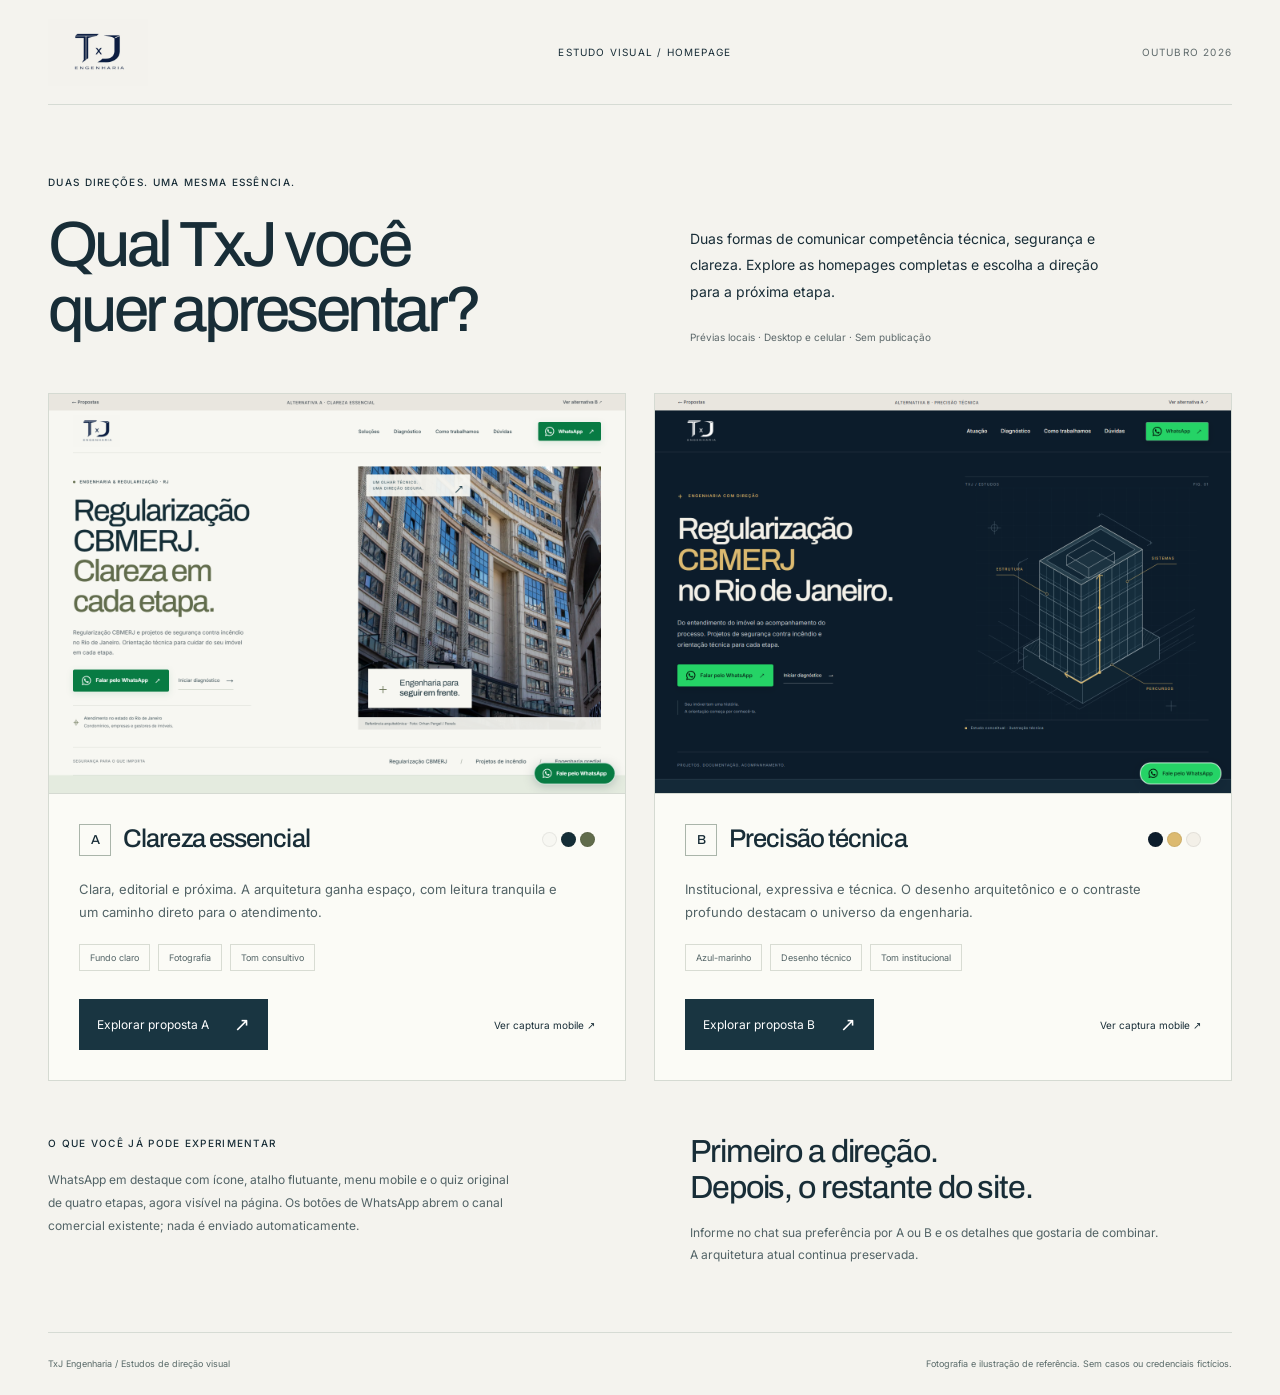
==== index.html @ 8c7fb5eb "teste novo site" ====
<!doctype html>
<html lang="pt-BR">
<head><meta charset="utf-8"><meta name="viewport" content="width=device-width,initial-scale=1"><meta name="robots" content="noindex,nofollow"><title>TxJ Engenharia · Duas direções para a homepage</title><meta name="description" content="Compare duas propostas visuais navegáveis para a nova homepage da TxJ Engenharia."><link rel="stylesheet" href="base.css"><link rel="stylesheet" href="propostas.css"></head>
<body class="proposals">
  <header class="proposal-header"><a href="index.html" aria-label="TxJ Engenharia — propostas"><img src="assets/logo-escura.webp" width="600" height="400" alt="TxJ Engenharia"></a><span>ESTUDO VISUAL / HOMEPAGE</span><span>OUTUBRO 2026</span></header>
  <main class="proposal-main">
    <div class="proposal-intro"><div><p class="proposal-eyebrow">DUAS DIREÇÕES. UMA MESMA ESSÊNCIA.</p><h1>Qual TxJ você<br>quer apresentar?</h1></div><div><p>Duas formas de comunicar competência técnica, segurança e clareza. Explore as homepages completas e escolha a direção para a próxima etapa.</p><span>Prévias locais · Desktop e celular · Sem publicação</span></div></div>
    <div class="proposal-grid">
      <article class="proposal-card"><a href="alternativa-a.html" class="proposal-image" aria-label="Explorar alternativa A: Clareza essencial"><img src="screenshots/a-desktop.png" width="1440" height="1000" alt="Prévia da alternativa A com fundo claro, tipografia escura e fotografia de arquitetura"></a><div class="proposal-card-content"><div class="proposal-card-title"><span class="proposal-letter">A</span><h2>Clareza essencial</h2><div class="swatches swatches-a" role="img" aria-label="Paleta: marfim, azul profundo e verde oliva"><i></i><i></i><i></i></div></div><p>Clara, editorial e próxima. A arquitetura ganha espaço, com leitura tranquila e um caminho direto para o atendimento.</p><div class="proposal-tags"><span>Fundo claro</span><span>Fotografia</span><span>Tom consultivo</span></div><div class="proposal-links"><a class="proposal-explore" href="alternativa-a.html">Explorar proposta A <span aria-hidden="true">↗</span></a><a href="screenshots/a-mobile.png">Ver captura mobile ↗</a></div></div></article>
      <article class="proposal-card"><a href="alternativa-b.html" class="proposal-image" aria-label="Explorar alternativa B: Precisão técnica"><img src="screenshots/b-desktop.png" width="1440" height="1000" alt="Prévia da alternativa B com azul-marinho, dourado e desenho técnico de edifício"></a><div class="proposal-card-content"><div class="proposal-card-title"><span class="proposal-letter">B</span><h2>Precisão técnica</h2><div class="swatches swatches-b" role="img" aria-label="Paleta: azul-marinho, dourado e marfim"><i></i><i></i><i></i></div></div><p>Institucional, expressiva e técnica. O desenho arquitetônico e o contraste profundo destacam o universo da engenharia.</p><div class="proposal-tags"><span>Azul-marinho</span><span>Desenho técnico</span><span>Tom institucional</span></div><div class="proposal-links"><a class="proposal-explore" href="alternativa-b.html">Explorar proposta B <span aria-hidden="true">↗</span></a><a href="screenshots/b-mobile.png">Ver captura mobile ↗</a></div></div></article>
    </div>
    <section class="proposal-bottom" aria-labelledby="next-title"><div><p class="proposal-eyebrow">O QUE VOCÊ JÁ PODE EXPERIMENTAR</p><p>WhatsApp em destaque com ícone, atalho flutuante, menu mobile e o quiz original de quatro etapas, agora visível na página. Os botões de WhatsApp abrem o canal comercial existente; nada é enviado automaticamente.</p></div><div><h2 id="next-title">Primeiro a direção.<br>Depois, o restante do site.</h2><p>Informe no chat sua preferência por A ou B e os detalhes que gostaria de combinar. A arquitetura atual continua preservada.</p></div></section>
  </main>
  <footer class="proposal-footer"><span>TxJ Engenharia / Estudos de direção visual</span><span>Fotografia e ilustração de referência. Sem casos ou credenciais fictícios.</span></footer>
</body></html>
---- base.css ----
@font-face{font-family:Inter;src:url('assets/inter-latin.woff2') format('woff2');font-weight:100 900;font-display:swap}
@font-face{font-family:Archivo;src:url('assets/archivo-latin.woff2') format('woff2');font-weight:100 900;font-display:swap}
*,*::before,*::after{box-sizing:border-box}html{scroll-behavior:smooth;scroll-padding-top:40px}body{margin:0;font-family:Inter,Arial,sans-serif;-webkit-font-smoothing:antialiased}button,input,select,textarea{font:inherit}button,a{-webkit-tap-highlight-color:transparent}button{cursor:pointer}a{color:inherit}img,svg{max-width:100%}button:disabled{cursor:default}h1,h2,h3,p,figure{margin:0}a,button,summary{touch-action:manipulation}button,a,summary{outline-offset:6px}:focus-visible{outline:3px solid #a56616}button[hidden],[hidden]{display:none!important}
.skip-link{position:fixed;left:16px;top:-100px;z-index:100;padding:16px;background:#fff;color:#112838}.skip-link:focus{top:8px}
.preview-bar{min-height:37px;display:flex;align-items:center;justify-content:space-between;gap:16px;padding:8px 4%;background:#e9e6df;color:#36414a;font:500 10px/1.4 Inter,Arial,sans-serif;letter-spacing:.09em}.preview-bar a{min-height:25px;display:inline-flex;align-items:center;text-decoration:none;letter-spacing:0;font-size:11px}.preview-bar a:hover{text-decoration:underline}
@media(max-width:600px){.preview-bar{gap:8px;padding:6px 18px;min-height:42px}.preview-bar span{max-width:145px;text-align:center;font-size:8px}.preview-bar a{font-size:10px}}
@media(prefers-reduced-motion:reduce){html{scroll-behavior:auto}*,*::before,*::after{animation:none!important;transition:none!important}}
---- propostas.css ----
.proposals{background:#f4f3ee;color:#182d37}.proposal-header,.proposal-main,.proposal-footer{width:calc(100% - 96px);max-width:1400px;margin:auto}.proposal-header{display:flex;justify-content:space-between;align-items:center;border-bottom:1px solid #d6dbd4;height:105px}.proposal-header>a{width:100px;height:67px;display:block}.proposal-header img{width:100%;height:100%;mix-blend-mode:multiply}.proposal-header>span{font-size:10px;letter-spacing:.12em}.proposal-header>span:last-child{color:#606b6c}.proposal-intro{display:grid;grid-template-columns:1fr 1fr;align-items:end;gap:100px;padding-block:68px 50px}.proposal-eyebrow{font-size:10px;font-weight:500;letter-spacing:.13em;line-height:1.8}.proposal-intro h1{font:450 clamp(40px,5vw,68px)/1.02 Archivo,Arial,sans-serif;letter-spacing:-.055em;margin-top:21px}.proposal-intro>div+div>p{font-size:14px;line-height:1.9;max-width:420px}.proposal-intro>div+div>span{display:block;font-size:10px;color:#5c686a;margin-top:25px}.proposal-grid{display:grid;grid-template-columns:1fr 1fr;gap:28px}.proposal-card{border:1px solid #d5dad2;background:#fbfbf6;min-width:0}.proposal-image{display:block;aspect-ratio:1.44;overflow:hidden;border-bottom:1px solid #d5dad2;background:#d7ddd7}.proposal-image img{display:block;width:100%;height:100%;object-fit:cover;object-position:top;transition:transform .4s}.proposal-image:hover img{transform:scale(1.025)}.proposal-card-content{padding:30px}.proposal-card-title{display:flex;align-items:center;gap:12px}.proposal-letter{font:500 13px Archivo,Arial,sans-serif;display:grid;place-items:center;width:32px;height:32px;border:1px solid #aab5aa}.proposal-card h2{font:500 clamp(22px,2vw,30px)/1.1 Archivo,Arial,sans-serif;letter-spacing:-.035em}.swatches{display:flex;gap:4px;margin-left:auto}.swatches i{width:15px;height:15px;border-radius:50%;border:1px solid #0001}.swatches-a i:nth-child(1){background:#f7f7f2}.swatches-a i:nth-child(2){background:#142d36}.swatches-a i:nth-child(3){background:#616c4c}.swatches-b i:nth-child(1){background:#0c1c2b}.swatches-b i:nth-child(2){background:#dcba70}.swatches-b i:nth-child(3){background:#f3f0e8}.proposal-card-content>p{color:#526366;font-size:13px;line-height:1.8;margin-top:22px;max-width:500px}.proposal-tags{display:flex;flex-wrap:wrap;gap:8px;margin-top:20px}.proposal-tags span{font-size:9px;border:1px solid #d8dcd3;padding:7px 10px;color:#536466}.proposal-links{display:flex;gap:20px;justify-content:space-between;align-items:center;margin-top:28px}.proposal-links a{text-decoration:none;font-size:10px}.proposal-links a:hover{text-decoration:underline}.proposal-links .proposal-explore{display:flex;align-items:center;justify-content:space-between;gap:25px;padding:14px 18px;background:#193541;color:#fff;font-size:12px}.proposal-explore span{font-size:19px}.proposal-bottom{display:grid;grid-template-columns:1fr 1fr;gap:100px;padding-block:53px 65px}.proposal-bottom>div>p:last-child{font-size:12px;line-height:1.9;margin-top:17px;color:#526366;max-width:470px}.proposal-bottom h2{font:450 32px/1.1 Archivo,Arial,sans-serif;letter-spacing:-.035em}.proposal-footer{display:flex;justify-content:space-between;gap:30px;border-top:1px solid #d6dbd4;padding-block:23px;font-size:9px;line-height:1.7;color:#586968}
@media(max-width:900px){.proposal-header,.proposal-main,.proposal-footer{width:calc(100% - 48px)}.proposal-intro{gap:40px}.proposal-card-content{padding:22px}.proposal-links{align-items:stretch;flex-direction:column;gap:16px}.swatches{gap:3px}.swatches i{width:11px;height:11px}.proposal-card-title{gap:8px}.proposal-letter{width:26px;height:26px}.proposal-bottom{gap:40px}}
@media(max-width:640px){.proposal-header,.proposal-main,.proposal-footer{width:calc(100% - 36px)}.proposal-header{height:85px}.proposal-header>span{font-size:8px}.proposal-header>span:last-child{display:none}.proposal-intro{grid-template-columns:1fr;gap:25px;padding-block:42px 30px}.proposal-intro h1{font-size:49px}.proposal-intro>div+div>p{font-size:13px}.proposal-intro>div+div>span{margin-top:15px}.proposal-grid{grid-template-columns:1fr;gap:26px}.proposal-card h2{font-size:27px}.proposal-links{flex-direction:row;align-items:center;gap:13px}.proposal-links .proposal-explore{font-size:11px;padding-inline:12px;gap:20px}.proposal-links a{font-size:9px}.proposal-bottom{grid-template-columns:1fr;gap:32px;padding-block:40px}.proposal-footer{flex-direction:column;gap:8px}.proposal-bottom h2{font-size:30px}}
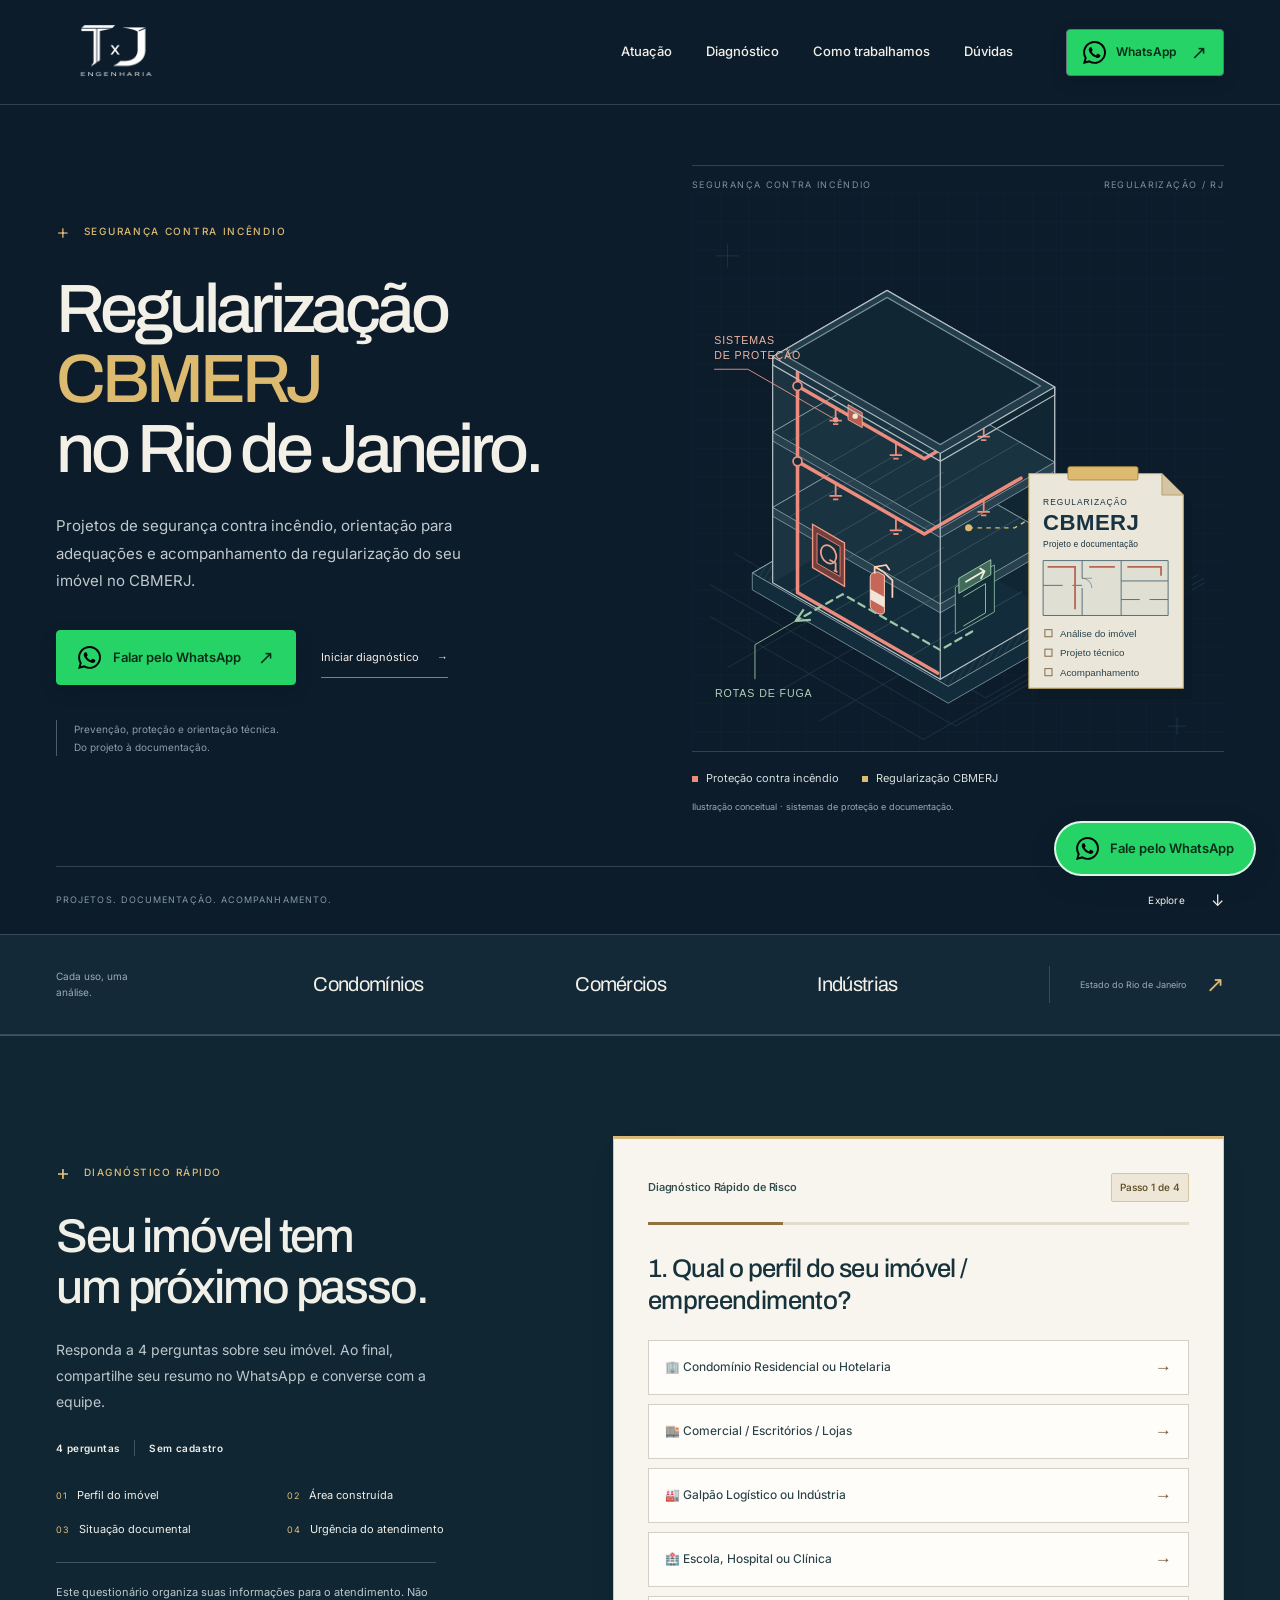
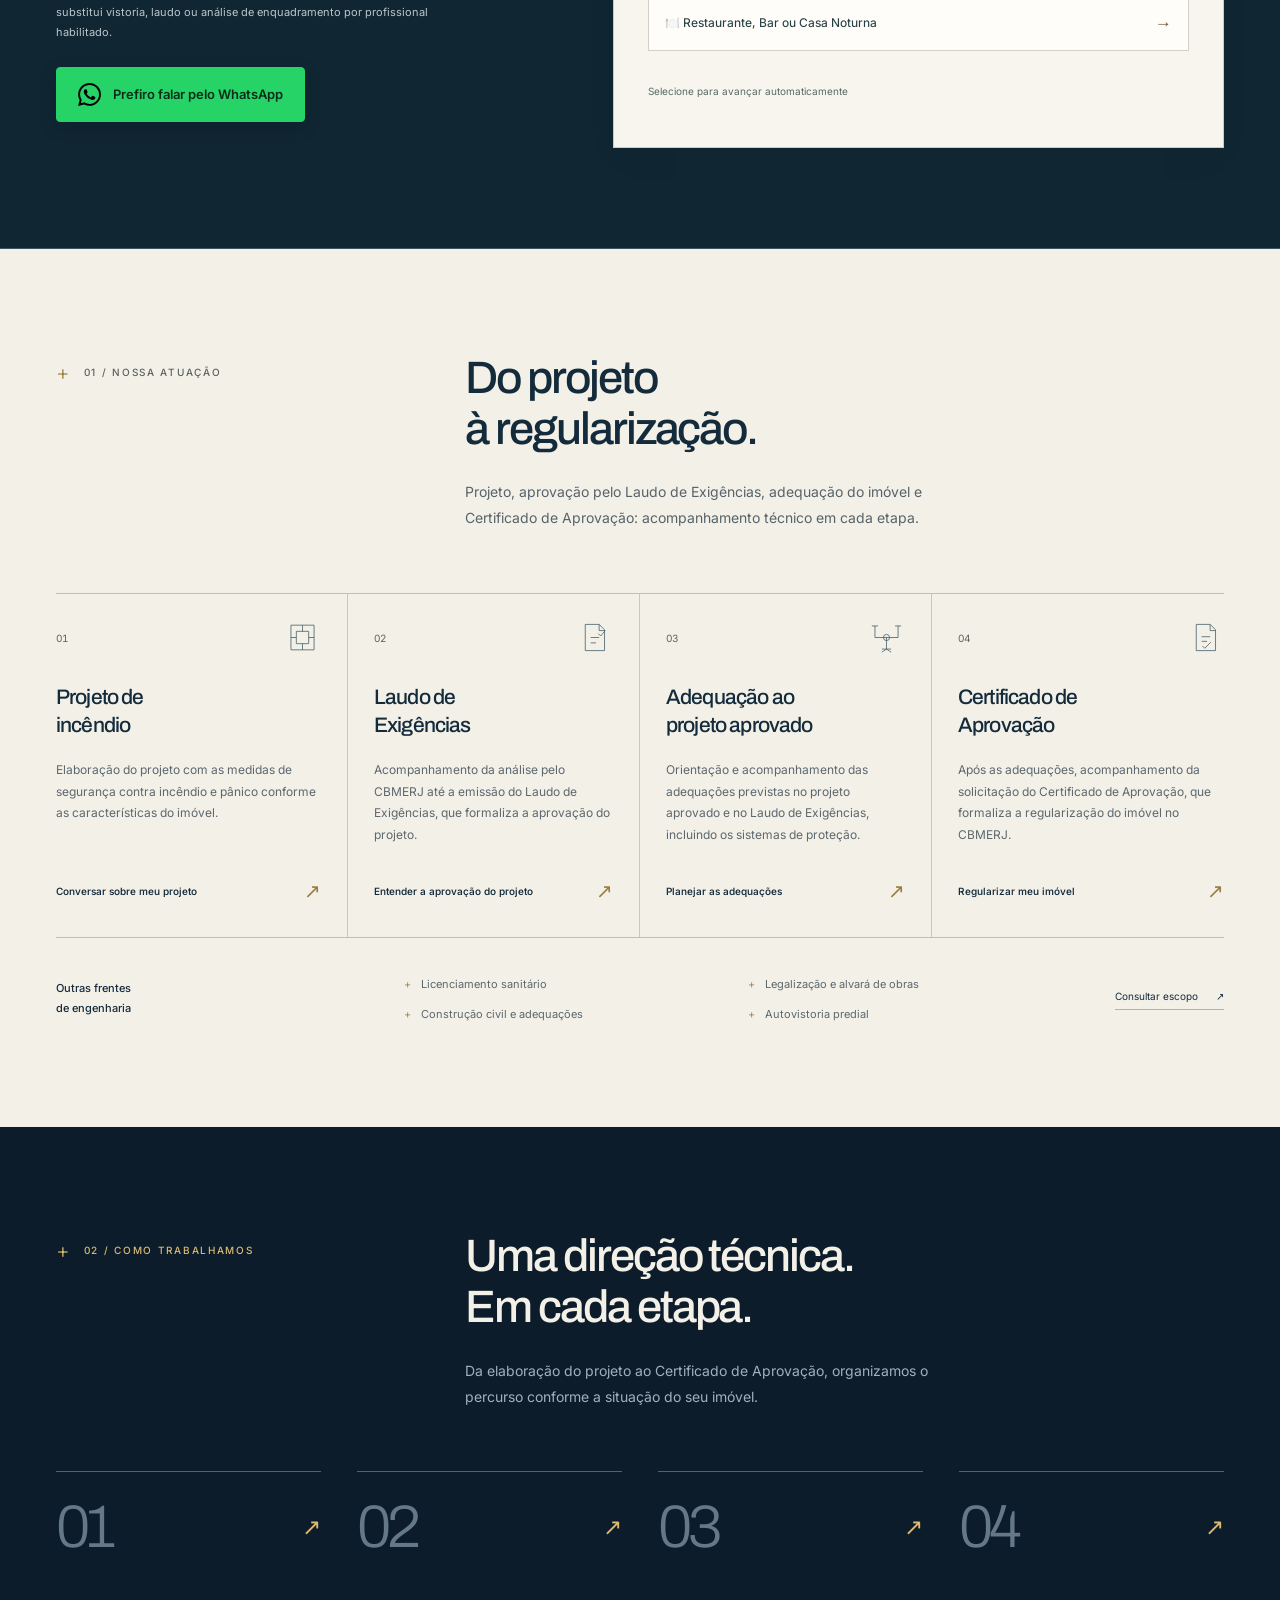
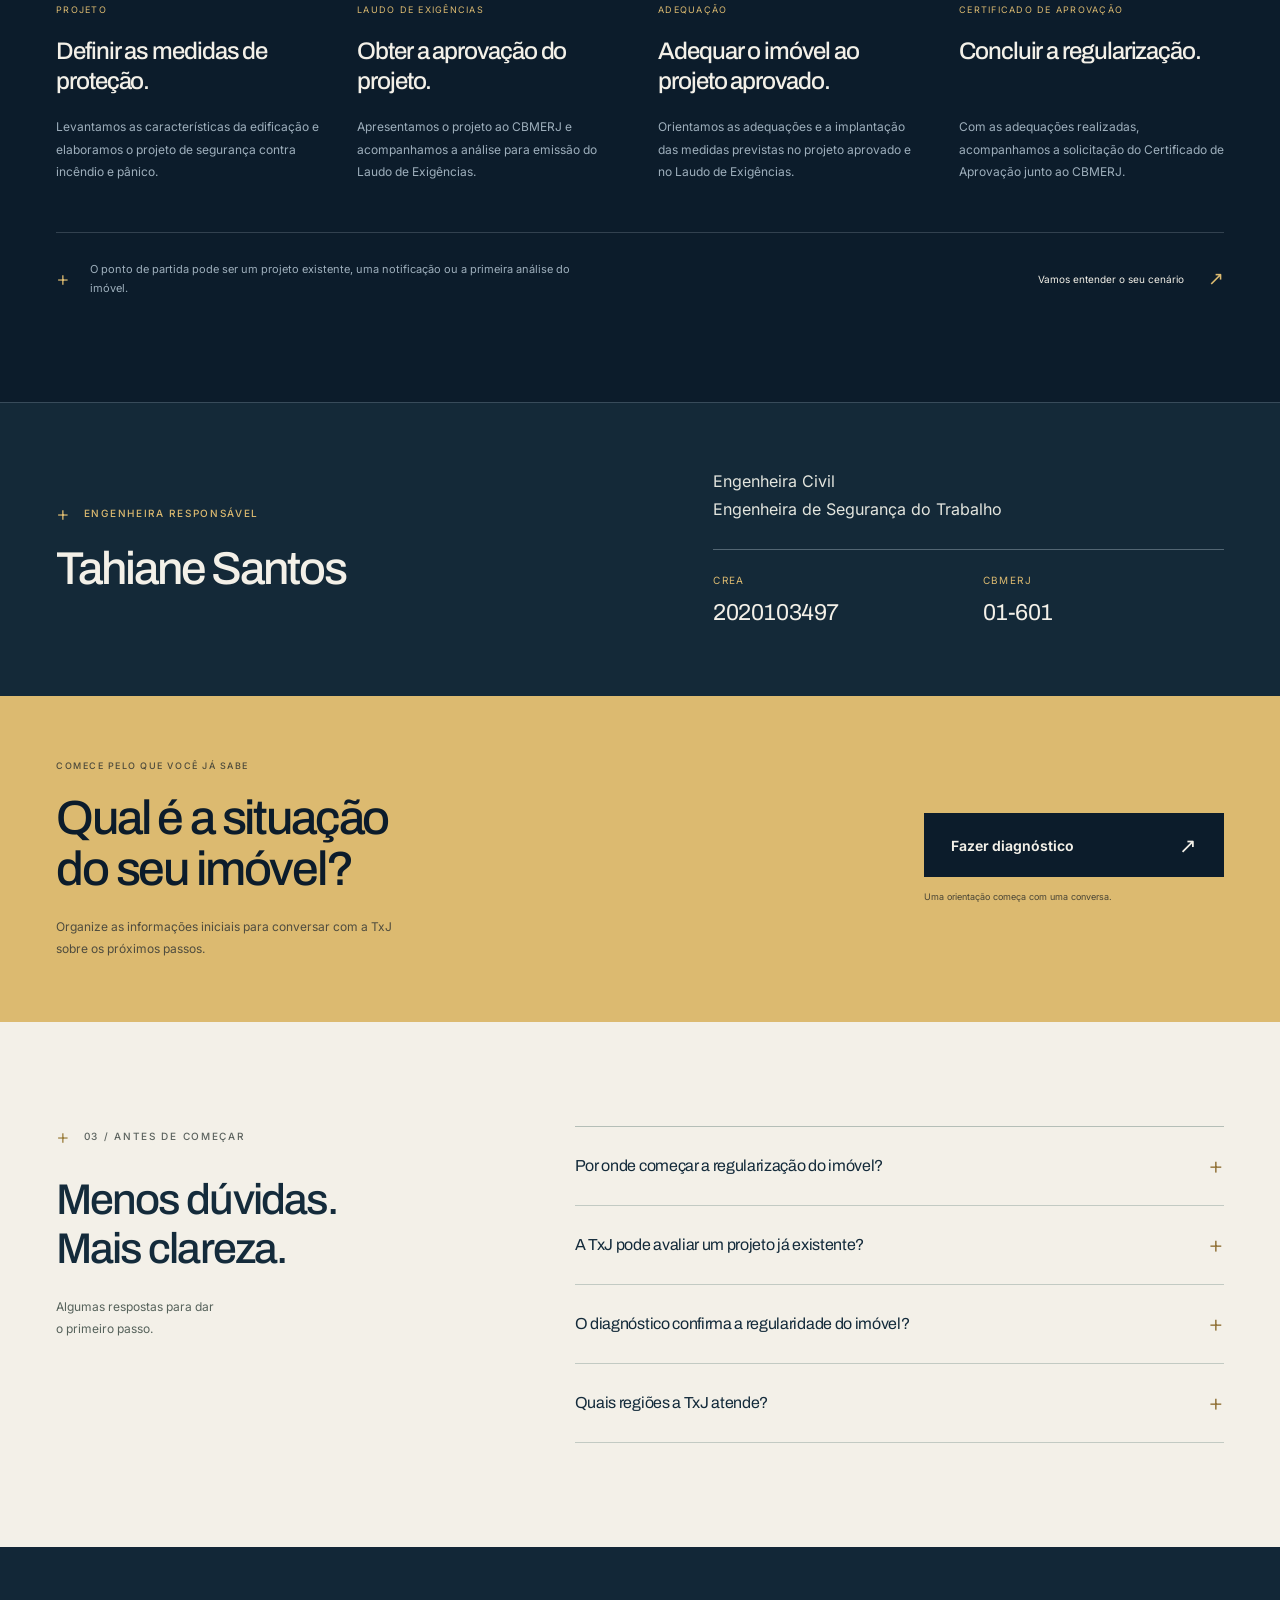
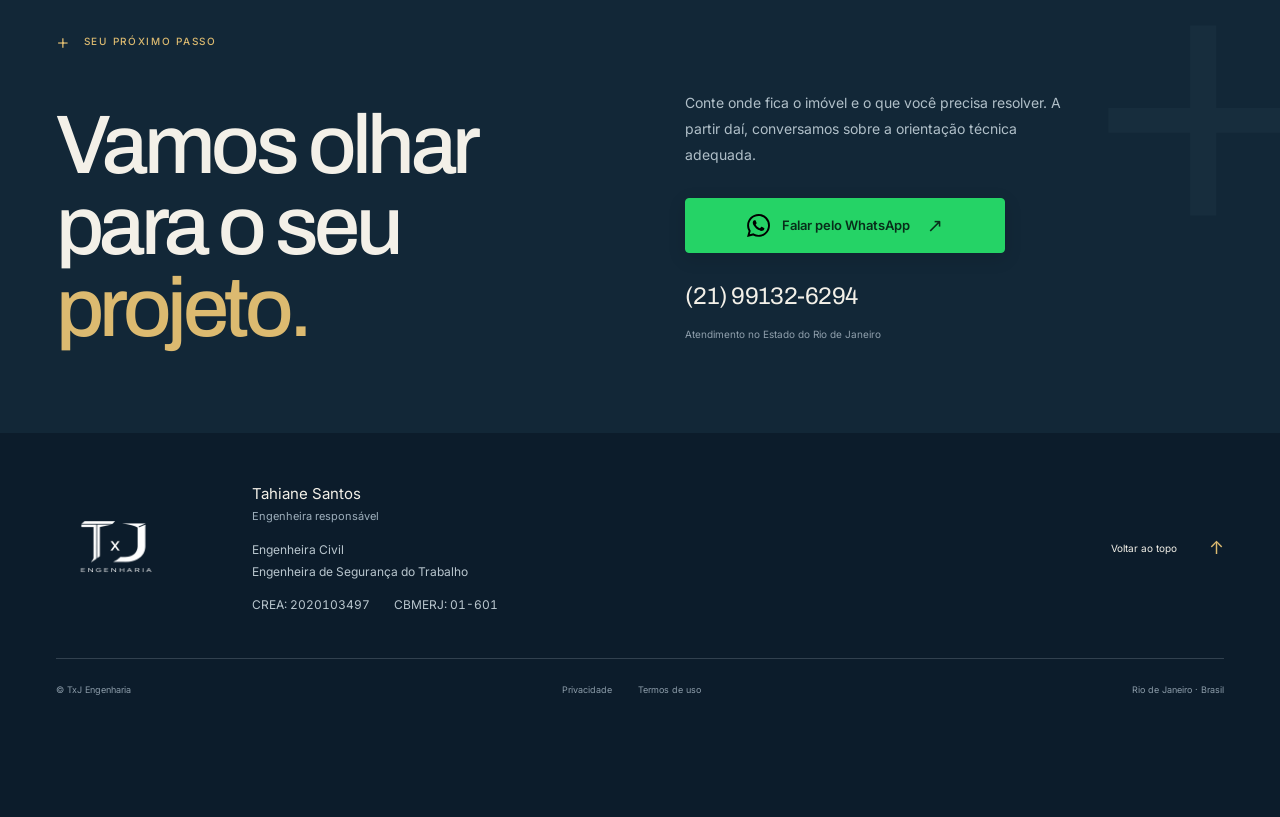
==== commit 0cc6abb8: "Publish approved TxJ Engenharia homepage" ====
--- a/index.html
+++ b/index.html
@@ -1,16 +1,386 @@
 <!doctype html>
 <html lang="pt-BR">
-<head><meta charset="utf-8"><meta name="viewport" content="width=device-width,initial-scale=1"><meta name="robots" content="noindex,nofollow"><title>TxJ Engenharia · Duas direções para a homepage</title><meta name="description" content="Compare duas propostas visuais navegáveis para a nova homepage da TxJ Engenharia."><link rel="stylesheet" href="base.css"><link rel="stylesheet" href="propostas.css"></head>
-<body class="proposals">
-  <header class="proposal-header"><a href="index.html" aria-label="TxJ Engenharia — propostas"><img src="assets/logo-escura.webp" width="600" height="400" alt="TxJ Engenharia"></a><span>ESTUDO VISUAL / HOMEPAGE</span><span>OUTUBRO 2026</span></header>
-  <main class="proposal-main">
-    <div class="proposal-intro"><div><p class="proposal-eyebrow">DUAS DIREÇÕES. UMA MESMA ESSÊNCIA.</p><h1>Qual TxJ você<br>quer apresentar?</h1></div><div><p>Duas formas de comunicar competência técnica, segurança e clareza. Explore as homepages completas e escolha a direção para a próxima etapa.</p><span>Prévias locais · Desktop e celular · Sem publicação</span></div></div>
-    <div class="proposal-grid">
-      <article class="proposal-card"><a href="alternativa-a.html" class="proposal-image" aria-label="Explorar alternativa A: Clareza essencial"><img src="screenshots/a-desktop.png" width="1440" height="1000" alt="Prévia da alternativa A com fundo claro, tipografia escura e fotografia de arquitetura"></a><div class="proposal-card-content"><div class="proposal-card-title"><span class="proposal-letter">A</span><h2>Clareza essencial</h2><div class="swatches swatches-a" role="img" aria-label="Paleta: marfim, azul profundo e verde oliva"><i></i><i></i><i></i></div></div><p>Clara, editorial e próxima. A arquitetura ganha espaço, com leitura tranquila e um caminho direto para o atendimento.</p><div class="proposal-tags"><span>Fundo claro</span><span>Fotografia</span><span>Tom consultivo</span></div><div class="proposal-links"><a class="proposal-explore" href="alternativa-a.html">Explorar proposta A <span aria-hidden="true">↗</span></a><a href="screenshots/a-mobile.png">Ver captura mobile ↗</a></div></div></article>
-      <article class="proposal-card"><a href="alternativa-b.html" class="proposal-image" aria-label="Explorar alternativa B: Precisão técnica"><img src="screenshots/b-desktop.png" width="1440" height="1000" alt="Prévia da alternativa B com azul-marinho, dourado e desenho técnico de edifício"></a><div class="proposal-card-content"><div class="proposal-card-title"><span class="proposal-letter">B</span><h2>Precisão técnica</h2><div class="swatches swatches-b" role="img" aria-label="Paleta: azul-marinho, dourado e marfim"><i></i><i></i><i></i></div></div><p>Institucional, expressiva e técnica. O desenho arquitetônico e o contraste profundo destacam o universo da engenharia.</p><div class="proposal-tags"><span>Azul-marinho</span><span>Desenho técnico</span><span>Tom institucional</span></div><div class="proposal-links"><a class="proposal-explore" href="alternativa-b.html">Explorar proposta B <span aria-hidden="true">↗</span></a><a href="screenshots/b-mobile.png">Ver captura mobile ↗</a></div></div></article>
+<head>
+  <meta charset="utf-8">
+  <meta name="viewport" content="width=device-width, initial-scale=1">
+  <meta name="robots" content="index,follow,max-image-preview:large">
+  <title>TxJ Engenharia | Segurança contra incêndio e regularização CBMERJ</title>
+  <meta name="description" content="TxJ Engenharia: regularização CBMERJ, projetos de incêndio e acompanhamento técnico no Rio de Janeiro.">
+  <meta name="theme-color" content="#0c1c2b">
+  <link rel="preload" href="assets/archivo-latin.woff2" as="font" type="font/woff2" crossorigin>
+  <link rel="preload" href="assets/inter-latin.woff2" as="font" type="font/woff2" crossorigin>
+  <link rel="stylesheet" href="base.css">
+  <link rel="stylesheet" href="alternativa-b.css">
+  <link rel="stylesheet" href="quiz.css">
+  <link rel="stylesheet" href="conversion.css">
+  <script src="interactions.js" defer></script>
+  <meta http-equiv="Content-Security-Policy" content="default-src 'self'; script-src 'self' 'sha256-Fi/RhvUF1dTmfF0SG0KO4uFcPfLOG9lQZgmAGXgcAiw='; script-src-attr 'none'; style-src 'self'; style-src-attr 'none'; img-src 'self'; font-src 'self'; connect-src 'self'; frame-src 'none'; object-src 'none'; base-uri 'self'; form-action 'none'">
+  <link rel="canonical" href="https://loockx3.github.io/Tay-Engenharia/">
+  <link rel="icon" href="/Tay-Engenharia/assets/icon-192.png" type="image/png">
+  <meta property="og:type" content="website">
+  <meta property="og:locale" content="pt_BR">
+  <meta property="og:site_name" content="TxJ Engenharia">
+  <meta property="og:title" content="Regularização CBMERJ no RJ | TxJ Engenharia">
+  <meta property="og:description" content="Projetos de segurança contra incêndio e acompanhamento da regularização no CBMERJ. Atendimento em todo o estado do Rio de Janeiro.">
+  <meta property="og:url" content="https://loockx3.github.io/Tay-Engenharia/">
+  <meta property="og:image" content="https://loockx3.github.io/Tay-Engenharia/assets/og-txj.jpg">
+  <meta property="og:image:width" content="1200">
+  <meta property="og:image:height" content="630">
+  <meta property="og:image:alt" content="TxJ Engenharia — segurança contra incêndio no Rio de Janeiro">
+  <meta name="twitter:card" content="summary_large_image">
+  <meta name="twitter:image" content="https://loockx3.github.io/Tay-Engenharia/assets/og-txj.jpg">
+  <script type="application/ld+json">{
+  "@context": "https://schema.org",
+  "@graph": [
+    {
+      "@type": "Organization",
+      "@id": "https://loockx3.github.io/Tay-Engenharia/#organization",
+      "name": "TxJ Engenharia",
+      "url": "https://loockx3.github.io/Tay-Engenharia/",
+      "logo": "https://loockx3.github.io/Tay-Engenharia/assets/logo-clara.webp",
+      "telephone": "+5521991326294",
+      "areaServed": {
+        "@type": "AdministrativeArea",
+        "name": "Estado do Rio de Janeiro"
+      }
+    },
+    {
+      "@type": "Person",
+      "@id": "https://loockx3.github.io/Tay-Engenharia/#responsavel",
+      "name": "Tahiane Santos",
+      "jobTitle": [
+        "Engenheira Civil",
+        "Engenheira de Segurança do Trabalho"
+      ],
+      "affiliation": {
+        "@id": "https://loockx3.github.io/Tay-Engenharia/#organization"
+      },
+      "identifier": [
+        {
+          "@type": "PropertyValue",
+          "name": "CREA",
+          "value": "2020103497"
+        },
+        {
+          "@type": "PropertyValue",
+          "name": "CBMERJ",
+          "value": "01-601"
+        }
+      ]
+    },
+    {
+      "@type": "WebSite",
+      "@id": "https://loockx3.github.io/Tay-Engenharia/#website",
+      "url": "https://loockx3.github.io/Tay-Engenharia/",
+      "name": "TxJ Engenharia",
+      "inLanguage": "pt-BR",
+      "publisher": {
+        "@id": "https://loockx3.github.io/Tay-Engenharia/#organization"
+      }
+    },
+    {
+      "@type": "WebPage",
+      "@id": "https://loockx3.github.io/Tay-Engenharia/",
+      "url": "https://loockx3.github.io/Tay-Engenharia/",
+      "name": "TxJ Engenharia | Segurança contra incêndio e regularização CBMERJ",
+      "inLanguage": "pt-BR",
+      "isPartOf": {
+        "@id": "https://loockx3.github.io/Tay-Engenharia/#website"
+      },
+      "about": {
+        "@id": "https://loockx3.github.io/Tay-Engenharia/#organization"
+      }
+    },
+    {
+      "@type": "Service",
+      "@id": "https://loockx3.github.io/Tay-Engenharia/#projeto-incendio",
+      "name": "Projeto de incêndio",
+      "provider": {
+        "@id": "https://loockx3.github.io/Tay-Engenharia/#organization"
+      },
+      "areaServed": {
+        "@type": "AdministrativeArea",
+        "name": "Estado do Rio de Janeiro"
+      }
+    },
+    {
+      "@type": "Service",
+      "@id": "https://loockx3.github.io/Tay-Engenharia/#laudo-exigencias",
+      "name": "Laudo de Exigências",
+      "provider": {
+        "@id": "https://loockx3.github.io/Tay-Engenharia/#organization"
+      },
+      "areaServed": {
+        "@type": "AdministrativeArea",
+        "name": "Estado do Rio de Janeiro"
+      }
+    },
+    {
+      "@type": "Service",
+      "@id": "https://loockx3.github.io/Tay-Engenharia/#adequacao-projeto",
+      "name": "Adequação ao projeto aprovado",
+      "provider": {
+        "@id": "https://loockx3.github.io/Tay-Engenharia/#organization"
+      },
+      "areaServed": {
+        "@type": "AdministrativeArea",
+        "name": "Estado do Rio de Janeiro"
+      }
+    },
+    {
+      "@type": "Service",
+      "@id": "https://loockx3.github.io/Tay-Engenharia/#certificado-aprovacao",
+      "name": "Certificado de Aprovação",
+      "provider": {
+        "@id": "https://loockx3.github.io/Tay-Engenharia/#organization"
+      },
+      "areaServed": {
+        "@type": "AdministrativeArea",
+        "name": "Estado do Rio de Janeiro"
+      }
+    }
+  ]
+}</script>
+</head>
+<body class="concept-b">
+  <a class="b-skip" href="#conteudo">Ir para o conteúdo</a>
+  <header class="b-header">
+    <div class="b-wrap b-header-inner">
+      <a class="b-logo" href="#inicio" aria-label="TxJ Engenharia — início"><img src="assets/logo-clara.webp" width="201" height="64" alt="TxJ Engenharia"></a>
+      <button class="b-menu-toggle" type="button" data-menu-toggle aria-expanded="false" aria-controls="site-nav"><span>Menu</span><span class="b-menu-lines" aria-hidden="true"></span></button>
+      <nav id="site-nav" class="b-nav" aria-label="Navegação principal">
+        <a href="#servicos">Atuação</a>
+        <a href="#diagnostico" data-diagnostic>Diagnóstico</a><a href="#processo">Como trabalhamos</a>
+        <a href="#duvidas">Dúvidas</a>
+        <a class="b-nav-contact wa-cta" href="https://wa.me/5521991326294" target="_blank" rel="noopener noreferrer"><img class="wa-icon" src="assets/whatsapp.svg" width="23" height="23" alt="" aria-hidden="true"><span class="wa-label">WhatsApp</span><span class="wa-arrow" aria-hidden="true">↗</span></a>
+      </nav>
     </div>
-    <section class="proposal-bottom" aria-labelledby="next-title"><div><p class="proposal-eyebrow">O QUE VOCÊ JÁ PODE EXPERIMENTAR</p><p>WhatsApp em destaque com ícone, atalho flutuante, menu mobile e o quiz original de quatro etapas, agora visível na página. Os botões de WhatsApp abrem o canal comercial existente; nada é enviado automaticamente.</p></div><div><h2 id="next-title">Primeiro a direção.<br>Depois, o restante do site.</h2><p>Informe no chat sua preferência por A ou B e os detalhes que gostaria de combinar. A arquitetura atual continua preservada.</p></div></section>
+  </header>
+
+  <main id="conteudo">
+    <section class="b-hero" id="inicio" aria-labelledby="hero-title">
+      <div class="b-wrap b-hero-layout">
+        <div class="b-hero-copy">
+          <p class="b-eyebrow"><span class="b-cross" aria-hidden="true">+</span> Segurança contra incêndio</p>
+          <h1 id="hero-title">Regularização <span>CBMERJ</span> no Rio de Janeiro.</h1>
+          <p class="b-hero-description">Projetos de segurança contra incêndio, orientação para adequações e acompanhamento da regularização do seu imóvel no CBMERJ.</p>
+          <div class="b-hero-actions">
+            <a class="b-button b-button-gold wa-cta" href="https://wa.me/5521991326294" target="_blank" rel="noopener noreferrer"><img class="wa-icon" src="assets/whatsapp.svg" width="23" height="23" alt="" aria-hidden="true"><span class="wa-label">Falar pelo WhatsApp</span><span class="wa-arrow" aria-hidden="true">↗</span></a>
+            <a class="b-text-link b-diagnostic-link" data-diagnostic href="#diagnostico">Iniciar diagnóstico <span aria-hidden="true">→</span></a>
+          </div>
+          <p class="b-hero-footnote">Prevenção, proteção e orientação técnica.<br>Do projeto à documentação.</p>
+        </div>
+        <figure class="b-drawing">
+          <div class="b-drawing-heading"><span>SEGURANÇA CONTRA INCÊNDIO</span><span>REGULARIZAÇÃO / RJ</span></div>
+          <img class="b-building b-safety-illustration" src="assets/seguranca-incendio-cbmerj.svg" width="600" height="630" alt="Edifício em corte com sprinklers, hidrante, extintor e saída sinalizada, conectado a uma prancha de projeto e documentação para regularização no CBMERJ." fetchpriority="high">
+          <figcaption class="b-safety-caption"><span class="b-safety-legend"><span><i class="b-key-protection" aria-hidden="true"></i>Proteção contra incêndio</span><span><i class="b-key-documents" aria-hidden="true"></i>Regularização CBMERJ</span></span><span class="b-safety-note">Ilustração conceitual · sistemas de proteção e documentação.</span></figcaption>
+        </figure>
+      </div>
+      <div class="b-wrap b-hero-bottom"><span>PROJETOS. DOCUMENTAÇÃO. ACOMPANHAMENTO.</span><a href="#servicos">Explore <span aria-hidden="true">↓</span></a></div>
+    </section>
+
+    <section class="b-audiences" aria-label="Perfis de imóveis atendidos">
+      <div class="b-wrap b-audiences-inner"><p>Cada uso, uma análise.</p><span>Condomínios</span><span>Comércios</span><span>Indústrias</span><span class="b-audience-location">Estado do Rio de Janeiro <span aria-hidden="true">↗</span></span></div>
+    </section>
+
+    <!-- shared-quiz:start -->
+<section class="homepage-quiz" id="diagnostico" aria-labelledby="quiz-section-title">
+      <div class="homepage-quiz-inner">
+        <div class="homepage-quiz-intro">
+          <p class="quiz-eyebrow"><span aria-hidden="true">+</span> Diagnóstico rápido</p>
+          <h2 id="quiz-section-title">Seu imóvel tem<br>um próximo passo.</h2>
+          <p class="quiz-intro-description">Responda a 4 perguntas sobre seu imóvel. Ao final, compartilhe seu resumo no WhatsApp e converse com a equipe.</p>
+          <div class="quiz-intro-meta"><span>4 perguntas</span><span>Sem cadastro</span></div>
+          <ol class="quiz-topics" aria-label="O que vamos entender">
+            <li><span aria-hidden="true">01</span> Perfil do imóvel</li>
+            <li><span aria-hidden="true">02</span> Área construída</li>
+            <li><span aria-hidden="true">03</span> Situação documental</li>
+            <li><span aria-hidden="true">04</span> Urgência do atendimento</li>
+          </ol>
+          <p class="quiz-disclaimer">Este questionário organiza suas informações para o atendimento. Não substitui vistoria, laudo ou análise de enquadramento por profissional habilitado.</p>
+          <a class="quiz-direct-contact wa-cta" href="https://wa.me/5521991326294" target="_blank" rel="noopener noreferrer"><img src="assets/whatsapp.svg" class="wa-icon" alt="" width="23" height="23"><span class="wa-label">Prefiro falar pelo WhatsApp</span></a>
+          <noscript><p class="quiz-no-script">Ative o JavaScript para usar o questionário. Você também pode falar diretamente pelo WhatsApp.</p><a class="wa-cta" href="https://wa.me/5521991326294" target="_blank" rel="noopener noreferrer"><img src="assets/whatsapp.svg" class="wa-icon" alt="" width="22" height="22"><span>Falar no WhatsApp</span></a></noscript>
+        </div>
+        <div class="quiz-card" id="quiz-box" tabindex="-1">
+                        <div class="quiz-header">
+                            <span class="quiz-header-title">Diagnóstico Rápido de Risco</span>
+                            <span class="quiz-step-indicator" id="quiz-step-indicator" role="status" aria-live="polite">Passo 1 de 4</span>
+                        </div>
+                        <div class="quiz-progress-bar" aria-hidden="true">
+                            <div class="quiz-progress-fill" id="quiz-progress-fill" data-step="1"></div>
+                        </div>
+                        <div class="quiz-step-pane active" data-step="1">
+                            <h3 class="quiz-question-title" tabindex="-1">1. Qual o perfil do seu imóvel / empreendimento?</h3>
+                            <div class="quiz-options-grid">
+                                <button type="button" disabled class="quiz-opt-btn" data-question="Perfil do Imóvel" data-value="Condomínio Residencial ou Hotelaria">
+                                    <span>🏢 Condomínio Residencial ou Hotelaria</span>
+                                    <span class="opt-arrow" aria-hidden="true">→</span>
+                                </button>
+                                <button type="button" disabled class="quiz-opt-btn" data-question="Perfil do Imóvel" data-value="Comercial / Escritórios / Lojas">
+                                    <span>🏬 Comercial / Escritórios / Lojas</span>
+                                    <span class="opt-arrow" aria-hidden="true">→</span>
+                                </button>
+                                <button type="button" disabled class="quiz-opt-btn" data-question="Perfil do Imóvel" data-value="Galpão Logístico ou Indústria">
+                                    <span>🏭 Galpão Logístico ou Indústria</span>
+                                    <span class="opt-arrow" aria-hidden="true">→</span>
+                                </button>
+                                <button type="button" disabled class="quiz-opt-btn" data-question="Perfil do Imóvel" data-value="Escola, Hospital ou Clínica">
+                                    <span>🏥 Escola, Hospital ou Clínica</span>
+                                    <span class="opt-arrow" aria-hidden="true">→</span>
+                                </button>
+                                <button type="button" disabled class="quiz-opt-btn" data-question="Perfil do Imóvel" data-value="Restaurante, Bar ou Casa Noturna">
+                                    <span>🍽️ Restaurante, Bar ou Casa Noturna</span>
+                                    <span class="opt-arrow" aria-hidden="true">→</span>
+                                </button>
+                            </div>
+                            <div class="quiz-nav-row">
+                                <span class="quiz-auto-advance">Selecione para avançar automaticamente</span>
+                            </div>
+                        </div>
+                        <div class="quiz-step-pane" hidden data-step="2">
+                            <h3 class="quiz-question-title" tabindex="-1">2. Qual a metragem quadrada aproximada da área construída?</h3>
+                            <div class="quiz-options-grid">
+                                <button type="button" disabled class="quiz-opt-btn" data-question="Área Construída" data-value="Até 900 m²">
+                                    <span>📐 Até 900 m²</span>
+                                    <span class="opt-arrow" aria-hidden="true">→</span>
+                                </button>
+                                <button type="button" disabled class="quiz-opt-btn" data-question="Área Construída" data-value="Acima de 900 m² até 1.500 m²">
+                                    <span>📐 Acima de 900 m² até 1.500 m²</span>
+                                    <span class="opt-arrow" aria-hidden="true">→</span>
+                                </button>
+                                <button type="button" disabled class="quiz-opt-btn" data-question="Área Construída" data-value="Acima de 1.500 m²">
+                                    <span>🏭 Acima de 1.500 m²</span>
+                                    <span class="opt-arrow" aria-hidden="true">→</span>
+                                </button>
+                                <button type="button" disabled class="quiz-opt-btn" data-question="Área Construída" data-value="Não sei exatamente a área">
+                                    <span>❓ Não sei informar a metragem exata</span>
+                                    <span class="opt-arrow" aria-hidden="true">→</span>
+                                </button>
+                            </div>
+                            <div class="quiz-nav-row">
+                                <button type="button" disabled class="btn-quiz-back js-quiz-back">← Voltar</button>
+                                <button type="button" disabled class="btn-quiz-restart js-quiz-restart">Recomeçar</button>
+                            </div>
+                        </div>
+                        <div class="quiz-step-pane" hidden data-step="3">
+                            <h3 class="quiz-question-title" tabindex="-1">3. Qual a situação documental atual perante os Bombeiros?</h3>
+                            <div class="quiz-options-grid">
+                                <button type="button" disabled class="quiz-opt-btn" data-question="Situação CBMERJ" data-value="Recebeu Notificação / Auto de Infração do CBMERJ">
+                                    <span>🚨 Recebeu Notificação ou Auto de Infração</span>
+                                    <span class="opt-arrow" aria-hidden="true">→</span>
+                                </button>
+                                <button type="button" disabled class="quiz-opt-btn" data-question="Situação CBMERJ" data-value="Nunca teve Projeto ou Laudo de Exigências">
+                                    <span>📄 Nunca teve Projeto Técnico ou Laudo de Exigências</span>
+                                    <span class="opt-arrow" aria-hidden="true">→</span>
+                                </button>
+                                <button type="button" disabled class="quiz-opt-btn" data-question="Situação CBMERJ" data-value="Certificado de Aprovação (CA) Vencido">
+                                    <span>❌ Certificado de Aprovação (CA) Vencido</span>
+                                    <span class="opt-arrow" aria-hidden="true">→</span>
+                                </button>
+                                <button type="button" disabled class="quiz-opt-btn" data-question="Situação CBMERJ" data-value="Regularização Preventiva / Obtenção de Alvará">
+                                    <span>🔄 Regularização Preventiva / Alvará Inicial</span>
+                                    <span class="opt-arrow" aria-hidden="true">→</span>
+                                </button>
+                            </div>
+                            <div class="quiz-nav-row">
+                                <button type="button" disabled class="btn-quiz-back js-quiz-back">← Voltar</button>
+                                <button type="button" disabled class="btn-quiz-restart js-quiz-restart">Recomeçar</button>
+                            </div>
+                        </div>
+                        <div class="quiz-step-pane" hidden data-step="4">
+                            <h3 class="quiz-question-title" tabindex="-1">4. Qual a urgência para a emissão da documentação?</h3>
+                            <div class="quiz-options-grid">
+                                <button type="button" disabled class="quiz-opt-btn" data-question="Urgência do Atendimento" data-value="Urgência Máxima (Risco Iminente de Multa ou Interdição)">
+                                    <span>⚡ Urgência Máxima (Risco de Multa / Interdição)</span>
+                                    <span class="opt-arrow" aria-hidden="true">→</span>
+                                </button>
+                                <button type="button" disabled class="quiz-opt-btn" data-question="Urgência do Atendimento" data-value="Curto Prazo (Próximos 15 a 30 dias)">
+                                    <span>📅 Curto Prazo (Próximos 15 a 30 dias)</span>
+                                    <span class="opt-arrow" aria-hidden="true">→</span>
+                                </button>
+                                <button type="button" disabled class="quiz-opt-btn" data-question="Urgência do Atendimento" data-value="Planejamento e Cotação Orçamentária">
+                                    <span>🔍 Planejamento Anual e Orçamento</span>
+                                    <span class="opt-arrow" aria-hidden="true">→</span>
+                                </button>
+                            </div>
+                            <div class="quiz-nav-row">
+                                <button type="button" disabled class="btn-quiz-back js-quiz-back">← Voltar</button>
+                                <button type="button" disabled class="btn-quiz-restart js-quiz-restart">Recomeçar</button>
+                            </div>
+                        </div>
+                        <div class="quiz-result-pane" id="quiz-result-pane" hidden>
+                            <div class="result-status-card">
+                                <span class="result-badge-label" id="result-status-badge">RESUMO PARA ATENDIMENTO</span>
+                                <h3 class="quiz-question-title" tabindex="-1">Próximo passo: avaliação técnica</h3>
+                                <p class="">
+                                    Este questionário organiza suas informações para o atendimento. Não substitui vistoria, laudo ou análise de enquadramento por profissional habilitado.
+                                </p>
+                            </div>
+                            <div class="result-summary-box">
+                                <div class="summary-title">Resumo das respostas:</div>
+                                <ul class="summary-list" id="quiz-summary-list">
+                                </ul>
+                            </div>
+                            <a href="https://wa.me/5521991326294" class="wa-cta" id="btn-quiz-wa-submit" target="_blank" rel="noopener noreferrer"><img src="assets/whatsapp.svg" class="wa-icon" alt="" width="22" height="22"><span>Compartilhar no WhatsApp</span></a>
+                            <p class="privacy-note">Ao abrir o WhatsApp, você compartilha as quatro respostas acima com esse serviço. O questionário não envia informações automaticamente.</p><div class="quiz-nav-row">
+                                <button type="button" disabled class="btn-quiz-back js-quiz-back">← Ajustar Respostas</button>
+                                <button type="button" disabled class="btn-quiz-restart js-quiz-restart">🔄 Reiniciar Diagnóstico</button>
+                            </div>
+                        </div>
+                    </div>
+      </div>
+    </section>
+    <!-- shared-quiz:end -->
+    <section class="b-services b-section" id="servicos" aria-labelledby="services-title">
+      <div class="b-wrap">
+        <div class="b-section-intro">
+          <p class="b-eyebrow b-eyebrow-dark"><span class="b-cross" aria-hidden="true">+</span> 01 / Nossa atuação</p>
+          <div><h2 id="services-title">Do projeto<br>à regularização.</h2><p>Projeto, aprovação pelo Laudo de Exigências, adequação do imóvel e Certificado de Aprovação: acompanhamento técnico em cada etapa.</p></div>
+        </div>
+        <div class="b-service-grid">
+          <article class="b-service" id="projeto-incendio"><div class="b-service-top"><span>01</span><svg viewBox="0 0 48 48" fill="none" aria-hidden="true"><path d="M9 8h30v32H9V8Zm7 8h16v16H16V16Zm8-8v8m15 8h-7m-8 16v-8M9 24h7"/></svg></div><h3>Projeto de<br>incêndio</h3><p>Elaboração do projeto com as medidas de segurança contra incêndio e pânico conforme as características do imóvel.</p><a href="#contato">Conversar sobre meu projeto <span aria-hidden="true">↗</span></a></article>
+          <article class="b-service" id="laudo-exigencias"><div class="b-service-top"><span>02</span><svg viewBox="0 0 48 48" fill="none" aria-hidden="true"><path d="M12 7h18l7 7v27H12V7Zm18 0v8h7M19 24h11m-11 7h7m3-12 3 3 6-7"/></svg></div><h3>Laudo de<br>Exigências</h3><p>Acompanhamento da análise pelo CBMERJ até a emissão do Laudo de Exigências, que formaliza a aprovação do projeto.</p><a href="#contato">Entender a aprovação do projeto <span aria-hidden="true">↗</span></a></article>
+          <article class="b-service" id="adequacao-projeto"><div class="b-service-top"><span>03</span><svg viewBox="0 0 48 48" fill="none" aria-hidden="true"><path d="M9 9v15h30V9M24 24v15m-6 0h12M5 9h8m22 0h8M18 43l6-4 6 4"/><circle cx="24" cy="24" r="4"/></svg></div><h3>Adequação ao<br>projeto aprovado</h3><p>Orientação e acompanhamento das adequações previstas no projeto aprovado e no Laudo de Exigências, incluindo os sistemas de proteção.</p><a href="#contato">Planejar as adequações <span aria-hidden="true">↗</span></a></article>
+          <article class="b-service" id="certificado-aprovacao"><div class="b-service-top"><span>04</span><svg viewBox="0 0 48 48" fill="none" aria-hidden="true"><path d="M12 7h18l7 7v27H12V7Zm18 0v8h7M19 23h11m-11 6h7m-6 6 3 3 8-8"/></svg></div><h3>Certificado de<br>Aprovação</h3><p>Após as adequações, acompanhamento da solicitação do Certificado de Aprovação, que formaliza a regularização do imóvel no CBMERJ.</p><a href="#contato">Regularizar meu imóvel <span aria-hidden="true">↗</span></a></article>
+        </div>
+        <div class="b-other-services"><h3>Outras frentes<br>de engenharia</h3><ul><li>Licenciamento sanitário</li><li>Legalização e alvará de obras</li><li>Construção civil e adequações</li><li>Autovistoria predial</li></ul><a class="b-text-link b-dark-link" href="#contato">Consultar escopo <span aria-hidden="true">↗</span></a></div>
+      </div>
+    </section>
+
+    <section class="b-process b-section" id="processo" aria-labelledby="process-title">
+      <div class="b-wrap">
+        <div class="b-section-intro"><p class="b-eyebrow"><span class="b-cross" aria-hidden="true">+</span> 02 / Como trabalhamos</p><div><h2 id="process-title">Uma direção técnica.<br>Em cada etapa.</h2><p>Da elaboração do projeto ao Certificado de Aprovação, organizamos o percurso conforme a situação do seu imóvel.</p></div></div>
+        <ol class="b-process-list">
+          <li><span class="b-step-number">01<span aria-hidden="true">↗</span></span><div><span class="b-step-caption">PROJETO</span><h3>Definir as medidas de proteção.</h3><p>Levantamos as características da edificação e elaboramos o projeto de segurança contra incêndio e pânico.</p></div></li>
+          <li><span class="b-step-number">02<span aria-hidden="true">↗</span></span><div><span class="b-step-caption">LAUDO DE EXIGÊNCIAS</span><h3>Obter a aprovação do projeto.</h3><p>Apresentamos o projeto ao CBMERJ e acompanhamos a análise para emissão do Laudo de Exigências.</p></div></li>
+          <li><span class="b-step-number">03<span aria-hidden="true">↗</span></span><div><span class="b-step-caption">ADEQUAÇÃO</span><h3>Adequar o imóvel ao projeto aprovado.</h3><p>Orientamos as adequações e a implantação das medidas previstas no projeto aprovado e no Laudo de Exigências.</p></div></li>
+          <li><span class="b-step-number">04<span aria-hidden="true">↗</span></span><div><span class="b-step-caption">CERTIFICADO DE APROVAÇÃO</span><h3>Concluir a regularização.</h3><p>Com as adequações realizadas, acompanhamos a solicitação do Certificado de Aprovação junto ao CBMERJ.</p></div></li>
+        </ol>
+        <div class="b-process-note"><span class="b-cross" aria-hidden="true">+</span><p>O ponto de partida pode ser um projeto existente, uma notificação ou a primeira análise do imóvel.</p><a href="#contato">Vamos entender o seu cenário <span aria-hidden="true">↗</span></a></div>
+      </div>
+    </section>
+
+    <section class="b-responsible" id="responsavel" aria-labelledby="responsible-title">
+      <div class="b-wrap b-responsible-layout">
+        <div><p class="b-eyebrow"><span class="b-cross" aria-hidden="true">+</span> Engenheira responsável</p><h2 id="responsible-title">Tahiane Santos</h2></div>
+        <div class="b-responsible-details"><p class="b-responsible-role">Engenheira Civil<br>Engenheira de Segurança do Trabalho</p><dl class="b-responsible-records"><div><dt>CREA</dt><dd>2020103497</dd></div><div><dt>CBMERJ</dt><dd>01-601</dd></div></dl></div>
+      </div>
+    </section>
+
+    <section class="b-diagnostic" aria-labelledby="diagnostic-title"><div class="b-wrap b-diagnostic-inner"><div><p class="b-eyebrow b-eyebrow-dark">COMECE PELO QUE VOCÊ JÁ SABE</p><h2 id="diagnostic-title">Qual é a situação<br>do seu imóvel?</h2><p>Organize as informações iniciais para conversar com a TxJ sobre os próximos passos.</p></div><div class="b-diagnostic-action"><a class="b-button b-button-navy" data-diagnostic href="#diagnostico">Fazer diagnóstico <span aria-hidden="true">↗</span></a><span>Uma orientação começa com uma conversa.</span></div></div></section>
+
+    <section class="b-faq b-section" id="duvidas" aria-labelledby="faq-title"><div class="b-wrap b-faq-layout"><div><p class="b-eyebrow b-eyebrow-dark"><span class="b-cross" aria-hidden="true">+</span> 03 / Antes de começar</p><h2 id="faq-title">Menos dúvidas.<br>Mais clareza.</h2><p>Algumas respostas para dar<br>o primeiro passo.</p></div><div class="b-faq-list">
+      <details><summary>Por onde começar a regularização do imóvel?<span aria-hidden="true">+</span></summary><p>Comece reunindo as informações sobre o uso, a localização e a documentação existente. A análise técnica identifica a situação da edificação e orienta os próximos passos conforme suas características.</p></details>
+      <details><summary>A TxJ pode avaliar um projeto já existente?<span aria-hidden="true">+</span></summary><p>Você pode enviar o projeto e os documentos disponíveis para a análise inicial da demanda. O escopo de atuação será definido a partir da situação do imóvel.</p></details>
+      <details><summary>O diagnóstico confirma a regularidade do imóvel?<span aria-hidden="true">+</span></summary><p>Não. O questionário organiza as informações para o atendimento. Ele não substitui vistoria, laudo ou avaliação por profissional habilitado, nem confirma a regularidade do imóvel.</p></details>
+      <details><summary>Quais regiões a TxJ atende?<span aria-hidden="true">+</span></summary><p>O atendimento abrange o Estado do Rio de Janeiro, conforme a disponibilidade e o escopo do serviço. Informe a localização do imóvel na conversa inicial.</p></details>
+    </div></div></section>
+
+    <section class="b-contact b-section" id="contato" aria-labelledby="contact-title"><div class="b-wrap"><p class="b-eyebrow"><span class="b-cross" aria-hidden="true">+</span> Seu próximo passo</p><div class="b-contact-grid"><h2 id="contact-title">Vamos olhar<br>para o seu<br><em>projeto.</em></h2><div class="b-contact-copy"><p>Conte onde fica o imóvel e o que você precisa resolver. A partir daí, conversamos sobre a orientação técnica adequada.</p><a class="b-button b-button-gold wa-cta" href="https://wa.me/5521991326294" target="_blank" rel="noopener noreferrer"><img class="wa-icon" src="assets/whatsapp.svg" width="23" height="23" alt="" aria-hidden="true"><span class="wa-label">Falar pelo WhatsApp</span><span class="wa-arrow" aria-hidden="true">↗</span></a><a class="b-phone" href="tel:+5521991326294">(21) 99132-6294</a><span class="b-contact-region">Atendimento no Estado do Rio de Janeiro</span></div></div></div></section>
   </main>
-  <footer class="proposal-footer"><span>TxJ Engenharia / Estudos de direção visual</span><span>Fotografia e ilustração de referência. Sem casos ou credenciais fictícios.</span></footer>
-</body></html>
-
+  <aside aria-label="Contato rápido"><a class="wa-cta wa-floating" href="https://wa.me/5521991326294" target="_blank" rel="noopener noreferrer" aria-label="Fale pelo WhatsApp — TxJ Engenharia"><img class="wa-icon" src="assets/whatsapp.svg" width="23" height="23" alt="" aria-hidden="true"><span class="wa-label">Fale pelo WhatsApp</span></a></aside>
+
+  <footer class="b-footer" id="rodape"><div class="b-wrap"><div class="b-footer-top"><a class="b-logo" href="#inicio" aria-label="TxJ Engenharia — voltar ao início"><img src="assets/logo-clara.webp" width="201" height="64" alt="TxJ Engenharia" loading="lazy"></a><div class="b-footer-profile"><p class="b-footer-name"><a href="#responsavel">Tahiane Santos</a><span>Engenheira responsável</span></p><p>Engenheira Civil<br>Engenheira de Segurança do Trabalho</p><p class="b-footer-records"><span>CREA: 2020103497</span><span>CBMERJ: 01-601</span></p></div><a href="#inicio">Voltar ao topo <span aria-hidden="true">↑</span></a></div><div class="b-footer-bottom"><span>© TxJ Engenharia</span><div><a href="privacidade.html" target="_blank" rel="noopener noreferrer">Privacidade</a><a href="termos.html" target="_blank" rel="noopener noreferrer">Termos de uso</a></div><span>Rio de Janeiro · Brasil</span></div></div></footer>
+  <noscript><p class="b-wrap">O diagnóstico precisa de JavaScript. Para atendimento, use os links do WhatsApp disponíveis nesta página.</p></noscript>
+</body>
+</html>
--- a/base.css
+++ b/base.css
@@ -2,7 +2,5 @@
 @font-face{font-family:Archivo;src:url('assets/archivo-latin.woff2') format('woff2');font-weight:100 900;font-display:swap}
 *,*::before,*::after{box-sizing:border-box}html{scroll-behavior:smooth;scroll-padding-top:40px}body{margin:0;font-family:Inter,Arial,sans-serif;-webkit-font-smoothing:antialiased}button,input,select,textarea{font:inherit}button,a{-webkit-tap-highlight-color:transparent}button{cursor:pointer}a{color:inherit}img,svg{max-width:100%}button:disabled{cursor:default}h1,h2,h3,p,figure{margin:0}a,button,summary{touch-action:manipulation}button,a,summary{outline-offset:6px}:focus-visible{outline:3px solid #a56616}button[hidden],[hidden]{display:none!important}
 .skip-link{position:fixed;left:16px;top:-100px;z-index:100;padding:16px;background:#fff;color:#112838}.skip-link:focus{top:8px}
-.preview-bar{min-height:37px;display:flex;align-items:center;justify-content:space-between;gap:16px;padding:8px 4%;background:#e9e6df;color:#36414a;font:500 10px/1.4 Inter,Arial,sans-serif;letter-spacing:.09em}.preview-bar a{min-height:25px;display:inline-flex;align-items:center;text-decoration:none;letter-spacing:0;font-size:11px}.preview-bar a:hover{text-decoration:underline}
-@media(max-width:600px){.preview-bar{gap:8px;padding:6px 18px;min-height:42px}.preview-bar span{max-width:145px;text-align:center;font-size:8px}.preview-bar a{font-size:10px}}
 @media(prefers-reduced-motion:reduce){html{scroll-behavior:auto}*,*::before,*::after{animation:none!important;transition:none!important}}
 
--- a/alternativa-b.css
+++ b/alternativa-b.css
@@ -0,0 +1,169 @@
+.concept-b{--b-navy:#0c1c2b;--b-paper:#f3f0e8;--b-gold:#dcba70;--b-muted:#a7b2bb;--b-ink:#142b3b;--b-line:rgba(213,224,230,.19);margin:0;color:var(--b-paper);background:var(--b-navy);font-family:Inter,Arial,sans-serif;font-size:16px;line-height:1.65;-webkit-font-smoothing:antialiased}
+.concept-b *{box-sizing:border-box}
+.concept-b a{color:inherit;text-decoration:none}
+.concept-b button,.concept-b input{font:inherit}
+.concept-b button,.concept-b summary,.concept-b a{ -webkit-tap-highlight-color:transparent}
+.concept-b h1,.concept-b h2,.concept-b h3,.concept-b p,.concept-b figure{margin:0}
+.concept-b h1,.concept-b h2,.concept-b h3{font-family:Archivo,Inter,Arial,sans-serif;font-weight:500;letter-spacing:-.045em}
+.concept-b button{cursor:pointer}
+.concept-b button:focus-visible,.concept-b a:focus-visible,.concept-b summary:focus-visible{outline:3px solid #b88b2d;outline-offset:5px}
+.concept-b ::selection{color:var(--b-navy);background:var(--b-gold)}
+.concept-b .b-wrap{width:calc(100% - 112px);max-width:1328px;margin-inline:auto}
+.concept-b .b-skip{position:absolute;top:-100px;left:16px;background:var(--b-gold);color:var(--b-navy);padding:12px 18px;z-index:100}
+.concept-b .b-skip:focus{top:8px}
+.concept-b .b-header{border-bottom:1px solid var(--b-line)}
+.concept-b .b-header-inner{display:flex;align-items:center;justify-content:space-between;gap:48px;min-height:104px}
+.concept-b .b-logo{display:inline-flex;align-items:center;flex-shrink:0}
+.concept-b .b-logo img{display:block;width:161px;height:auto;max-height:62px;object-fit:contain}
+.concept-b .b-nav{display:flex;align-items:center;gap:34px;font-size:13px;font-weight:500}
+.concept-b .b-nav>a{transition:color .18s}
+.concept-b .b-nav>a:hover{color:var(--b-gold)}
+.concept-b .b-nav .b-nav-contact{padding:12px 17px;border:1px solid #65717a;margin-left:19px;display:flex;align-items:center;gap:24px}
+.concept-b .b-menu-toggle{display:none}
+.concept-b .b-hero{overflow:hidden}
+.concept-b .b-hero-layout{display:grid;grid-template-columns:1.08fr 1fr;gap:20px;align-items:center;padding-top:58px;padding-bottom:52px}
+.concept-b .b-eyebrow{display:flex;align-items:center;gap:12px;font-size:10px;font-weight:500;line-height:1.5;letter-spacing:.17em;text-transform:uppercase;color:var(--b-gold)}
+.concept-b .b-cross{font-size:21px;line-height:1;font-weight:300}
+.concept-b .b-hero h1{font-size:clamp(54px,5.35vw,76px);line-height:1.02;letter-spacing:-.058em;max-width:730px;margin:33px 0 27px}
+.concept-b .b-hero h1 span{color:var(--b-gold);display:block}
+.concept-b .b-hero-description{max-width:430px;font-size:15px;line-height:1.85;color:#c0c9ce}
+.concept-b .b-hero-actions{display:flex;flex-wrap:wrap;align-items:center;gap:25px;margin-top:35px}
+.concept-b .b-button{min-height:54px;display:inline-flex;align-items:center;justify-content:space-between;gap:30px;padding:15px 22px;font-size:12px;font-weight:650;line-height:1.5;border:1px solid transparent;transition:background .2s,transform .2s;color:var(--b-navy)}
+.concept-b .b-button span{font-size:21px;line-height:1;font-weight:400}
+.concept-b .b-button:hover{transform:translateY(-2px)}
+.concept-b .b-button-gold{background:var(--b-gold);color:var(--b-navy)}
+.concept-b .b-button-gold:hover{background:#ebcd8b}
+.concept-b .b-text-link{display:inline-flex;align-items:center;gap:18px;font-size:11px;border-bottom:1px solid #78818a;padding-bottom:5px}
+.concept-b .b-text-link:hover{color:var(--b-gold)}
+.concept-b .b-hero-footnote{border-left:1px solid #4b5c68;padding-left:17px;margin-top:35px;color:#8f9da8;font-size:10px;line-height:1.8}
+.concept-b .b-drawing{position:relative;align-self:stretch;min-width:0;display:flex;flex-direction:column;justify-content:center;padding-left:20px}
+.concept-b .b-drawing-heading{display:flex;justify-content:space-between;color:#81909d;font-size:9px;letter-spacing:.15em;border-top:1px solid var(--b-line);padding-top:12px;margin-top:2px}
+.concept-b .b-building{display:block;width:100%;height:auto;min-height:420px;max-height:580px;overflow:visible}
+.concept-b .b-drawing figcaption{display:flex;align-items:center;gap:9px;color:#9aa9b5;font-size:9px;letter-spacing:.07em;border-top:1px solid var(--b-line);padding-top:13px}
+.concept-b .b-tiny-square{display:inline-block;width:5px;height:5px;background:var(--b-gold)}
+.concept-b .b-hero-bottom{display:flex;align-items:center;justify-content:space-between;gap:20px;border-top:1px solid var(--b-line);padding-block:20px;color:#8798a5;font-size:9px;letter-spacing:.12em}
+.concept-b .b-hero-bottom a{display:flex;align-items:center;gap:26px;color:var(--b-paper);font-size:10px;letter-spacing:.02em}
+.concept-b .b-hero-bottom a span{font-size:16px}
+.concept-b .b-audiences{background:#142938;border-block:1px solid var(--b-line)}
+.concept-b .b-audiences-inner{display:flex;align-items:center;justify-content:space-between;gap:26px;min-height:99px}
+.concept-b .b-audiences-inner p{font-size:10px;color:#9babb8;max-width:106px;line-height:1.6}
+.concept-b .b-audiences-inner>span{font-family:Archivo,Inter,sans-serif;font-size:20px;letter-spacing:-.035em}
+.concept-b .b-audiences-inner .b-audience-location{font-family:Inter,sans-serif;font-size:9px;letter-spacing:0;line-height:1.7;display:flex;align-items:center;gap:20px;border-left:1px solid var(--b-line);padding-left:30px;color:#9babb8}
+.concept-b .b-audience-location>span{font-size:22px;color:var(--b-gold)}
+.concept-b .b-section{padding-block:104px}
+.concept-b .b-services,.concept-b .b-faq{background:var(--b-paper);color:var(--b-ink)}
+.concept-b .b-eyebrow-dark{color:#5b625e}
+.concept-b .b-eyebrow-dark .b-cross{color:#9b7e3d}
+.concept-b .b-section-intro{display:grid;grid-template-columns:1fr 2.15fr;gap:56px;margin-bottom:62px}
+.concept-b .b-section-intro>.b-eyebrow{align-self:start;padding-top:9px}
+.concept-b h2{font-size:clamp(35px,3.55vw,51px);line-height:1.12}
+.concept-b .b-section-intro>div>p{font-size:14px;max-width:480px;line-height:1.85;color:#647078;margin-top:25px}
+.concept-b .b-service-grid{display:grid;grid-template-columns:repeat(4,minmax(0,1fr));border-top:1px solid #bac0bd;border-bottom:1px solid #bac0bd}
+.concept-b .b-service{display:flex;flex-direction:column;padding:25px 26px 29px;border-right:1px solid #c6cac5}
+.concept-b .b-service:first-child{padding-left:0}
+.concept-b .b-service:last-child{padding-right:0;border-right:0}
+.concept-b .b-service-top{display:flex;justify-content:space-between;align-items:center;gap:20px;margin-bottom:28px}
+.concept-b .b-service-top>span{font-size:10px;color:#6c756f;font-variant-numeric:tabular-nums}
+.concept-b .b-service-top svg{width:37px;height:37px;stroke:#415b67;stroke-width:1}
+.concept-b .b-service h3{font-size:21px;line-height:1.3;min-height:56px;letter-spacing:-.04em;margin-bottom:19px}
+.concept-b .b-service>p{font-size:12px;line-height:1.8;color:#5c686e;flex-grow:1}
+.concept-b .b-service>a{display:flex;justify-content:space-between;align-items:center;gap:12px;font-size:10px;font-weight:550;margin-top:29px}
+.concept-b .b-service>a:hover{color:#8b6a29}
+.concept-b .b-service>a span{font-size:20px;font-weight:400;color:#9b7e3d}
+.concept-b .b-other-services{display:grid;grid-template-columns:1fr 2.2fr auto;gap:45px;align-items:center;padding-top:37px}
+.concept-b .b-other-services h3{font-family:Inter,sans-serif;font-size:11px;font-weight:500;letter-spacing:0;line-height:1.8}
+.concept-b .b-other-services ul{list-style:none;padding:0;margin:0;display:grid;grid-template-columns:1fr 1fr;column-gap:22px;row-gap:12px;font-size:11px;color:#5c686e}
+.concept-b .b-other-services li:before{content:"+";margin-right:10px;color:#a38b57}
+.concept-b .b-dark-link{white-space:nowrap;border-color:#b0b5ae;font-size:10px}
+.concept-b .b-dark-link:hover{color:#876724}
+.concept-b .b-process{background:var(--b-navy)}
+.concept-b .b-process .b-section-intro>div>p{color:#a3b0bb}
+.concept-b .b-process-list{list-style:none;margin:0;padding:0;display:grid;grid-template-columns:repeat(4,minmax(0,1fr));gap:36px}
+.concept-b .b-process-list li{border-top:1px solid #52636e;padding-top:22px}
+.concept-b .b-step-number{display:flex;justify-content:space-between;align-items:center;font-family:Archivo,sans-serif;font-size:60px;font-weight:300;letter-spacing:-.06em;line-height:1.1;color:#657888;margin-bottom:34px}
+.concept-b .b-step-number>span{color:var(--b-gold);font-family:Inter,sans-serif;font-size:23px;line-height:1;letter-spacing:0}
+.concept-b .b-step-caption{font-size:9px;letter-spacing:.14em;color:var(--b-gold)}
+.concept-b .b-process-list h3{font-size:24px;line-height:1.25;max-width:260px;margin:15px 0 20px;min-height:60px}
+.concept-b .b-process-list p{font-size:12px;line-height:1.9;color:#9eafbc;max-width:330px}
+.concept-b .b-process-note{display:flex;gap:20px;align-items:center;border-top:1px solid var(--b-line);padding-top:27px;margin-top:48px}
+.concept-b .b-process-note>.b-cross{color:var(--b-gold)}
+.concept-b .b-process-note p{color:#9eafbc;font-size:11px;max-width:500px;line-height:1.7}
+.concept-b .b-process-note a{margin-left:auto;font-size:10px;display:flex;align-items:center;gap:24px}
+.concept-b .b-process-note a>span{font-size:19px;color:var(--b-gold)}
+.concept-b .b-diagnostic{background:var(--b-gold);color:var(--b-navy);padding-block:63px}
+.concept-b .b-diagnostic-inner{display:grid;grid-template-columns:1.6fr 1fr;gap:55px;align-items:center}
+.concept-b .b-diagnostic .b-eyebrow{color:#4d4a3b;margin-bottom:20px;font-size:9px}
+.concept-b .b-diagnostic h2{font-size:48px;line-height:1.08}
+.concept-b .b-diagnostic p:not(.b-eyebrow){font-size:12px;max-width:345px;margin-top:20px;color:#4f4c3e;line-height:1.8}
+.concept-b .b-diagnostic-action{justify-self:end;display:flex;flex-direction:column;align-items:flex-start}
+
+.concept-b .b-button-navy{background:var(--b-navy);color:var(--b-paper);min-width:251px}
+.concept-b .b-button-navy:hover{background:#1c3547}
+.concept-b .b-diagnostic-action>span:last-child{font-size:9px;margin-top:13px;color:#545040}
+.concept-b .b-faq-layout{display:grid;grid-template-columns:1fr 1.48fr;gap:80px}
+.concept-b .b-faq h2{font-size:43px;margin-top:29px}
+.concept-b .b-faq-layout>div>p:not(.b-eyebrow){font-size:12px;line-height:1.9;color:#68736e;margin-top:23px}
+.concept-b .b-faq-list{border-top:1px solid #b4beb7}
+.concept-b .b-faq-list details{border-bottom:1px solid #c2cac3}
+.concept-b .b-faq-list summary{cursor:pointer;list-style:none;display:flex;align-items:center;justify-content:space-between;gap:25px;padding:27px 0;font-family:Archivo,Inter,sans-serif;font-size:16px;line-height:1.5;letter-spacing:-.02em}
+.concept-b .b-faq-list summary::-webkit-details-marker{display:none}
+.concept-b .b-faq-list summary>span{display:inline-block;color:#927339;font-family:Inter,sans-serif;font-size:24px;font-weight:300;line-height:1;transition:transform .2s}
+.concept-b .b-faq-list details[open] summary>span{transform:rotate(45deg)}
+.concept-b .b-faq-list details>p{font-size:12px;line-height:1.9;color:#5e6a6e;max-width:540px;margin-bottom:25px;padding-right:35px}
+.concept-b .b-contact{position:relative;overflow:hidden;padding-block:84px;background:#122737}
+.concept-b .b-contact:after{content:"+";position:absolute;pointer-events:none;right:-60px;top:-70px;color:#203746;font:300 420px/1 Inter,sans-serif;opacity:.4}
+.concept-b .b-contact-grid{display:grid;grid-template-columns:1fr 1fr;gap:90px;align-items:end;position:relative;z-index:1;margin-top:38px}
+.concept-b .b-contact h2{font-size:clamp(55px,6.5vw,91px);line-height:.98;letter-spacing:-.055em}
+.concept-b .b-contact h2 em{font-style:normal;color:var(--b-gold)}
+.concept-b .b-contact-copy{max-width:380px;padding-bottom:7px}
+.concept-b .b-contact-copy>p{color:#b0bfc8;font-size:14px;line-height:1.85;margin-bottom:30px}
+.concept-b .b-contact-copy .b-button{width:100%;max-width:320px}
+.concept-b .b-phone{display:block;width:max-content;font-family:Archivo,sans-serif;font-size:24px;letter-spacing:-.03em;margin-top:24px}
+.concept-b .b-phone:hover{color:var(--b-gold)}
+.concept-b .b-contact-region{display:block;font-size:10px;color:#90a0ad;margin-top:9px}
+.concept-b .b-footer{padding-top:47px}
+.concept-b .b-footer-top{display:flex;align-items:center;gap:80px;padding-bottom:42px;border-bottom:1px solid var(--b-line)}
+.concept-b .b-footer-top .b-logo img{width:145px}
+.concept-b .b-footer-top p{font-size:11px;color:#8d9daa;line-height:1.8}
+.concept-b .b-footer-top>a:last-child{display:flex;align-items:center;gap:32px;font-size:10px;margin-left:auto}
+.concept-b .b-footer-top>a:last-child span{font-size:18px;color:var(--b-gold)}
+.concept-b .b-footer-bottom{display:flex;align-items:center;justify-content:space-between;gap:25px;padding-block:24px;color:#8d9daa;font-size:9px}
+.concept-b .b-footer-bottom>div{display:flex;align-items:center;gap:26px}
+.concept-b .b-footer-bottom a:hover{color:var(--b-gold)}
+@media(min-width:1550px){.concept-b .b-hero-layout{padding-top:70px;padding-bottom:65px}.concept-b .b-building{max-height:625px}.concept-b .b-hero h1{font-size:76px}}
+@media(max-width:1100px){.concept-b .b-wrap{width:calc(100% - 64px)}.concept-b .b-header-inner{min-height:92px;gap:30px}.concept-b .b-nav{gap:22px;font-size:12px}.concept-b .b-nav .b-nav-contact{margin-left:0;gap:16px}.concept-b .b-hero-layout{gap:15px;padding-top:44px}.concept-b .b-hero h1{font-size:58px}.concept-b .b-hero-actions{gap:21px}.concept-b .b-hero-description{font-size:14px;max-width:370px}.concept-b .b-drawing{padding-left:0}.concept-b .b-building{min-height:390px}.concept-b .b-section{padding-block:80px}.concept-b .b-section-intro{grid-template-columns:1fr 1.7fr;gap:40px}.concept-b .b-service{padding-inline:19px}.concept-b .b-service h3{font-size:18px;min-height:49px}.concept-b .b-service>p{font-size:11px}.concept-b .b-service>a{font-size:9px;gap:5px}.concept-b .b-other-services{gap:25px;grid-template-columns:1fr 2.6fr auto}.concept-b .b-audiences-inner{gap:20px}.concept-b .b-audiences-inner>span{font-size:18px}.concept-b .b-audiences-inner .b-audience-location{max-width:150px;padding-left:22px}.concept-b .b-process-list{gap:30px;grid-template-columns:repeat(2,minmax(0,1fr))}.concept-b .b-process-list h3{font-size:22px}.concept-b .b-faq-layout{gap:50px;grid-template-columns:1fr 1.4fr}.concept-b .b-contact-grid{gap:70px}}
+@media(max-width:800px){.concept-b .b-wrap{width:calc(100% - 40px)}.concept-b .b-header-inner{min-height:84px}.concept-b .b-logo img{width:143px}.concept-b .b-nav{gap:18px;font-size:11px}.concept-b .b-nav .b-nav-contact{padding:10px 12px;gap:14px}.concept-b .b-hero-layout{grid-template-columns:1.1fr 1fr;gap:12px}.concept-b .b-hero h1{font-size:48px;margin-top:28px}.concept-b .b-eyebrow{font-size:9px}.concept-b .b-hero-description{font-size:12px}.concept-b .b-building{min-height:350px}.concept-b .b-drawing-heading{font-size:8px}.concept-b .b-drawing figcaption{font-size:8px;line-height:1.7}.concept-b .b-hero-actions{gap:20px}.concept-b .b-hero .b-button{font-size:11px;padding-inline:18px}.concept-b .b-hero .b-text-link{font-size:10px}.concept-b .b-hero-footnote{font-size:9px;margin-top:25px}.concept-b .b-audiences-inner{min-height:90px;gap:15px}.concept-b .b-audiences-inner p{max-width:70px;font-size:9px}.concept-b .b-audiences-inner>span{font-size:17px}.concept-b .b-audiences-inner .b-audience-location{display:none}.concept-b .b-section-intro{grid-template-columns:1fr 1.6fr;gap:30px;margin-bottom:40px}.concept-b h2{font-size:36px}.concept-b .b-section-intro>div>p{font-size:12px}.concept-b .b-service-grid{grid-template-columns:1fr 1fr}.concept-b .b-service{padding:25px 25px 28px}.concept-b .b-service:nth-child(2){border-right:0;padding-right:0}.concept-b .b-service:nth-child(3){padding-left:0}.concept-b .b-service:nth-child(n+3){border-top:1px solid #c6cac5}.concept-b .b-service h3{font-size:23px;min-height:60px}.concept-b .b-service>p{font-size:12px}.concept-b .b-service>a{font-size:10px}.concept-b .b-other-services{grid-template-columns:1fr 2fr;row-gap:27px}.concept-b .b-other-services>a{grid-column:2;width:max-content}.concept-b .b-other-services ul{grid-template-columns:1fr}.concept-b .b-process-list{gap:25px}.concept-b .b-process-list h3{font-size:20px;min-height:75px}.concept-b .b-process-list p{font-size:11px}.concept-b .b-process-note{flex-wrap:wrap;gap:14px}.concept-b .b-process-note p{max-width:calc(100% - 40px)}.concept-b .b-process-note a{margin-left:29px}.concept-b .b-diagnostic-inner{gap:35px;grid-template-columns:1.3fr 1fr}.concept-b .b-diagnostic h2{font-size:38px}.concept-b .b-button-navy{min-width:220px}.concept-b .b-faq-layout{grid-template-columns:1fr 1.3fr;gap:35px}.concept-b .b-faq h2{font-size:34px}.concept-b .b-faq-list summary{font-size:14px;gap:18px;padding-block:23px}.concept-b .b-contact-grid{gap:35px}.concept-b .b-contact h2{font-size:65px}.concept-b .b-contact-copy>p{font-size:12px}.concept-b .b-contact-copy .b-button{gap:15px;font-size:11px;padding-inline:16px}.concept-b .b-footer-top{gap:45px}}
+@media(max-width:650px){.concept-b .b-wrap{width:calc(100% - 40px)}.concept-b .b-header{position:relative;z-index:20}.concept-b .b-header-inner{min-height:80px}.concept-b .b-menu-toggle{display:flex;align-items:center;gap:12px;background:transparent;border:1px solid #506270;color:var(--b-paper);padding:9px 11px;font-size:10px}.concept-b .b-menu-lines{display:block;width:16px;height:9px;border-top:1px solid currentColor;border-bottom:1px solid currentColor}.concept-b .b-nav{display:none;position:absolute;top:100%;left:0;right:0;flex-direction:column;align-items:stretch;background:var(--b-navy);padding:15px 20px 25px;border-bottom:1px solid #63727c;box-shadow:0 14px 25px #0003;gap:0;font-size:14px}.concept-b.menu-open .b-nav{display:flex}.concept-b .b-nav>a{padding:13px 0;border-bottom:1px solid var(--b-line)}.concept-b .b-nav .b-nav-contact{justify-content:space-between;margin-top:18px;padding:12px 16px}.concept-b .b-hero-layout{display:flex;flex-direction:column;align-items:stretch;gap:38px;padding-top:37px;padding-bottom:28px}.concept-b .b-hero h1{font-size:clamp(43px,11.2vw,64px);line-height:1.04;letter-spacing:-.055em;margin-top:25px;margin-bottom:24px;max-width:470px}.concept-b .b-hero h1 span{display:block}.concept-b .b-hero-description{font-size:13px;max-width:430px;line-height:1.85}.concept-b .b-hero-actions{margin-top:27px;gap:24px}.concept-b .b-hero .b-button{min-height:52px;font-size:11px;padding-inline:19px;gap:24px}.concept-b .b-hero .b-text-link{font-size:10px;gap:13px}.concept-b .b-hero-footnote{font-size:9px;margin-top:24px}.concept-b .b-drawing{align-self:stretch;max-width:440px;width:100%;margin-inline:auto}.concept-b .b-drawing-heading{padding-top:11px;font-size:8px}.concept-b .b-building{min-height:0;max-height:415px}.concept-b .b-drawing figcaption{font-size:8px;padding-top:11px}.concept-b .b-hero-bottom{padding-block:16px;gap:15px}.concept-b .b-hero-bottom>span{font-size:7px;letter-spacing:.07em}.concept-b .b-hero-bottom a{font-size:9px;gap:15px}.concept-b .b-audiences-inner{flex-wrap:wrap;justify-content:space-between;gap:15px 10px;padding-block:23px;min-height:0}.concept-b .b-audiences-inner p{max-width:none;flex-basis:100%;font-size:9px}.concept-b .b-audiences-inner>span{font-size:18px}.concept-b .b-section{padding-block:61px}.concept-b .b-section-intro{display:block;margin-bottom:37px}.concept-b .b-section-intro>.b-eyebrow{padding:0;margin-bottom:25px}.concept-b h2{font-size:36px;line-height:1.13}.concept-b .b-section-intro>div>p{font-size:12px;line-height:1.9;margin-top:22px}.concept-b .b-service{padding:21px 17px 24px}.concept-b .b-service-top{margin-bottom:20px}.concept-b .b-service-top svg{width:32px;height:32px}.concept-b .b-service-top>span{font-size:9px}.concept-b .b-service h3{font-size:19px;line-height:1.3;min-height:74px;margin-bottom:13px;letter-spacing:-.035em}.concept-b .b-service>p{font-size:11px;line-height:1.8}.concept-b .b-service>a{font-size:9px;line-height:1.6;gap:10px;margin-top:22px;align-items:flex-end}.concept-b .b-service>a span{font-size:18px}.concept-b .b-other-services{display:block;padding-top:29px}.concept-b .b-other-services h3{font-size:11px;margin-bottom:19px}.concept-b .b-other-services h3 br{display:none}.concept-b .b-other-services ul{font-size:11px;gap:12px}.concept-b .b-other-services>a{margin-top:25px;display:inline-flex}.concept-b .b-process-list{display:block}.concept-b .b-process-list li{display:grid;grid-template-columns:62px 1fr;gap:23px;padding-top:24px;padding-bottom:28px}.concept-b .b-step-number{display:block;font-size:43px;line-height:1.2;letter-spacing:-.04em;margin-bottom:0}.concept-b .b-step-number>span{display:block;font-size:18px;margin-top:17px}.concept-b .b-step-caption{font-size:8px}.concept-b .b-process-list h3{min-height:0;font-size:24px;max-width:none;margin-top:10px;margin-bottom:15px}.concept-b .b-process-list p{font-size:12px;max-width:none}.concept-b .b-process-note{margin-top:4px;padding-top:23px;align-items:flex-start}.concept-b .b-process-note>.b-cross{margin-top:2px}.concept-b .b-process-note p{font-size:10px}.concept-b .b-process-note a{font-size:10px;gap:18px}.concept-b .b-diagnostic{padding-block:48px}.concept-b .b-diagnostic-inner{display:block}.concept-b .b-diagnostic h2{font-size:41px}.concept-b .b-diagnostic .b-eyebrow{font-size:8px}.concept-b .b-diagnostic p:not(.b-eyebrow){font-size:12px;max-width:340px}.concept-b .b-diagnostic-action{margin-top:29px;position:relative;align-items:flex-start;padding-top:0}.concept-b .b-button-navy{width:100%;max-width:340px;font-size:11px}.concept-b .b-diagnostic-action>span:last-child{font-size:9px}.concept-b .b-faq-layout{display:block}.concept-b .b-faq h2{font-size:36px;margin-top:24px}.concept-b .b-faq-layout>div>p:not(.b-eyebrow){font-size:12px;margin-top:18px}.concept-b .b-faq-layout>div>p:not(.b-eyebrow) br{display:none}.concept-b .b-faq-list{margin-top:29px}.concept-b .b-faq-list summary{font-size:16px;padding-block:23px;gap:25px}.concept-b .b-faq-list details>p{padding-right:15px;font-size:12px}.concept-b .b-contact-grid{display:block;margin-top:30px}.concept-b .b-contact h2{font-size:66px;line-height:1}.concept-b .b-contact-copy{margin-top:35px;max-width:380px}.concept-b .b-contact-copy>p{font-size:13px;margin-bottom:24px}.concept-b .b-contact-copy .b-button{font-size:12px;width:100%;max-width:none;padding-inline:20px}.concept-b .b-phone{font-size:25px;margin-top:22px}.concept-b .b-contact-region{font-size:9px}.concept-b .b-contact:after{font-size:320px;right:-80px;top:-55px}.concept-b .b-footer{padding-top:35px}.concept-b .b-footer-top{flex-wrap:wrap;gap:23px 28px;padding-bottom:28px;align-items:flex-start}.concept-b .b-footer-top .b-logo img{width:130px}.concept-b .b-footer-top p{font-size:10px;margin-left:auto}.concept-b .b-footer-top>a:last-child{flex-basis:100%;margin-left:0;gap:19px;font-size:10px;align-items:center}.concept-b .b-footer-bottom{flex-wrap:wrap;justify-content:space-between;gap:18px 25px;font-size:8px;padding-block:23px}.concept-b .b-footer-bottom>div{gap:18px}.concept-b .b-footer-bottom>span:last-child{flex-basis:100%}}
+@media(max-width:370px){.concept-b .b-wrap{width:calc(100% - 32px)}.concept-b .b-hero h1{font-size:40px}.concept-b .b-hero-actions{gap:21px}.concept-b .b-audiences-inner>span{font-size:16px}.concept-b .b-service{padding-inline:13px}.concept-b .b-service h3{font-size:17px}.concept-b .b-process-list li{grid-template-columns:50px 1fr;gap:18px}.concept-b .b-contact h2{font-size:59px}.concept-b .b-footer-top p{font-size:9px}}
+@media(prefers-reduced-motion:reduce){.concept-b *{scroll-behavior:auto!important;transition:none!important}}
+.concept-b .b-logo{width:116px;height:77px;overflow:hidden}.concept-b .b-logo img{width:145px;height:96px;max-width:none;max-height:none;transform:translate(-14px,0)}.concept-b .b-diagnostic-link{background:none;color:var(--b-paper);border:0;border-bottom:1px solid #78818a;padding:12px 0;line-height:1.5}.concept-b .b-diagnostic-link:hover{color:var(--b-gold)}
+.concept-b .b-services .b-section-intro>div>p{color:#56636a}.concept-b .b-service-top>span{color:#58635d}.concept-b .b-diagnostic-action>span:last-child{color:#494535}.concept-b .b-faq-layout>div:first-child>p:last-child{color:#56625b}
+.concept-b .b-safety-illustration{object-fit:contain}
+.concept-b .b-footer-profile{min-width:0}
+.concept-b .b-footer-profile p{font-size:12px;line-height:1.8;color:#b9c6ce;margin:0}
+.concept-b .b-footer-profile p+p{margin-top:12px}
+.concept-b .b-footer-profile .b-footer-name a{font-size:15px;color:var(--b-paper)}
+.concept-b .b-footer-name>span{display:block;font-size:11px;color:#9eafbc}
+.concept-b .b-footer-records{display:flex;flex-wrap:wrap;gap:5px 24px;font-variant-numeric:tabular-nums}
+@media(max-width:650px){.concept-b .b-footer-profile{flex-basis:100%}.concept-b .b-footer-profile p{margin-left:0}}
+.concept-b .b-responsible{background:#142938;border-top:1px solid var(--b-line);padding-block:64px}
+.concept-b .b-responsible-layout{display:grid;grid-template-columns:1.15fr 1fr;gap:70px;align-items:center}
+.concept-b .b-responsible h2{font-size:clamp(34px,3.6vw,50px);margin-top:20px;line-height:1.12}
+.concept-b .b-responsible-role{font-size:16px;line-height:1.75;color:#e3e5de}
+.concept-b .b-responsible-records{display:grid;grid-template-columns:1fr 1fr;gap:28px;margin:26px 0 0;padding-top:22px;border-top:1px solid #536673}
+.concept-b .b-responsible-records dt{font-size:10px;letter-spacing:.14em;color:var(--b-gold)}
+.concept-b .b-responsible-records dd{font-family:Archivo,Inter,sans-serif;font-size:23px;letter-spacing:-.02em;font-variant-numeric:tabular-nums;margin:6px 0 0}
+@media(max-width:800px){.concept-b .b-responsible-layout{gap:35px}.concept-b .b-responsible-role{font-size:14px}.concept-b .b-responsible-records{gap:20px}.concept-b .b-responsible-records dd{font-size:20px}}
+@media(max-width:650px){.concept-b .b-responsible{padding-block:46px}.concept-b .b-responsible-layout{grid-template-columns:1fr;gap:25px}.concept-b .b-responsible h2{margin-top:18px}.concept-b .b-responsible-role{font-size:14px}.concept-b .b-responsible-records{margin-top:22px;padding-top:20px}.concept-b .b-responsible-records dd{font-size:22px}}
+.concept-b .b-drawing .b-safety-caption{display:block;letter-spacing:0;padding-top:17px}
+.concept-b .b-safety-legend{display:flex;gap:12px 23px;flex-wrap:wrap;font-size:11px;color:#d8dfdd;line-height:1.7}
+.concept-b .b-safety-legend>span{display:inline-flex;align-items:center;gap:8px}
+.concept-b .b-safety-legend i{width:6px;height:6px;display:block;flex-shrink:0}
+.concept-b .b-key-protection{background:#ed8c7c}.concept-b .b-key-documents{background:#dcba70}
+.concept-b .b-safety-note{display:block;margin-top:11px;font-size:9px;color:#9aa9b5;line-height:1.7}
+@media(max-width:650px){.concept-b .b-safety-legend{font-size:10px;gap:7px 16px}.concept-b .b-safety-note{font-size:8px}.concept-b .b-drawing .b-safety-caption{padding-top:14px}}
+
+
+.concept-b .b-diagnostic-action{width:100%;max-width:300px;min-width:0}
+.concept-b .b-diagnostic .b-button-navy{width:100%;min-width:0;max-width:none;min-height:64px;padding:20px 26px;font-size:14px}
+@media(max-width:650px){.concept-b .b-diagnostic-action{max-width:340px}.concept-b .b-diagnostic .b-button-navy{min-height:60px;font-size:13px;padding:18px 22px}}
--- a/quiz.css
+++ b/quiz.css
@@ -0,0 +1,68 @@
+/* The existing TxJ questionnaire, styled for the approved homepage. */
+.homepage-quiz{--quiz-ink:#17353b;--quiz-muted:#526462;--quiz-accent:#456555;--quiz-border:#b9c9bd;--quiz-soft:#eff3eb;background:#e4ebdf;color:var(--quiz-ink);padding-block:100px;scroll-margin-top:24px}
+.homepage-quiz-inner{width:calc(100% - 112px);max-width:1320px;margin-inline:auto;display:grid;grid-template-columns:minmax(0,.88fr) minmax(0,1.12fr);gap:clamp(40px,6vw,96px);align-items:center}
+.homepage-quiz-intro{max-width:440px}
+.homepage-quiz .quiz-eyebrow{display:flex;align-items:center;gap:12px;font:500 10px/1.6 Inter,Arial,sans-serif;letter-spacing:.15em;text-transform:uppercase;color:var(--quiz-accent);margin-bottom:28px}
+.homepage-quiz .quiz-eyebrow>span{font-size:21px;font-weight:400;line-height:1}
+.homepage-quiz #quiz-section-title{font:500 clamp(36px,3.7vw,54px)/1.08 Archivo,Arial,sans-serif;letter-spacing:-.045em;color:inherit;margin:0}
+.homepage-quiz .quiz-intro-description{font-size:14px;line-height:1.85;color:var(--quiz-muted);margin-top:24px;max-width:380px}
+.homepage-quiz .quiz-intro-meta{display:flex;flex-wrap:wrap;gap:14px;font-size:10px;font-weight:600;letter-spacing:.04em;margin-top:25px;color:var(--quiz-ink)}
+.homepage-quiz .quiz-intro-meta span+span{border-left:1px solid var(--quiz-border);padding-left:14px}
+.homepage-quiz .quiz-topics{list-style:none;margin:30px 0 24px;padding:0;display:grid;grid-template-columns:1fr 1fr;gap:15px 22px;font-size:11px;line-height:1.7;color:var(--quiz-ink)}
+.homepage-quiz .quiz-topics li{display:flex;gap:10px;align-items:baseline}
+.homepage-quiz .quiz-topics span{font-size:9px;letter-spacing:.06em;color:var(--quiz-accent)}
+.homepage-quiz .quiz-disclaimer{max-width:380px;border-top:1px solid var(--quiz-border);padding-top:20px;font-size:11px;line-height:1.8;color:var(--quiz-muted)}
+.homepage-quiz .quiz-no-script{margin-top:20px;line-height:1.8;font-size:13px}
+.homepage-quiz .quiz-direct-contact{margin-top:24px}
+.homepage-quiz noscript .wa-cta{margin-top:16px}
+.homepage-quiz .quiz-card{background:#fafbf6;border:1px solid var(--quiz-border);padding:34px;color:#17323b;min-width:0;box-shadow:0 12px 40px #213e2d06}
+.homepage-quiz .quiz-header{display:flex;justify-content:space-between;align-items:center;gap:16px;margin-bottom:20px}
+.homepage-quiz .quiz-header-title{font:550 11px/1.5 Inter,Arial,sans-serif;letter-spacing:-.01em;color:#314b4c}
+.homepage-quiz .quiz-step-indicator{font-size:10px;font-weight:550;line-height:1.5;color:#48624f;background:#e9efdf;border:1px solid #cad6c1;border-radius:2px;padding:6px 8px;white-space:nowrap}
+.homepage-quiz .quiz-progress-bar{height:3px;background:#dbe2d9;margin-bottom:28px;overflow:hidden}
+.homepage-quiz .quiz-progress-fill{height:100%;width:25%;background:#587658;transition:width .2s ease}
+.homepage-quiz .quiz-progress-fill[data-step="2"]{width:50%}
+.homepage-quiz .quiz-progress-fill[data-step="3"]{width:75%}
+.homepage-quiz .quiz-progress-fill[data-step="4"],.homepage-quiz .quiz-progress-fill[data-step="5"]{width:100%}
+.homepage-quiz .quiz-question-title{font:500 clamp(22px,2vw,28px)/1.25 Archivo,Arial,sans-serif;letter-spacing:-.025em;max-width:500px;margin:0 0 23px;color:#17323b}
+.homepage-quiz .quiz-question-title:focus{outline:none}
+.homepage-quiz .quiz-question-title:focus-visible{outline:2px solid #566d51;outline-offset:5px}
+.homepage-quiz .quiz-options-grid{display:grid;gap:9px}
+.homepage-quiz .quiz-opt-btn{display:flex;align-items:center;justify-content:space-between;gap:14px;min-width:0;width:100%;min-height:55px;padding:14px 16px;border:1px solid #cbd5c9;background:#fff;color:#263f43;text-align:left;font:450 12px/1.55 Inter,Arial,sans-serif;border-radius:0;transition:border-color .15s,background .15s}
+.homepage-quiz .quiz-opt-btn>span:first-child{min-width:0;overflow-wrap:anywhere}
+.homepage-quiz .quiz-opt-btn .opt-arrow{flex-shrink:0;font-size:17px;line-height:1;color:#48604d}
+.homepage-quiz .quiz-opt-btn:not(:disabled):hover,.homepage-quiz .quiz-opt-btn.selected{border-color:#667e5f;background:#edf2e6}
+.homepage-quiz .quiz-opt-btn:disabled{color:#5e6c66;background:#eff1eb}
+.homepage-quiz .quiz-nav-row{min-height:44px;margin-top:18px;display:flex;align-items:center;justify-content:space-between;gap:10px;flex-wrap:wrap}
+.homepage-quiz .quiz-auto-advance{font-size:10px;line-height:1.6;color:#586a62}
+.homepage-quiz .quiz-nav-row button{border:0;border-bottom:1px solid transparent;background:none;color:#36564b;font:500 11px/1.5 Inter,Arial,sans-serif;min-height:44px;padding:10px 0;text-align:left}
+.homepage-quiz .quiz-nav-row button:hover{border-bottom-color:currentColor}
+.homepage-quiz .quiz-nav-row .btn-quiz-restart{color:#54645e}
+.homepage-quiz .result-badge-label{display:block;font-size:9px;line-height:1.6;letter-spacing:.13em;color:#426249;margin-bottom:14px}
+.homepage-quiz .result-status-card .quiz-question-title{margin-bottom:14px}
+.homepage-quiz .result-status-card>p,.homepage-quiz .privacy-note{font-size:11px;line-height:1.75;color:#52645d}
+.homepage-quiz .result-summary-box{margin-block:25px}
+.homepage-quiz .summary-title{font-size:11px;font-weight:600;margin-bottom:6px}
+.homepage-quiz .summary-list{list-style:none;padding:0;margin:0}
+.homepage-quiz .summary-list li{padding:12px 0;border-bottom:1px solid #d4ddd0;display:grid;grid-template-columns:.8fr 1.2fr;gap:15px;font-size:11px;line-height:1.65}
+.homepage-quiz .summary-list .k{color:#425951;font-weight:550}
+.homepage-quiz .summary-list .v{color:#263f37;overflow-wrap:anywhere}
+.homepage-quiz #btn-quiz-wa-submit{display:flex;justify-content:center;align-items:center;gap:10px;min-height:54px;width:100%;padding:15px 16px;border:1px solid #137d42;background:#167c45;color:#fff;text-decoration:none;font:600 12px/1.5 Inter,Arial,sans-serif}
+.homepage-quiz #btn-quiz-wa-submit:hover{background:#106536}
+.homepage-quiz #btn-quiz-wa-submit .wa-icon{display:block;width:22px;height:22px;flex-shrink:0}
+.homepage-quiz .privacy-note{margin-top:15px}
+.concept-b .homepage-quiz{--quiz-ink:#f0efe8;--quiz-muted:#bcc7cc;--quiz-accent:#dfbc78;--quiz-border:#405361;--quiz-soft:#172e3c;background:#102633;color:var(--quiz-ink);border-block:1px solid #405361}
+.concept-b .homepage-quiz-inner{max-width:1328px}
+.concept-b .homepage-quiz .quiz-card{background:#f7f5ee;border-color:#dbca9f;border-top:3px solid #d8b978}
+.concept-b .homepage-quiz .quiz-step-indicator{background:#eee7d7;color:#63502d;border-color:#d5c59c}
+.concept-b .homepage-quiz .quiz-progress-fill{background:#91713d}
+.concept-b .homepage-quiz .quiz-progress-bar{background:#e2dccd}
+.concept-b .homepage-quiz .quiz-opt-btn{border-color:#d3d0c5;background:#fffdfa}
+.concept-b .homepage-quiz .quiz-opt-btn:not(:disabled):hover,.concept-b .homepage-quiz .quiz-opt-btn.selected{background:#eee8da;border-color:#9b8354}
+.concept-b .homepage-quiz .quiz-opt-btn .opt-arrow{color:#705b35}
+.concept-b .homepage-quiz .quiz-question-title:focus-visible{outline-color:#856a36}
+.concept-b .homepage-quiz .result-badge-label{color:#6f5830}
+@media(max-width:1000px){.homepage-quiz-inner{width:calc(100% - 64px);gap:36px;grid-template-columns:minmax(0,.85fr) minmax(0,1.15fr)}.homepage-quiz .quiz-card{padding:27px}.homepage-quiz .quiz-topics{grid-template-columns:1fr;gap:9px}.homepage-quiz .quiz-header{align-items:flex-start}.homepage-quiz .quiz-header-title{max-width:145px}}
+@media(max-width:760px){.homepage-quiz{padding-block:65px}.homepage-quiz-inner{grid-template-columns:1fr;gap:32px}.homepage-quiz-intro{max-width:560px}.homepage-quiz .quiz-intro-description,.homepage-quiz .quiz-disclaimer{max-width:480px}.homepage-quiz .quiz-eyebrow{margin-bottom:21px}.homepage-quiz .quiz-topics{grid-template-columns:1fr 1fr}.homepage-quiz .quiz-card{padding:28px}.homepage-quiz .quiz-header-title{max-width:none}}
+@media(max-width:480px){.homepage-quiz{padding-block:52px}.homepage-quiz-inner{width:calc(100% - 36px)}.homepage-quiz #quiz-section-title{font-size:38px}.homepage-quiz .quiz-intro-description{font-size:13px}.homepage-quiz .quiz-topics{column-gap:14px;font-size:10px}.homepage-quiz .quiz-topics li{gap:7px}.homepage-quiz .quiz-card{padding:21px 17px}.homepage-quiz .quiz-header{gap:12px}.homepage-quiz .quiz-header-title{font-size:10px;max-width:140px}.homepage-quiz .quiz-step-indicator{font-size:9px;padding:6px}.homepage-quiz .quiz-question-title{font-size:23px}.homepage-quiz .quiz-opt-btn{padding:13px 12px;font-size:11px;gap:10px}.homepage-quiz .quiz-nav-row button{font-size:10px}.homepage-quiz .summary-list li{grid-template-columns:1fr;gap:4px}.homepage-quiz #btn-quiz-wa-submit{font-size:11px;padding-inline:10px}}
+@media(prefers-reduced-motion:reduce){.homepage-quiz .quiz-progress-fill,.homepage-quiz .quiz-opt-btn{transition:none}}
--- a/conversion.css
+++ b/conversion.css
@@ -0,0 +1,19 @@
+/* WhatsApp is the primary contact channel. */
+body.concept-b a.wa-cta{display:inline-flex;align-items:center;justify-content:center;gap:12px;min-height:54px;padding:15px 21px;border:1px solid #087b43;border-radius:4px;background:#087b43;color:#fff;text-decoration:none;font:600 13px/1.5 Inter,Arial,sans-serif;letter-spacing:0;box-shadow:0 5px 16px #087b431c;transition:background .18s,box-shadow .18s;transform:none}
+body.concept-b a.wa-cta:hover{background:#066437;border-color:#066437;color:#fff;text-decoration:none;box-shadow:0 7px 22px #087b4333}
+body.concept-b a.wa-cta:focus-visible{outline:3px solid #087b43;outline-offset:5px;box-shadow:0 0 0 3px #fff}
+body.concept-b a.wa-cta .wa-icon{display:block;width:23px;height:23px;flex:0 0 23px;object-fit:contain}
+body.concept-b a.wa-cta .wa-label{font:inherit;line-height:1.5;min-width:0}
+body.concept-b a.wa-cta .wa-arrow{font:400 19px/1 Inter,Arial,sans-serif;margin-left:5px}
+body.concept-b .b-header a.wa-cta{min-height:45px;padding:11px 16px;font-size:12px;gap:10px}
+body.concept-b a.wa-cta{background:#25d366;border-color:#25d366;color:#082e1a;box-shadow:0 5px 18px #0002}
+body.concept-b a.wa-cta .wa-icon{filter:brightness(0) saturate(100%)}
+body.concept-b a.wa-cta:hover{background:#43e47f;border-color:#43e47f;color:#082e1a}
+body.concept-b a.wa-cta:focus-visible{outline-color:#25d366}
+body.concept-b a.wa-floating{position:fixed;z-index:35;right:24px;bottom:24px;min-height:54px;padding:14px 20px;border-radius:30px;gap:11px;box-shadow:0 6px 24px #031a2433;border:2px solid #ffffffd9}
+body.concept-b .b-footer{padding-bottom:95px}
+body.concept-b .b-diagnostic-link{text-decoration:none}
+body.concept-b #diagnostico{scroll-margin-top:30px}
+@media(max-width:1100px){body.concept-b .b-nav{gap:24px}}
+@media(max-width:800px){body.concept-b .b-nav{gap:13px}body.concept-b .b-header a.wa-cta{font-size:11px;padding-inline:12px}}
+@media(max-width:650px){body.concept-b a.wa-cta{max-width:100%;font-size:12px;gap:11px;padding:14px 17px;min-height:54px}body.concept-b a.wa-floating{width:56px;height:56px;min-height:56px;padding:13px;right:16px;bottom:max(16px,env(safe-area-inset-bottom));border-radius:50%}body.concept-b a.wa-floating .wa-label{display:none}body.concept-b a.wa-floating .wa-icon{width:26px;height:26px;flex-basis:26px}body.concept-b .b-header a.wa-cta{justify-content:center;min-height:48px}html{scroll-padding-bottom:92px}a,button,summary{scroll-margin-bottom:92px}}
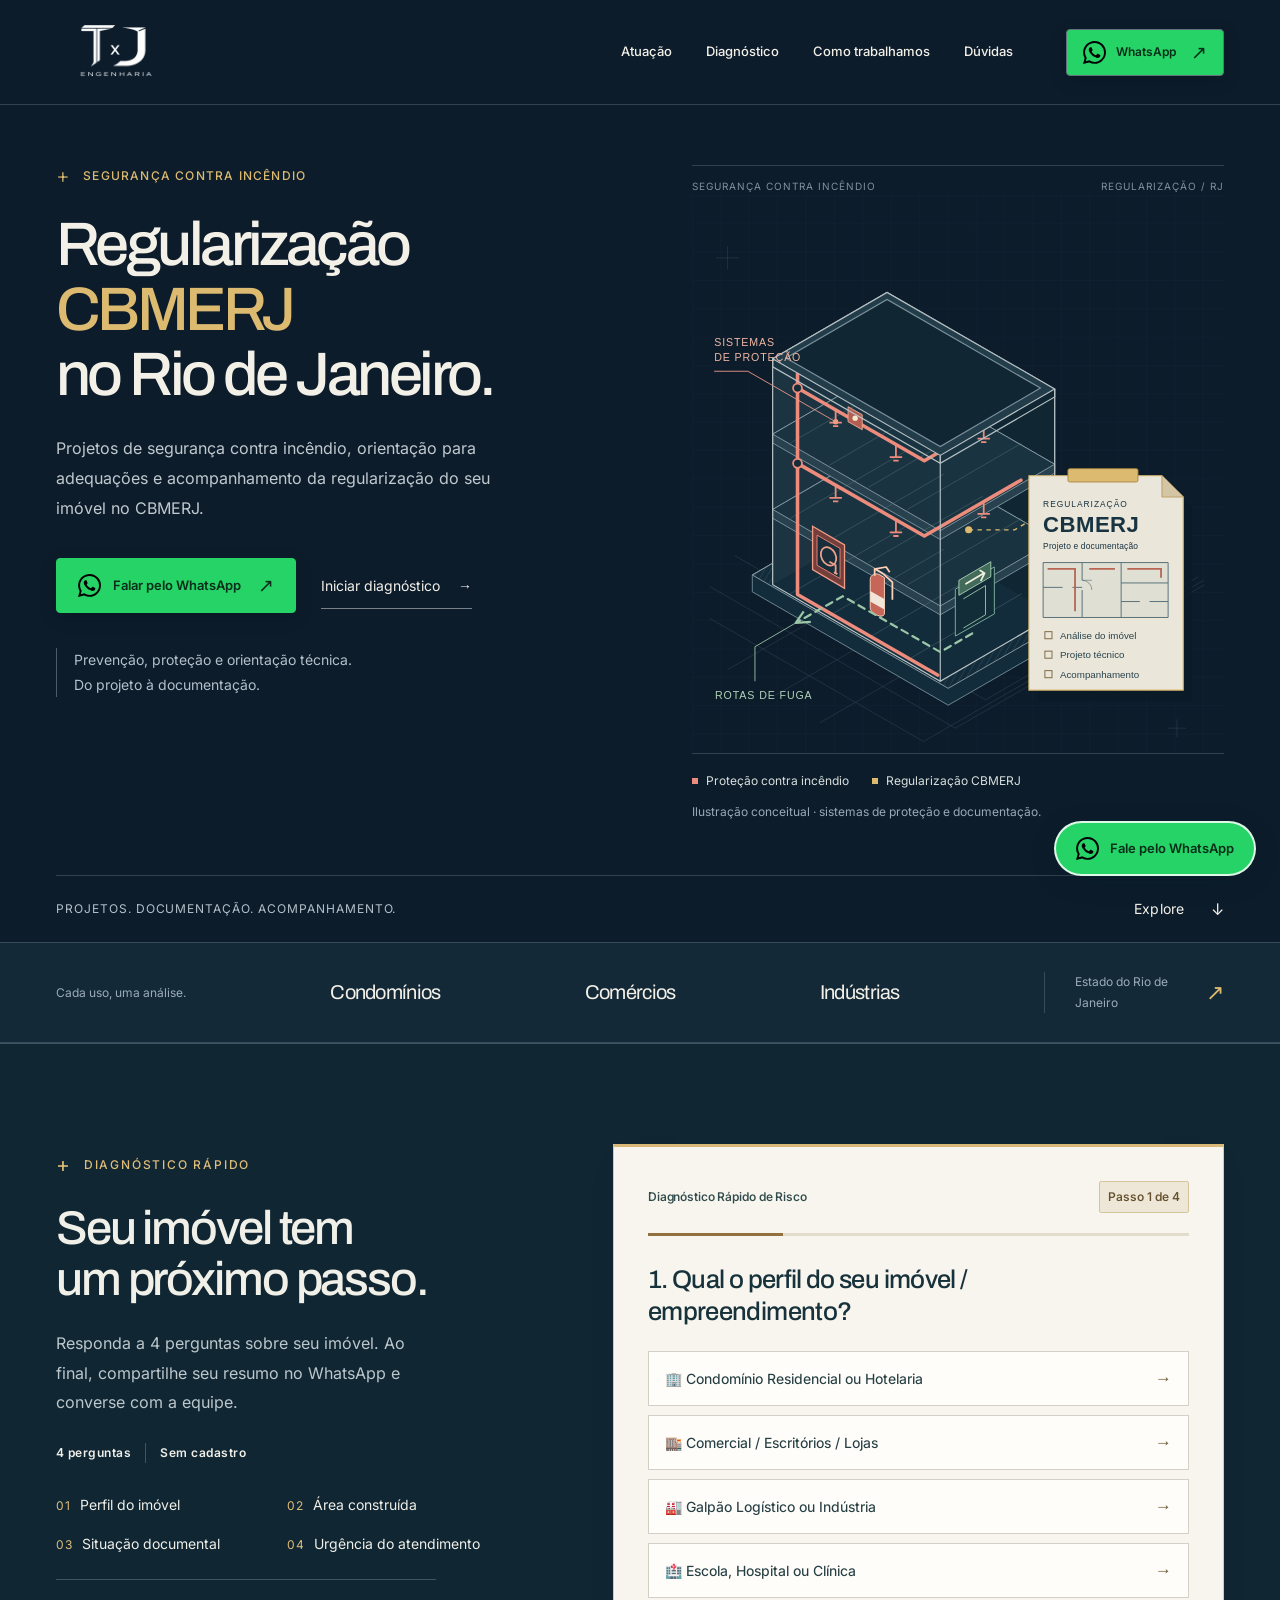
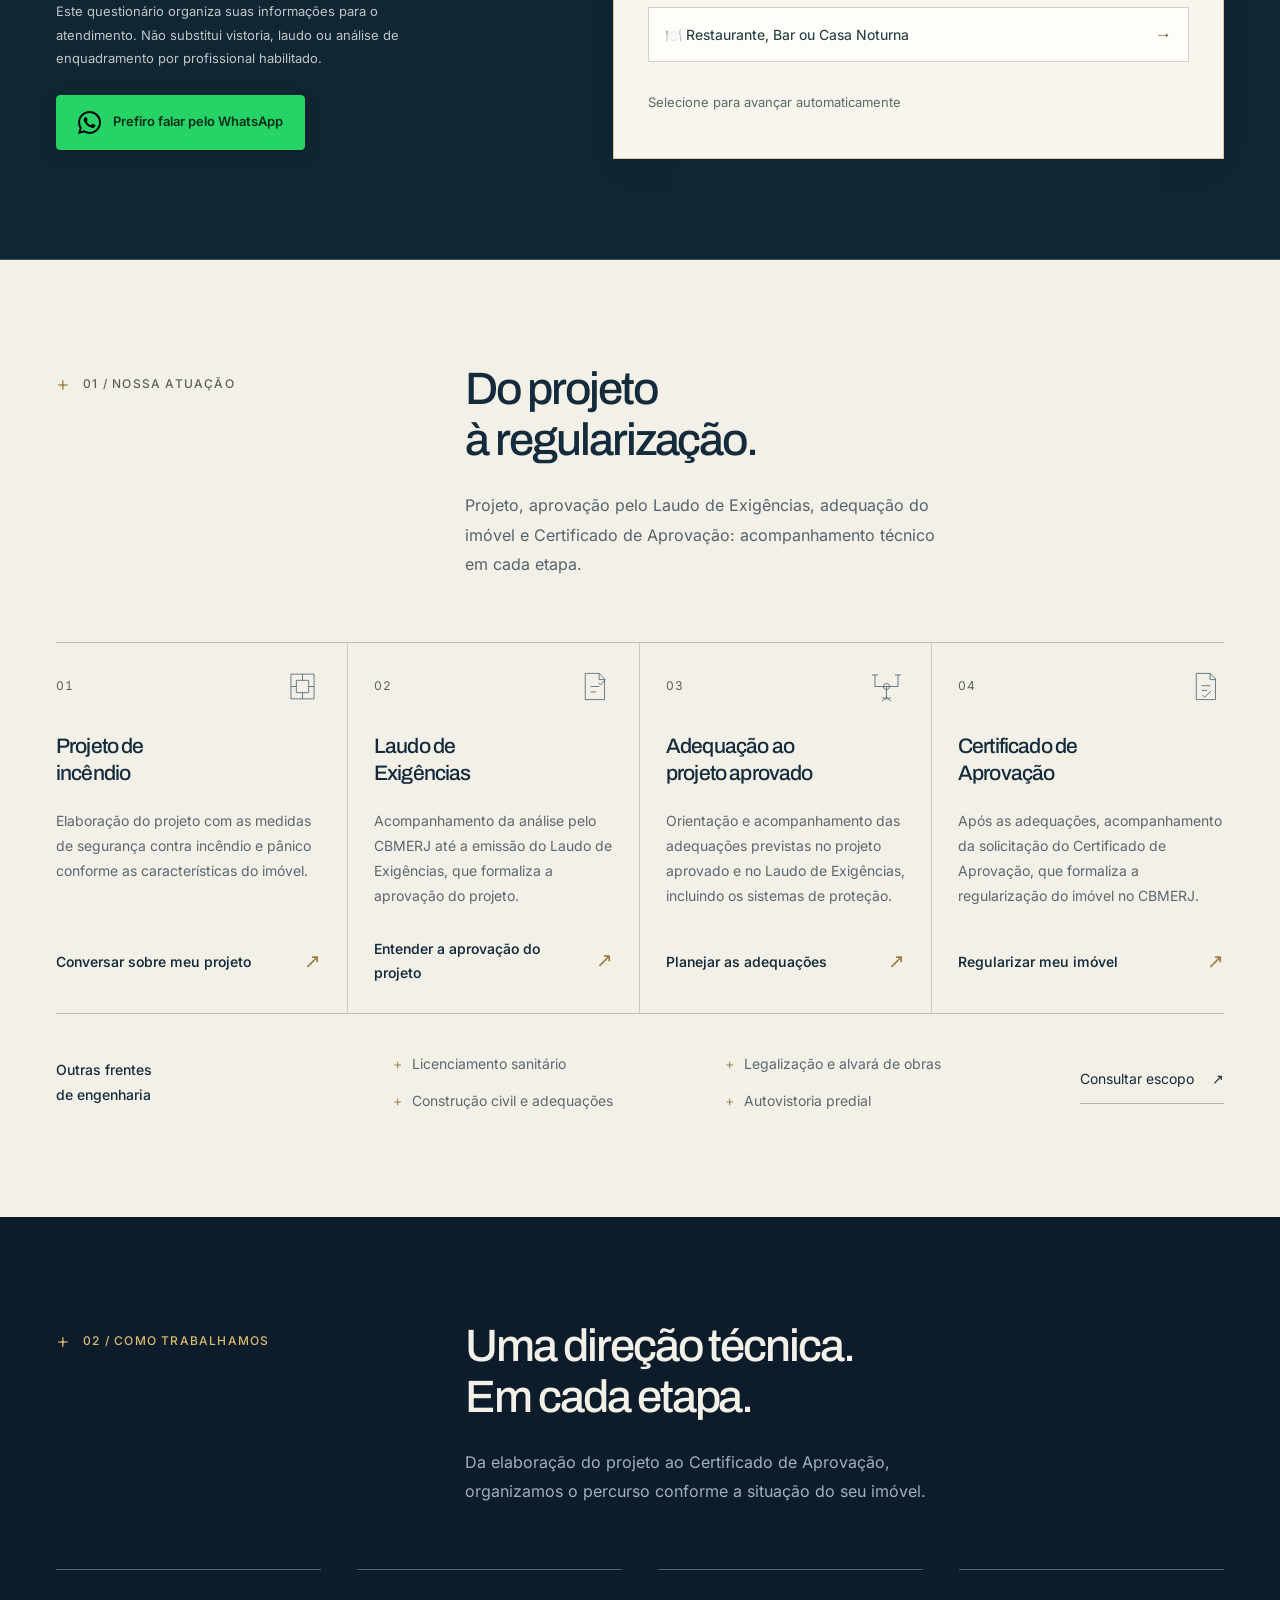
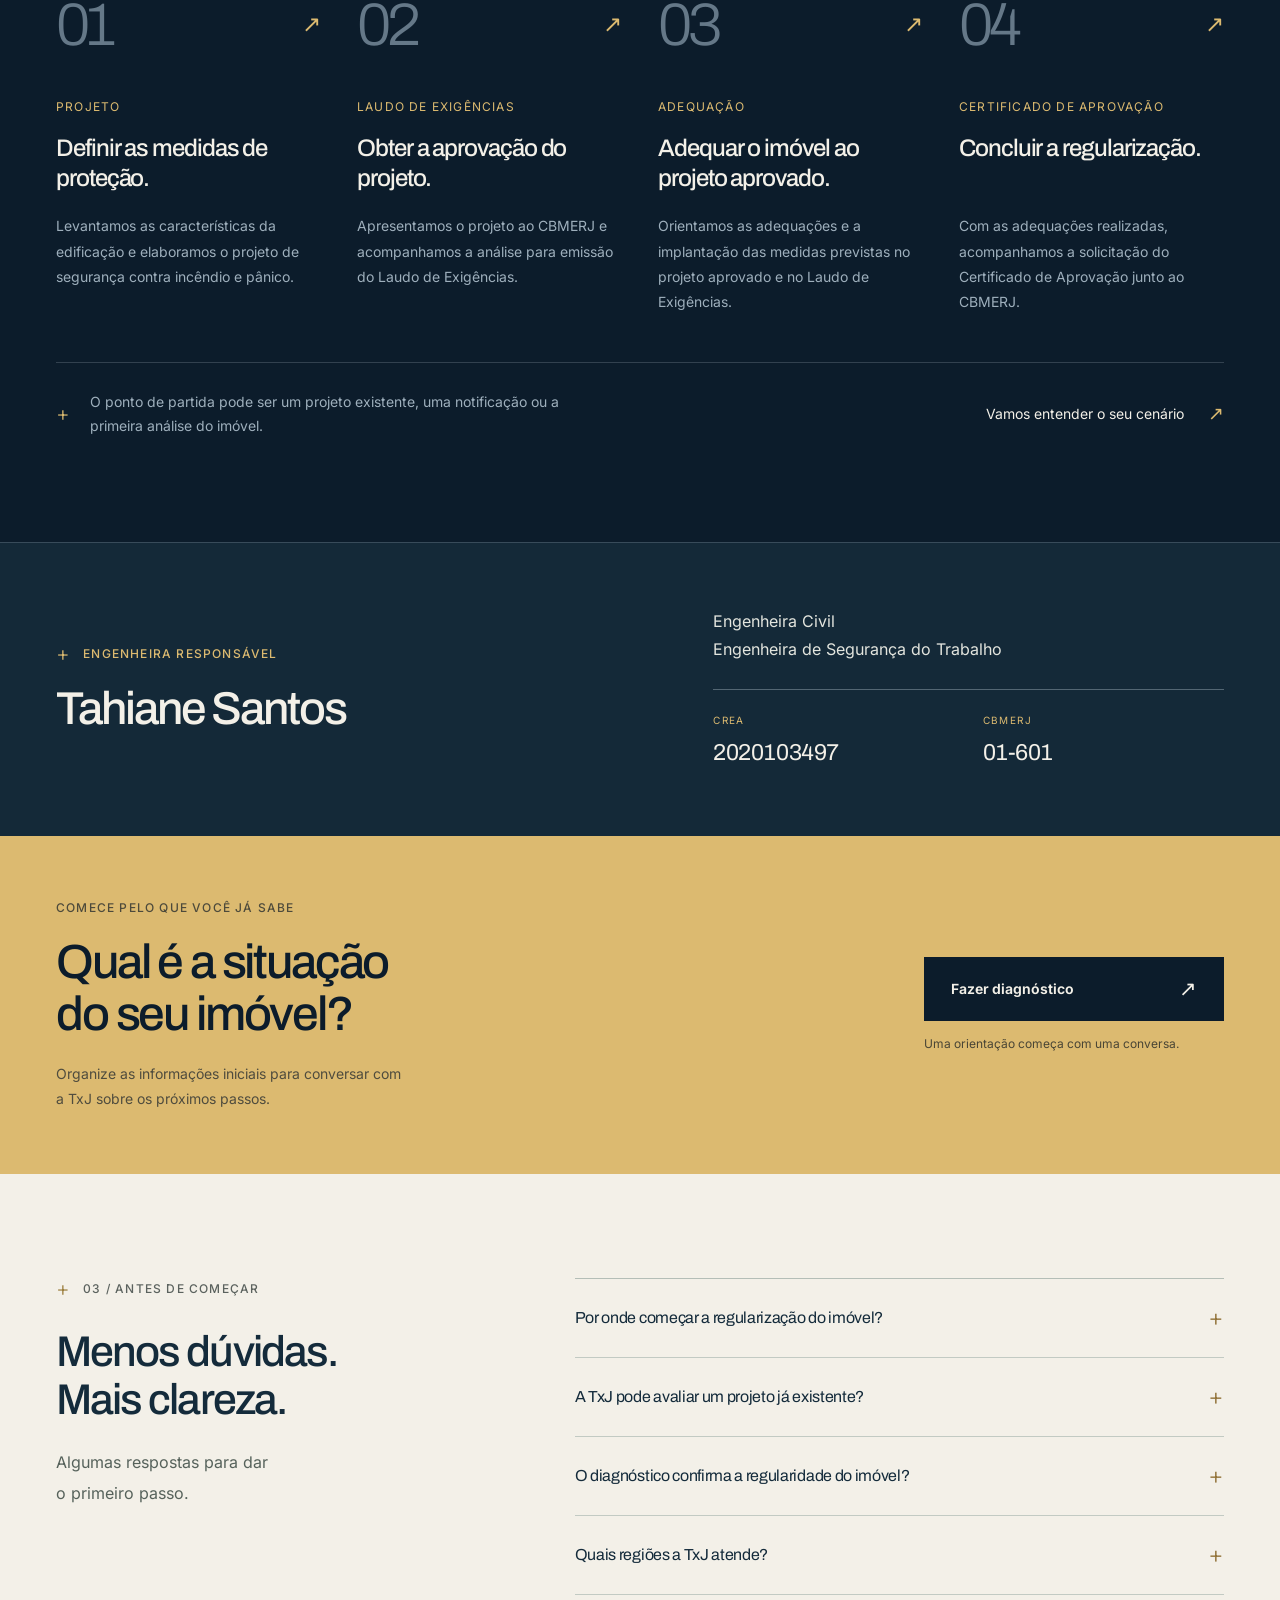
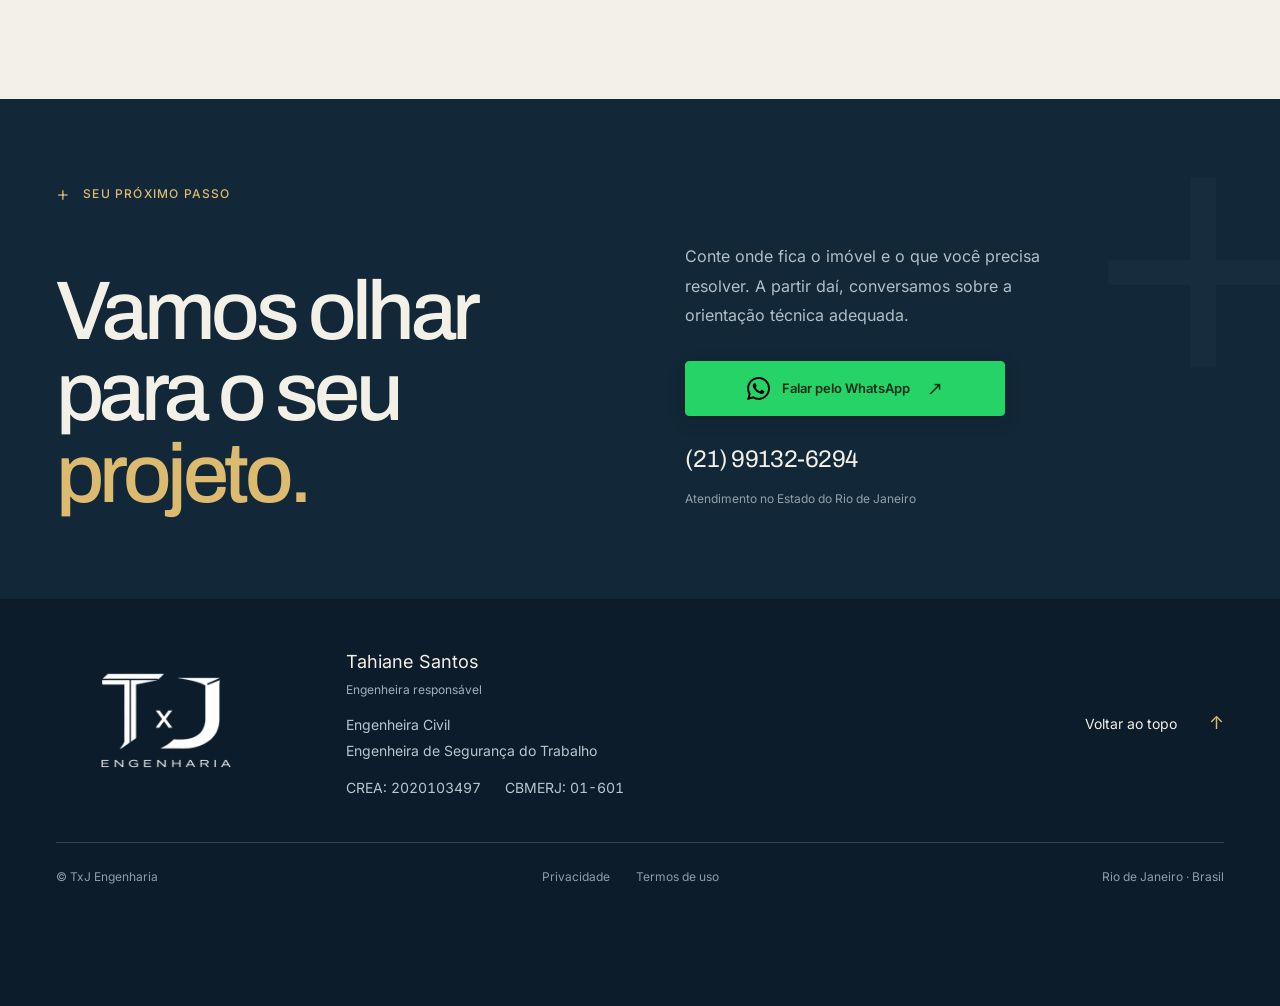
==== commit 8c5821cc: "Improve typography, hero alignment and footer logo" ====
--- a/index.html
+++ b/index.html
@@ -9,11 +9,11 @@
   <meta name="theme-color" content="#0c1c2b">
   <link rel="preload" href="assets/archivo-latin.woff2" as="font" type="font/woff2" crossorigin>
   <link rel="preload" href="assets/inter-latin.woff2" as="font" type="font/woff2" crossorigin>
-  <link rel="stylesheet" href="base.css">
-  <link rel="stylesheet" href="alternativa-b.css">
-  <link rel="stylesheet" href="quiz.css">
-  <link rel="stylesheet" href="conversion.css">
-  <script src="interactions.js" defer></script>
+  <link rel="stylesheet" href="base.css?v=a63dad5f0fbd">
+  <link rel="stylesheet" href="alternativa-b.css?v=a461d691bf44">
+  <link rel="stylesheet" href="quiz.css?v=975b0ae7fd9c">
+  <link rel="stylesheet" href="conversion.css?v=ad327b90e202">
+  <script src="interactions.js?v=82c7a5f987d8" defer></script>
   <meta http-equiv="Content-Security-Policy" content="default-src 'self'; script-src 'self' 'sha256-Fi/RhvUF1dTmfF0SG0KO4uFcPfLOG9lQZgmAGXgcAiw='; script-src-attr 'none'; style-src 'self'; style-src-attr 'none'; img-src 'self'; font-src 'self'; connect-src 'self'; frame-src 'none'; object-src 'none'; base-uri 'self'; form-action 'none'">
   <link rel="canonical" href="https://loockx3.github.io/Tay-Engenharia/">
   <link rel="icon" href="/Tay-Engenharia/assets/icon-192.png" type="image/png">
--- a/alternativa-b.css
+++ b/alternativa-b.css
@@ -167,3 +167,55 @@
 .concept-b .b-diagnostic-action{width:100%;max-width:300px;min-width:0}
 .concept-b .b-diagnostic .b-button-navy{width:100%;min-width:0;max-width:none;min-height:64px;padding:20px 26px;font-size:14px}
 @media(max-width:650px){.concept-b .b-diagnostic-action{max-width:340px}.concept-b .b-diagnostic .b-button-navy{min-height:60px;font-size:13px;padding:18px 22px}}
+
+/* Consistent reading sizes, aligned hero columns and a larger footer signature. */
+.concept-b{--b-text-small:12px;--b-text-secondary:14px;--b-text-body:16px}
+.concept-b .b-hero-layout{align-items:start}
+.concept-b .b-hero-copy{padding-top:2px;min-width:0}
+.concept-b .b-drawing{justify-content:flex-start}
+.concept-b .b-hero h1{font-size:clamp(42px,4.8vw,68px);line-height:1.06;margin-top:26px;overflow-wrap:anywhere}
+.concept-b .b-hero-description{font-size:var(--b-text-body);max-width:480px}
+.concept-b .b-eyebrow,.concept-b .b-step-caption,.concept-b .b-service-top>span{font-size:var(--b-text-small);letter-spacing:.1em}
+.concept-b .b-hero-footnote{font-size:var(--b-text-secondary);line-height:1.75;color:#b3c0c9}
+.concept-b .b-hero-bottom{font-size:var(--b-text-small);letter-spacing:.08em;color:#b3c0c9}
+.concept-b .b-hero-bottom a{font-size:var(--b-text-secondary)}
+.concept-b .b-audiences-inner p{font-size:var(--b-text-small);max-width:130px}
+.concept-b .b-audiences-inner .b-audience-location{font-size:var(--b-text-small);max-width:180px}
+.concept-b .b-service>p,.concept-b .b-process-list p,.concept-b .b-other-services ul{font-size:var(--b-text-secondary);line-height:1.8}
+.concept-b .b-service>a,.concept-b .b-text-link,.concept-b .b-process-note a{font-size:var(--b-text-secondary);min-height:44px;align-items:center}
+.concept-b .b-other-services h3,.concept-b .b-process-note p{font-size:var(--b-text-secondary)}
+.concept-b .b-section-intro>div>p,.concept-b .b-contact-copy>p,.concept-b .b-faq-layout>div>p:not(.b-eyebrow){font-size:var(--b-text-body)}
+.concept-b .b-faq-list details>p,.concept-b .b-diagnostic p:not(.b-eyebrow){font-size:var(--b-text-secondary)}
+.concept-b .b-diagnostic .b-eyebrow,.concept-b .b-diagnostic-action>span:last-child,.concept-b .b-contact-region{font-size:var(--b-text-small)}
+.concept-b .b-drawing-heading{font-size:10px;gap:16px;letter-spacing:.1em}
+.concept-b .b-safety-legend{font-size:var(--b-text-small)}
+.concept-b .b-safety-note{font-size:var(--b-text-small);line-height:1.7}
+.concept-b .b-footer-top .b-logo{width:210px;height:140px}
+.concept-b .b-footer-top .b-logo img{width:264px;height:176px;transform:translate(-26px,0)}
+.concept-b .b-footer-profile p{font-size:var(--b-text-secondary)}
+.concept-b .b-footer-profile .b-footer-name a{font-size:18px}
+.concept-b .b-footer-name>span,.concept-b .b-footer-bottom{font-size:var(--b-text-small)}
+.concept-b .b-footer-top>a:last-child{font-size:var(--b-text-secondary);min-height:44px}
+@media(max-width:900px){.concept-b .b-footer-top{flex-wrap:wrap;gap:28px 40px}.concept-b .b-footer-profile{flex:1;min-width:220px}.concept-b .b-footer-top>a:last-child{flex-basis:100%;margin-left:0}}
+@media(max-width:650px){
+  .concept-b .b-hero h1{font-size:clamp(36px,10.6vw,48px);margin-top:24px;line-height:1.08}
+  .concept-b .b-hero-description{font-size:15px}
+  .concept-b .b-hero .b-text-link{font-size:var(--b-text-secondary)}
+  .concept-b .b-hero-footnote{margin-top:24px}
+  .concept-b .b-hero-bottom{align-items:flex-start;flex-wrap:wrap;gap:8px 20px}
+  .concept-b .b-hero-bottom>span{font-size:var(--b-text-small);letter-spacing:.06em;flex:1 1 210px}
+  .concept-b .b-hero-bottom a{font-size:var(--b-text-small);min-height:32px}
+  .concept-b .b-audiences-inner p{max-width:none}
+  .concept-b .b-drawing-heading{font-size:10px;letter-spacing:.04em;gap:12px}
+  .concept-b .b-footer-profile{flex-basis:100%;min-width:0}
+  .concept-b .b-footer-top .b-logo{width:180px;height:120px}
+  .concept-b .b-footer-top .b-logo img{width:228px;height:152px;transform:translate(-23px,0)}
+}
+@media(max-width:480px){
+  .concept-b .b-service-grid{grid-template-columns:1fr}
+  .concept-b .b-service:nth-child(n){padding:24px 0;border-right:0;border-top:1px solid #c6cac5}
+  .concept-b .b-service:first-child{border-top:0}
+  .concept-b .b-service h3{font-size:24px;min-height:0;margin-bottom:16px}
+  .concept-b .b-service-top{margin-bottom:18px}
+  .concept-b .b-service>a{margin-top:16px}
+}
--- a/quiz.css
+++ b/quiz.css
@@ -66,3 +66,11 @@
 @media(max-width:760px){.homepage-quiz{padding-block:65px}.homepage-quiz-inner{grid-template-columns:1fr;gap:32px}.homepage-quiz-intro{max-width:560px}.homepage-quiz .quiz-intro-description,.homepage-quiz .quiz-disclaimer{max-width:480px}.homepage-quiz .quiz-eyebrow{margin-bottom:21px}.homepage-quiz .quiz-topics{grid-template-columns:1fr 1fr}.homepage-quiz .quiz-card{padding:28px}.homepage-quiz .quiz-header-title{max-width:none}}
 @media(max-width:480px){.homepage-quiz{padding-block:52px}.homepage-quiz-inner{width:calc(100% - 36px)}.homepage-quiz #quiz-section-title{font-size:38px}.homepage-quiz .quiz-intro-description{font-size:13px}.homepage-quiz .quiz-topics{column-gap:14px;font-size:10px}.homepage-quiz .quiz-topics li{gap:7px}.homepage-quiz .quiz-card{padding:21px 17px}.homepage-quiz .quiz-header{gap:12px}.homepage-quiz .quiz-header-title{font-size:10px;max-width:140px}.homepage-quiz .quiz-step-indicator{font-size:9px;padding:6px}.homepage-quiz .quiz-question-title{font-size:23px}.homepage-quiz .quiz-opt-btn{padding:13px 12px;font-size:11px;gap:10px}.homepage-quiz .quiz-nav-row button{font-size:10px}.homepage-quiz .summary-list li{grid-template-columns:1fr;gap:4px}.homepage-quiz #btn-quiz-wa-submit{font-size:11px;padding-inline:10px}}
 @media(prefers-reduced-motion:reduce){.homepage-quiz .quiz-progress-fill,.homepage-quiz .quiz-opt-btn{transition:none}}
+
+/* Match the homepage's minimum reading sizes on desktop and mobile. */
+.homepage-quiz .quiz-eyebrow,.homepage-quiz .quiz-intro-meta,.homepage-quiz .quiz-topics span,.homepage-quiz .quiz-header-title,.homepage-quiz .quiz-step-indicator,.homepage-quiz .result-badge-label{font-size:12px}
+.homepage-quiz .quiz-intro-description{font-size:16px}
+.homepage-quiz .quiz-topics,.homepage-quiz .quiz-opt-btn,.homepage-quiz .quiz-nav-row button,.homepage-quiz .summary-title,.homepage-quiz .summary-list li{font-size:14px}
+.homepage-quiz .quiz-disclaimer,.homepage-quiz .quiz-auto-advance,.homepage-quiz .result-status-card>p,.homepage-quiz .privacy-note{font-size:13px}
+.homepage-quiz #btn-quiz-wa-submit{font-size:14px}
+@media(max-width:480px){.homepage-quiz .quiz-intro-description{font-size:15px}.homepage-quiz .quiz-header-title{max-width:140px}.homepage-quiz .quiz-header{gap:10px}}
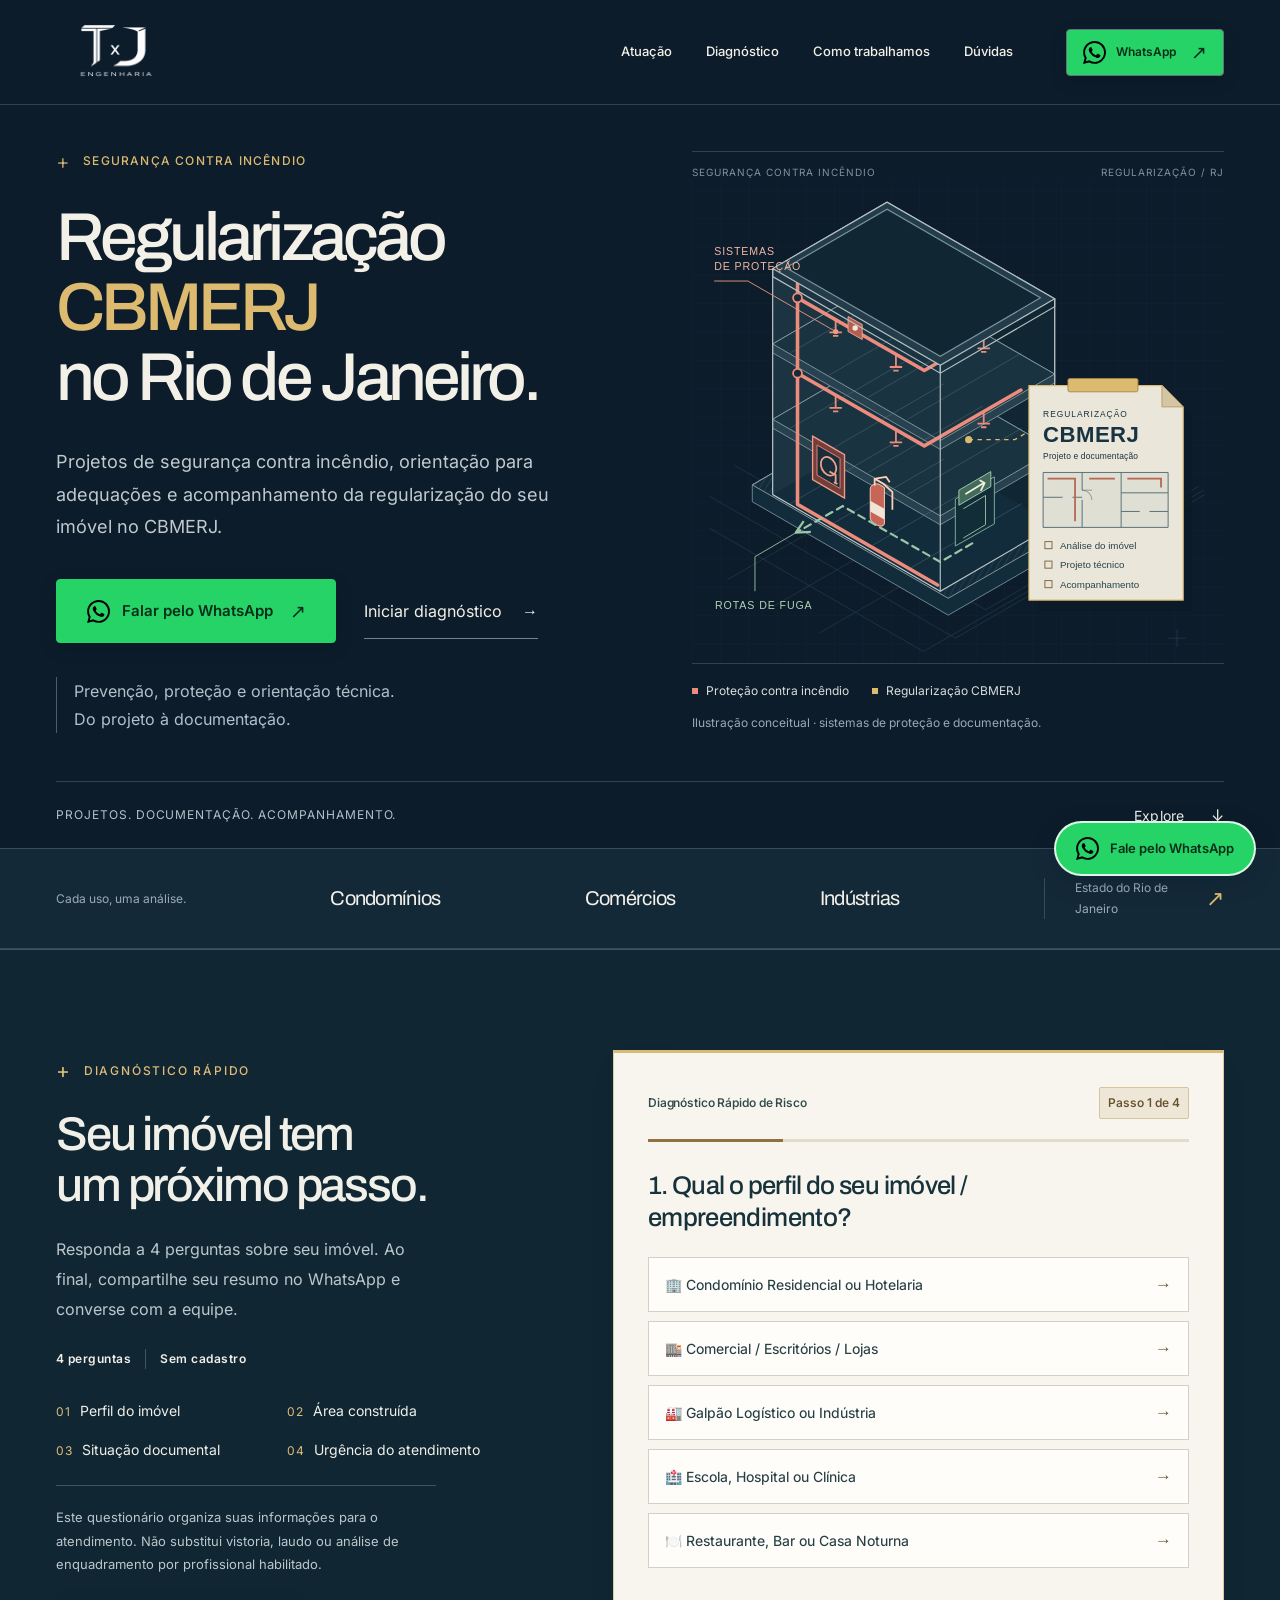
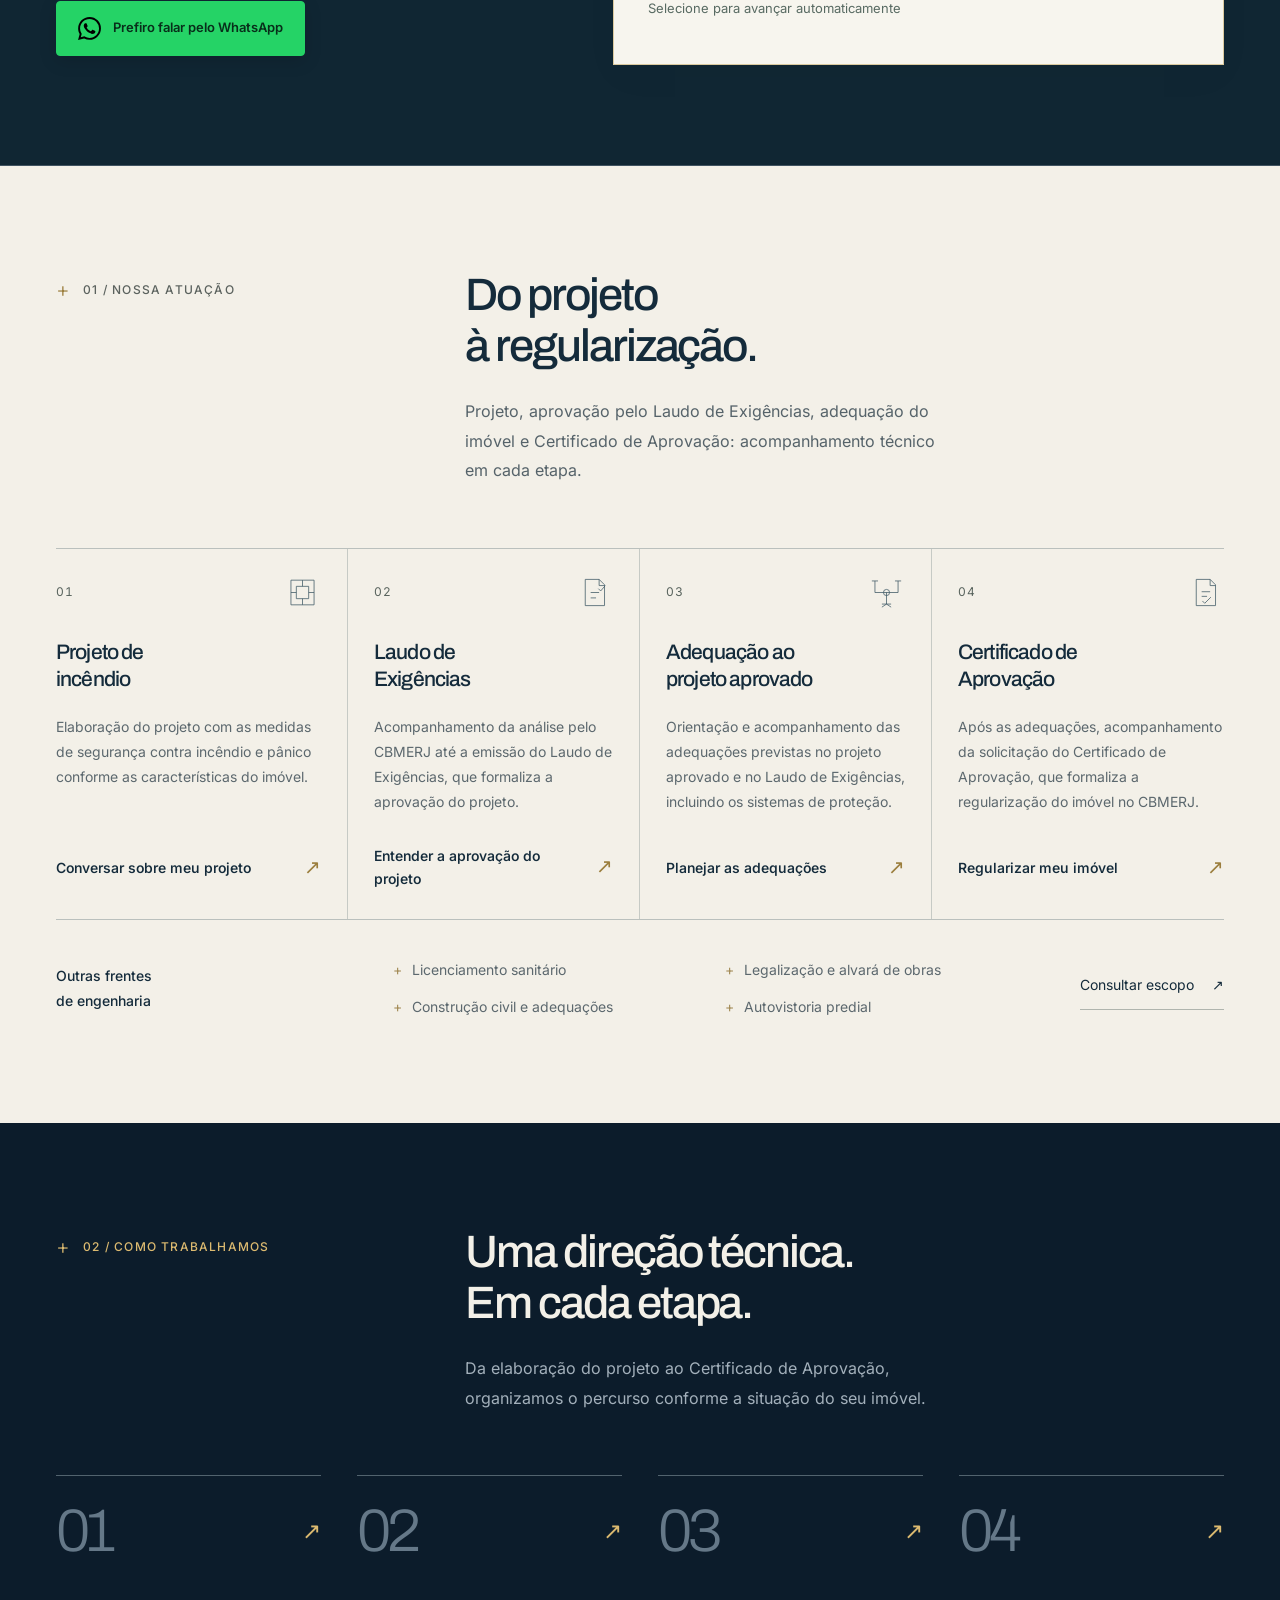
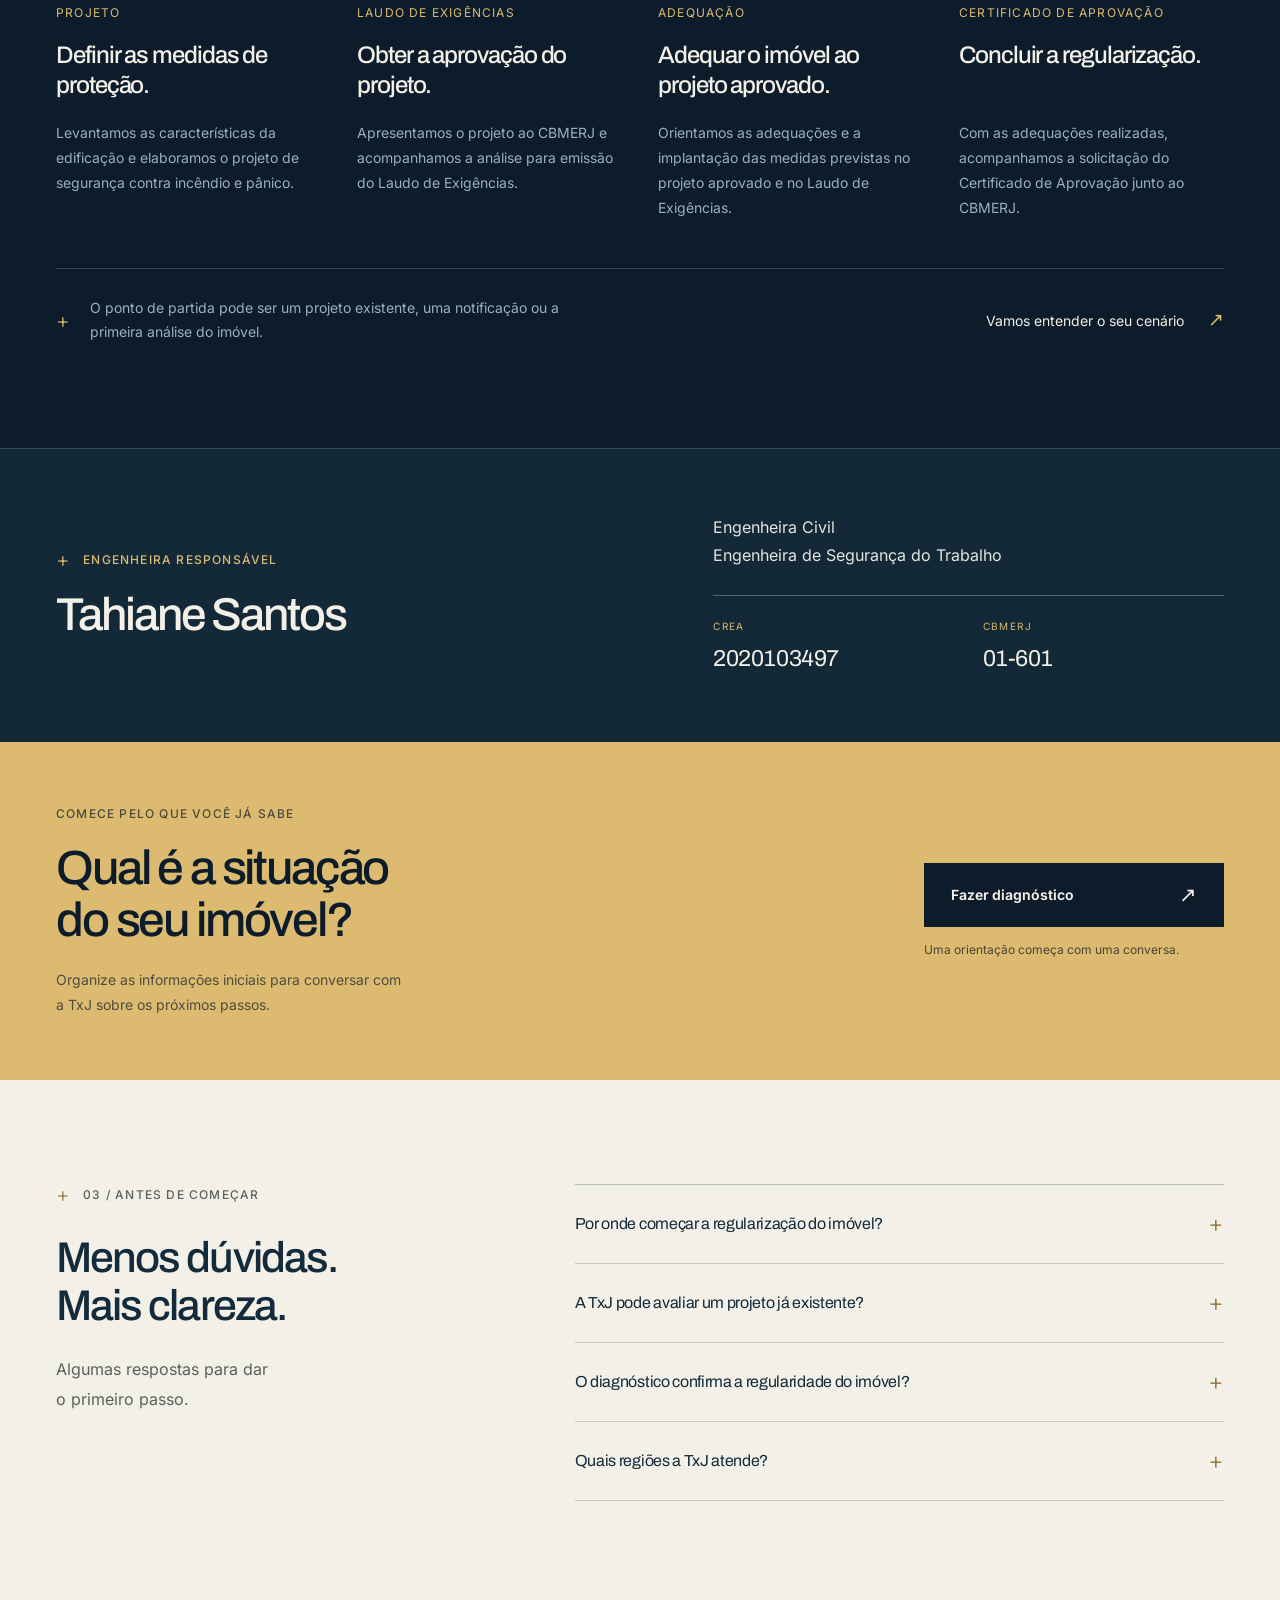
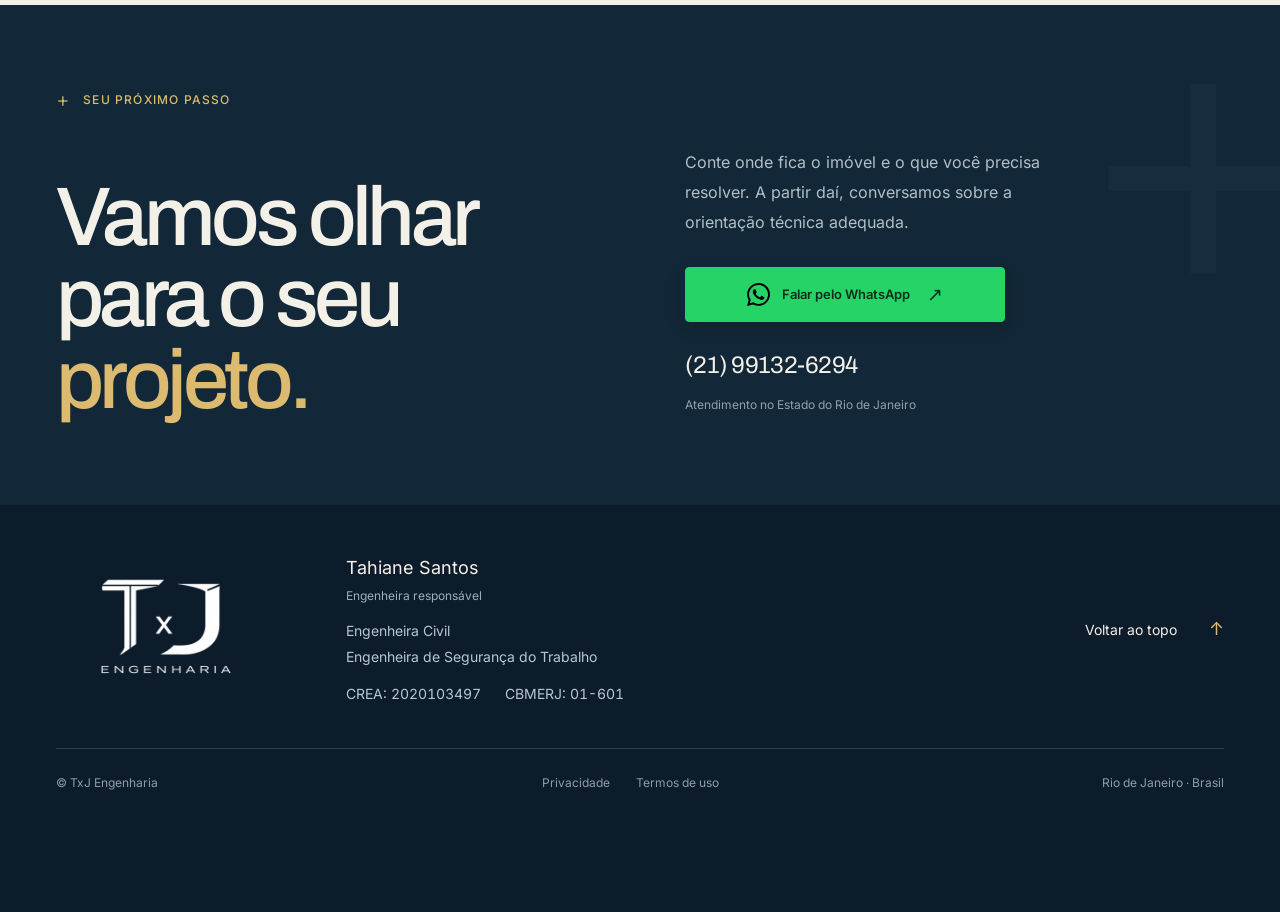
==== commit 1b6848c2: "Refine hero composition to match approved sketch" ====
--- a/index.html
+++ b/index.html
@@ -10,7 +10,7 @@
   <link rel="preload" href="assets/archivo-latin.woff2" as="font" type="font/woff2" crossorigin>
   <link rel="preload" href="assets/inter-latin.woff2" as="font" type="font/woff2" crossorigin>
   <link rel="stylesheet" href="base.css?v=a63dad5f0fbd">
-  <link rel="stylesheet" href="alternativa-b.css?v=a461d691bf44">
+  <link rel="stylesheet" href="alternativa-b.css?v=ec6d140ec637">
   <link rel="stylesheet" href="quiz.css?v=975b0ae7fd9c">
   <link rel="stylesheet" href="conversion.css?v=ad327b90e202">
   <script src="interactions.js?v=82c7a5f987d8" defer></script>
@@ -172,7 +172,7 @@
         </div>
         <figure class="b-drawing">
           <div class="b-drawing-heading"><span>SEGURANÇA CONTRA INCÊNDIO</span><span>REGULARIZAÇÃO / RJ</span></div>
-          <img class="b-building b-safety-illustration" src="assets/seguranca-incendio-cbmerj.svg" width="600" height="630" alt="Edifício em corte com sprinklers, hidrante, extintor e saída sinalizada, conectado a uma prancha de projeto e documentação para regularização no CBMERJ." fetchpriority="high">
+          <img class="b-building b-safety-illustration" src="assets/seguranca-incendio-cbmerj.svg?v=7342cd9c3c86" width="600" height="545" alt="Edifício em corte com sprinklers, hidrante, extintor e saída sinalizada, conectado a uma prancha de projeto e documentação para regularização no CBMERJ." fetchpriority="high">
           <figcaption class="b-safety-caption"><span class="b-safety-legend"><span><i class="b-key-protection" aria-hidden="true"></i>Proteção contra incêndio</span><span><i class="b-key-documents" aria-hidden="true"></i>Regularização CBMERJ</span></span><span class="b-safety-note">Ilustração conceitual · sistemas de proteção e documentação.</span></figcaption>
         </figure>
       </div>
--- a/alternativa-b.css
+++ b/alternativa-b.css
@@ -219,3 +219,16 @@
   .concept-b .b-service-top{margin-bottom:18px}
   .concept-b .b-service>a{margin-top:16px}
 }
+
+/* Hero proportions follow the supplied composition sketch. */
+.concept-b .b-safety-illustration{min-height:0;max-height:none;aspect-ratio:600/545}
+@media(min-width:1101px){
+  .concept-b .b-hero-layout{padding-top:clamp(36px,3.4vw,52px);padding-bottom:48px}
+  .concept-b .b-hero-copy{align-self:stretch;display:flex;flex-direction:column;justify-content:space-between}
+  .concept-b .b-hero h1{font-size:clamp(54px,5.3vw,76px);line-height:1.03;margin-top:24px;margin-bottom:26px}
+  .concept-b .b-hero-description{max-width:540px;font-size:18px;line-height:1.8}
+  .concept-b .b-hero-actions{margin-top:28px;gap:28px}
+  body.concept-b .b-hero a.wa-cta{width:280px;min-height:64px;padding:18px 24px;font-size:15px}
+  .concept-b .b-hero .b-text-link{font-size:16px;min-height:56px;gap:20px}
+  .concept-b .b-hero-footnote{font-size:16px;line-height:1.75;margin-top:26px}
+}
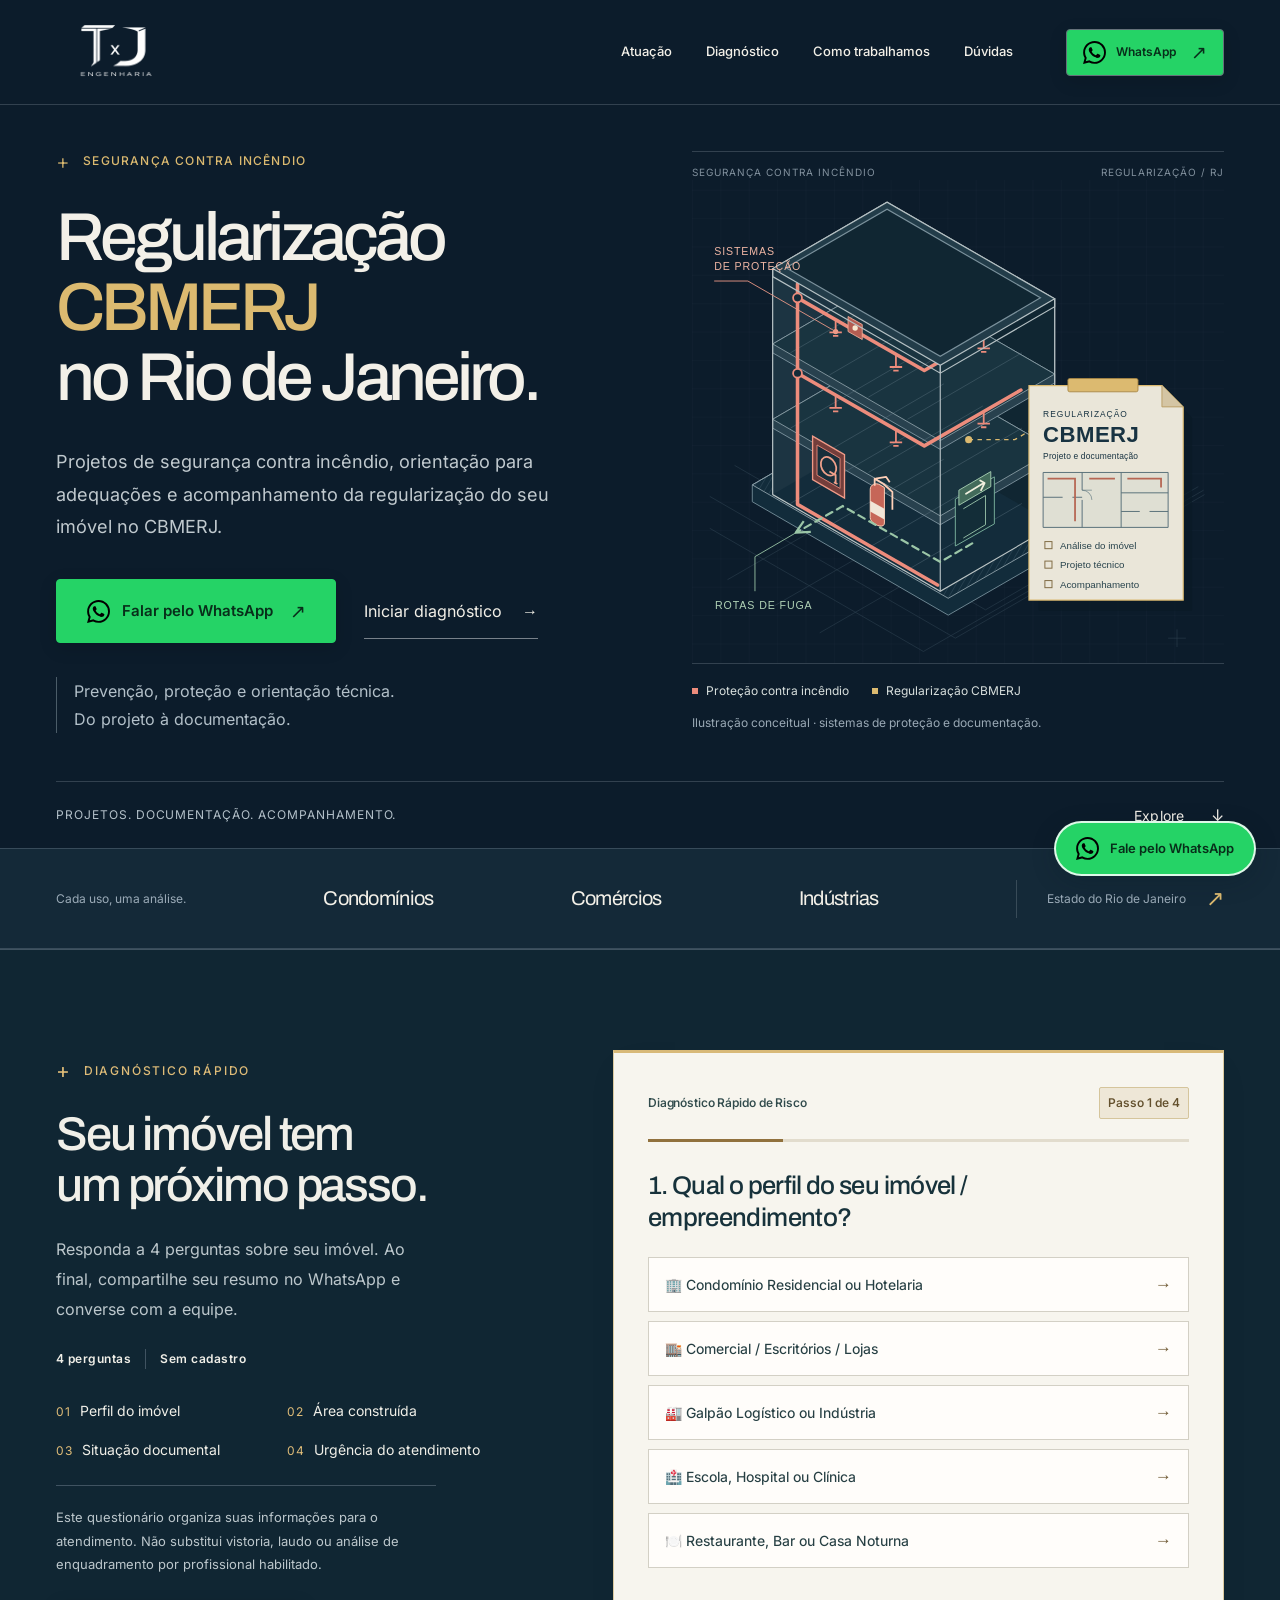
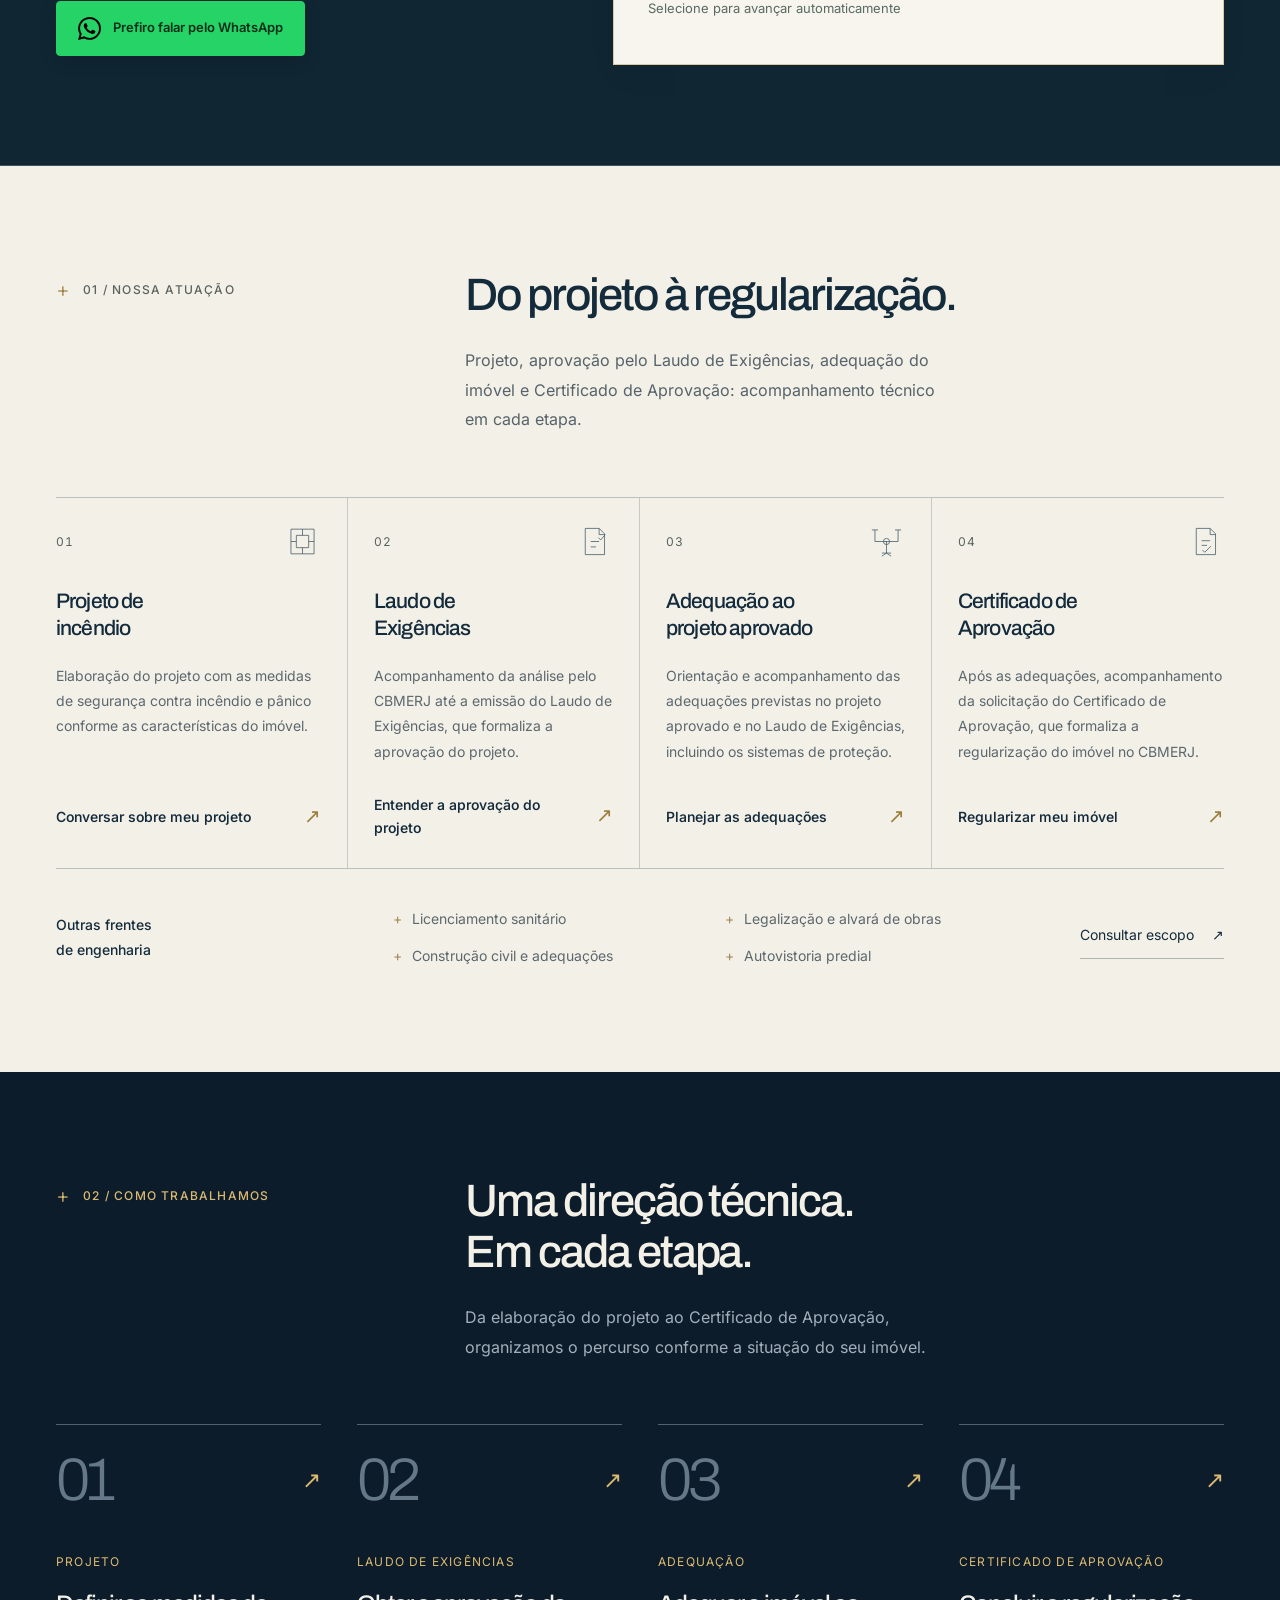
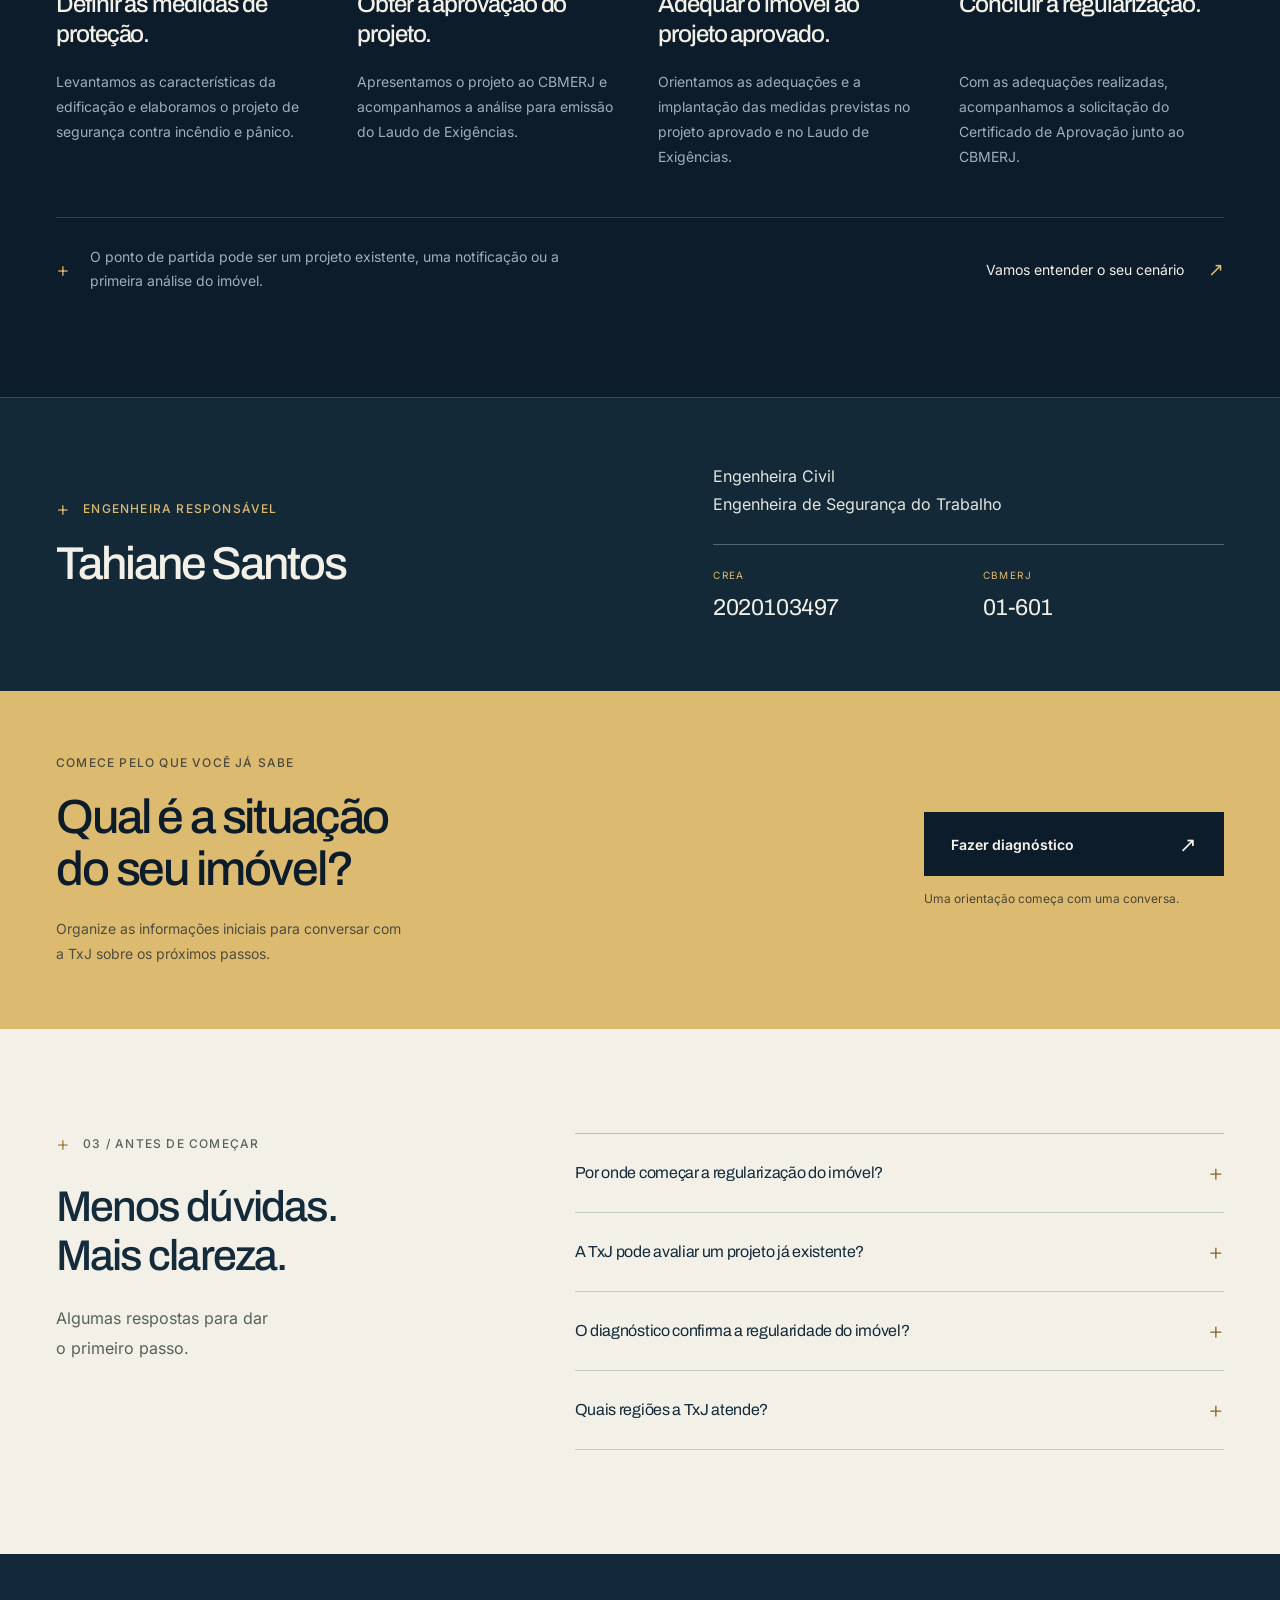
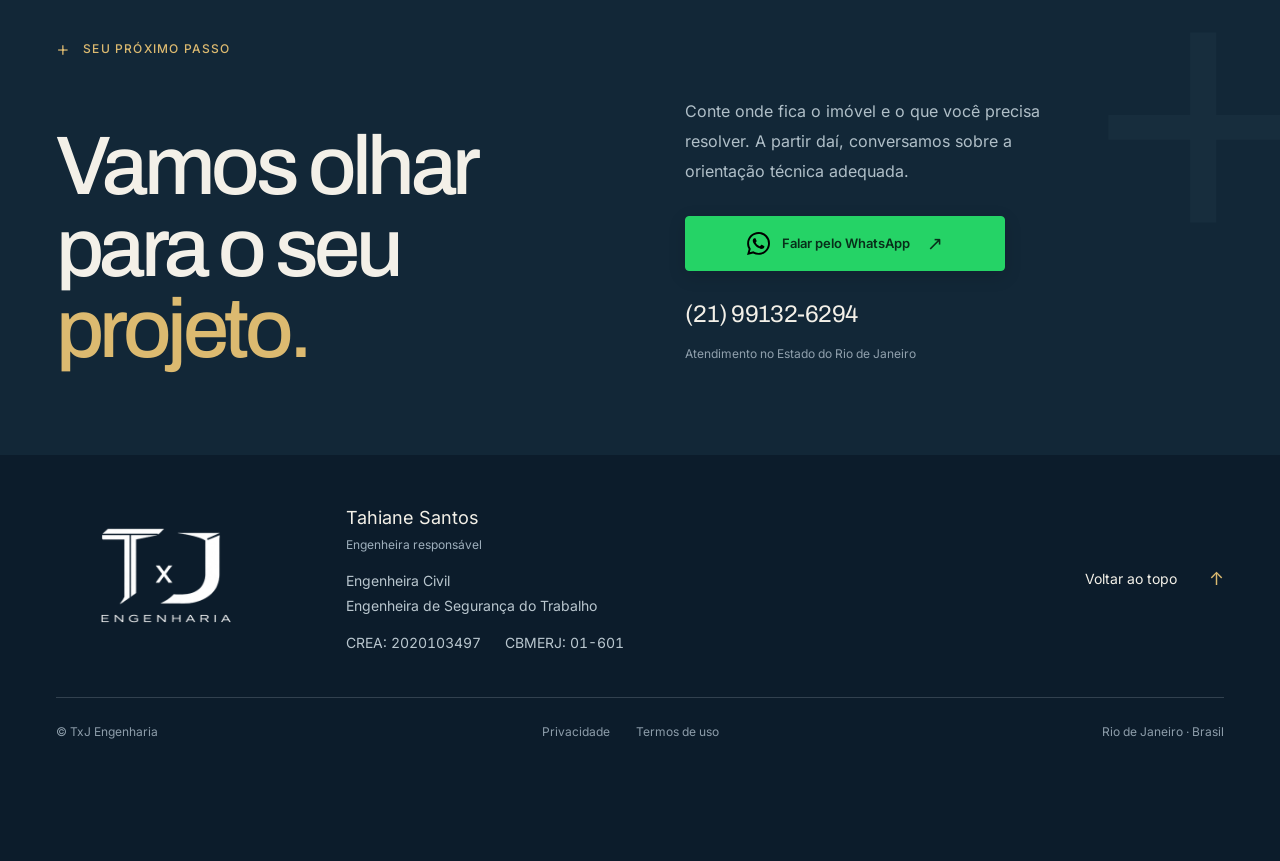
==== commit 87ca5493: "Keep audience labels and service heading on one line" ====
--- a/index.html
+++ b/index.html
@@ -10,7 +10,7 @@
   <link rel="preload" href="assets/archivo-latin.woff2" as="font" type="font/woff2" crossorigin>
   <link rel="preload" href="assets/inter-latin.woff2" as="font" type="font/woff2" crossorigin>
   <link rel="stylesheet" href="base.css?v=a63dad5f0fbd">
-  <link rel="stylesheet" href="alternativa-b.css?v=ec6d140ec637">
+  <link rel="stylesheet" href="alternativa-b.css?v=d9c42d3588d0">
   <link rel="stylesheet" href="quiz.css?v=975b0ae7fd9c">
   <link rel="stylesheet" href="conversion.css?v=ad327b90e202">
   <script src="interactions.js?v=82c7a5f987d8" defer></script>
@@ -335,7 +335,7 @@
       <div class="b-wrap">
         <div class="b-section-intro">
           <p class="b-eyebrow b-eyebrow-dark"><span class="b-cross" aria-hidden="true">+</span> 01 / Nossa atuação</p>
-          <div><h2 id="services-title">Do projeto<br>à regularização.</h2><p>Projeto, aprovação pelo Laudo de Exigências, adequação do imóvel e Certificado de Aprovação: acompanhamento técnico em cada etapa.</p></div>
+          <div><h2 id="services-title">Do projeto à regularização.</h2><p>Projeto, aprovação pelo Laudo de Exigências, adequação do imóvel e Certificado de Aprovação: acompanhamento técnico em cada etapa.</p></div>
         </div>
         <div class="b-service-grid">
           <article class="b-service" id="projeto-incendio"><div class="b-service-top"><span>01</span><svg viewBox="0 0 48 48" fill="none" aria-hidden="true"><path d="M9 8h30v32H9V8Zm7 8h16v16H16V16Zm8-8v8m15 8h-7m-8 16v-8M9 24h7"/></svg></div><h3>Projeto de<br>incêndio</h3><p>Elaboração do projeto com as medidas de segurança contra incêndio e pânico conforme as características do imóvel.</p><a href="#contato">Conversar sobre meu projeto <span aria-hidden="true">↗</span></a></article>
--- a/alternativa-b.css
+++ b/alternativa-b.css
@@ -232,3 +232,8 @@
   .concept-b .b-hero .b-text-link{font-size:16px;min-height:56px;gap:20px}
   .concept-b .b-hero-footnote{font-size:16px;line-height:1.75;margin-top:26px}
 }
+
+.concept-b .b-audiences-inner p{max-width:none;white-space:nowrap;flex-shrink:0}
+.concept-b .b-audiences-inner .b-audience-location{max-width:none;white-space:nowrap;flex-shrink:0}
+.concept-b #services-title{white-space:nowrap;font-size:clamp(28px,3.55vw,51px)}
+@media(max-width:650px){.concept-b #services-title{font-size:clamp(22px,6.7vw,36px)}}
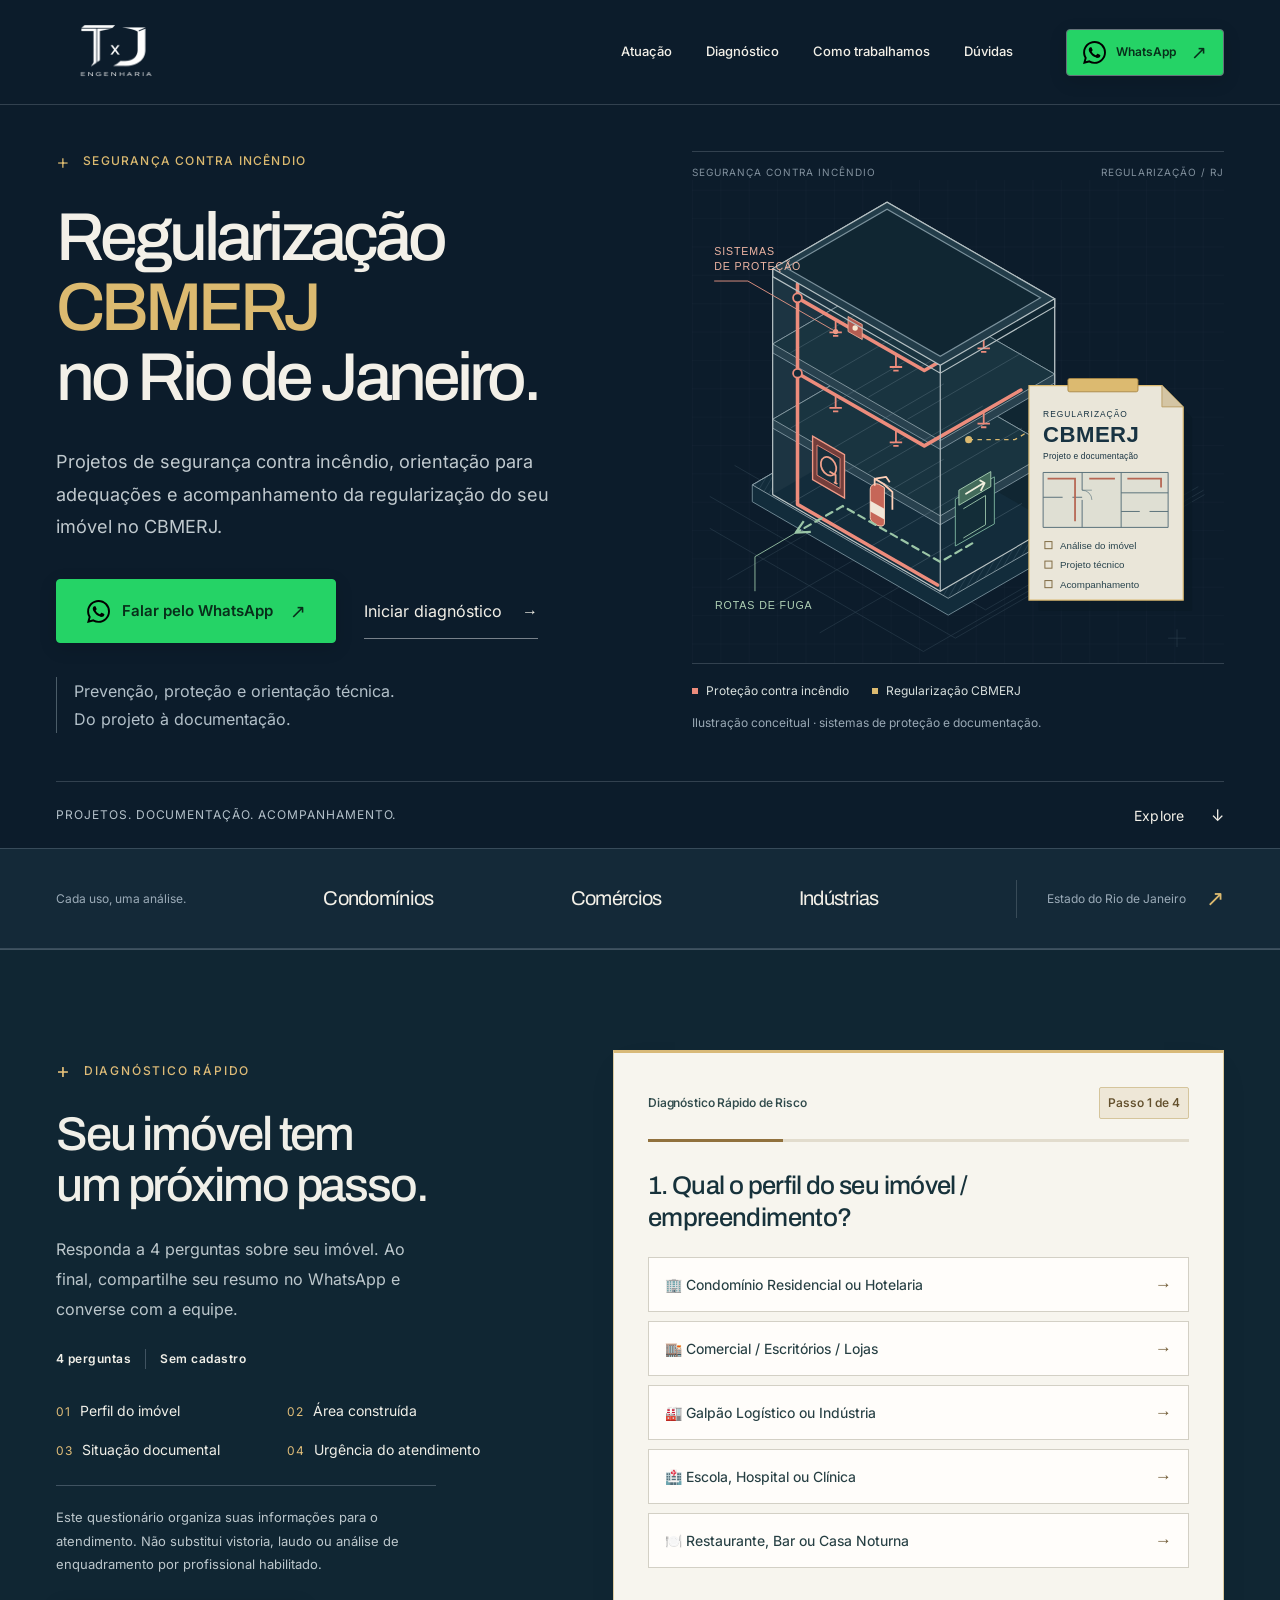
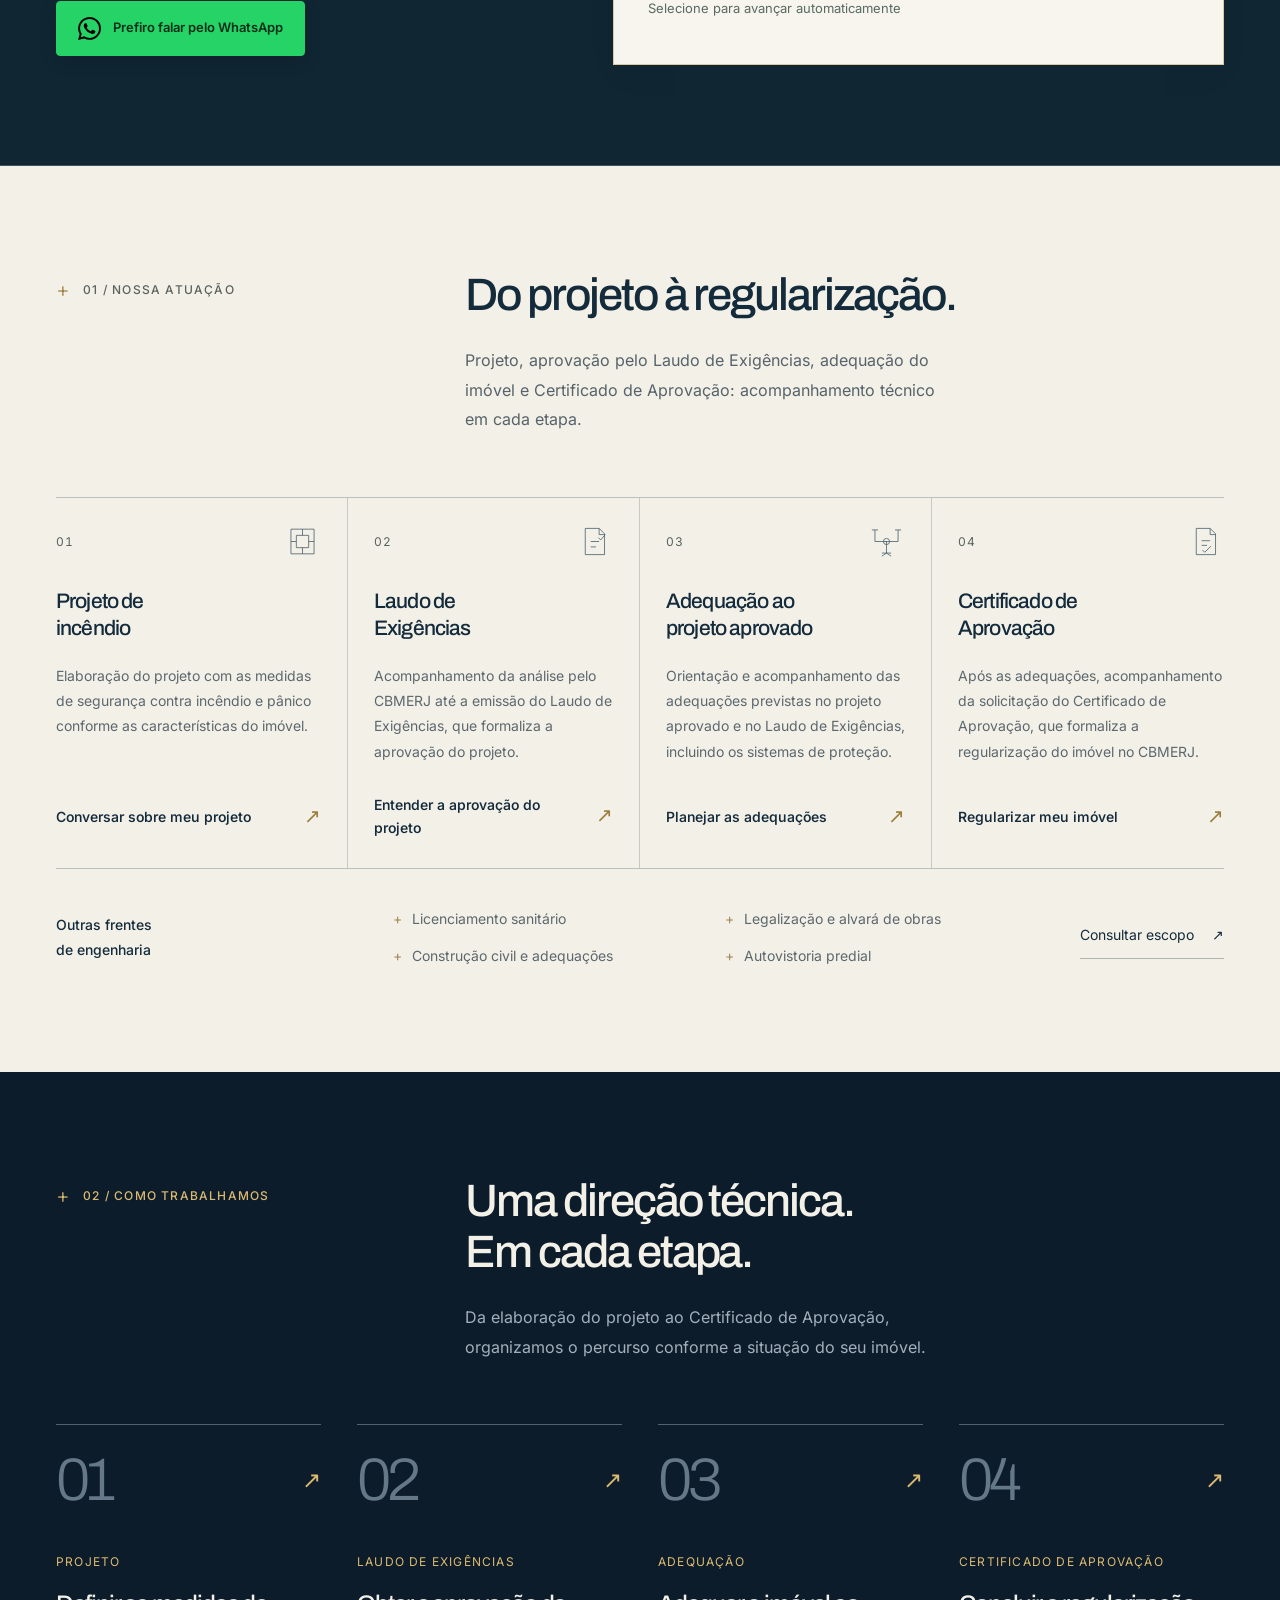
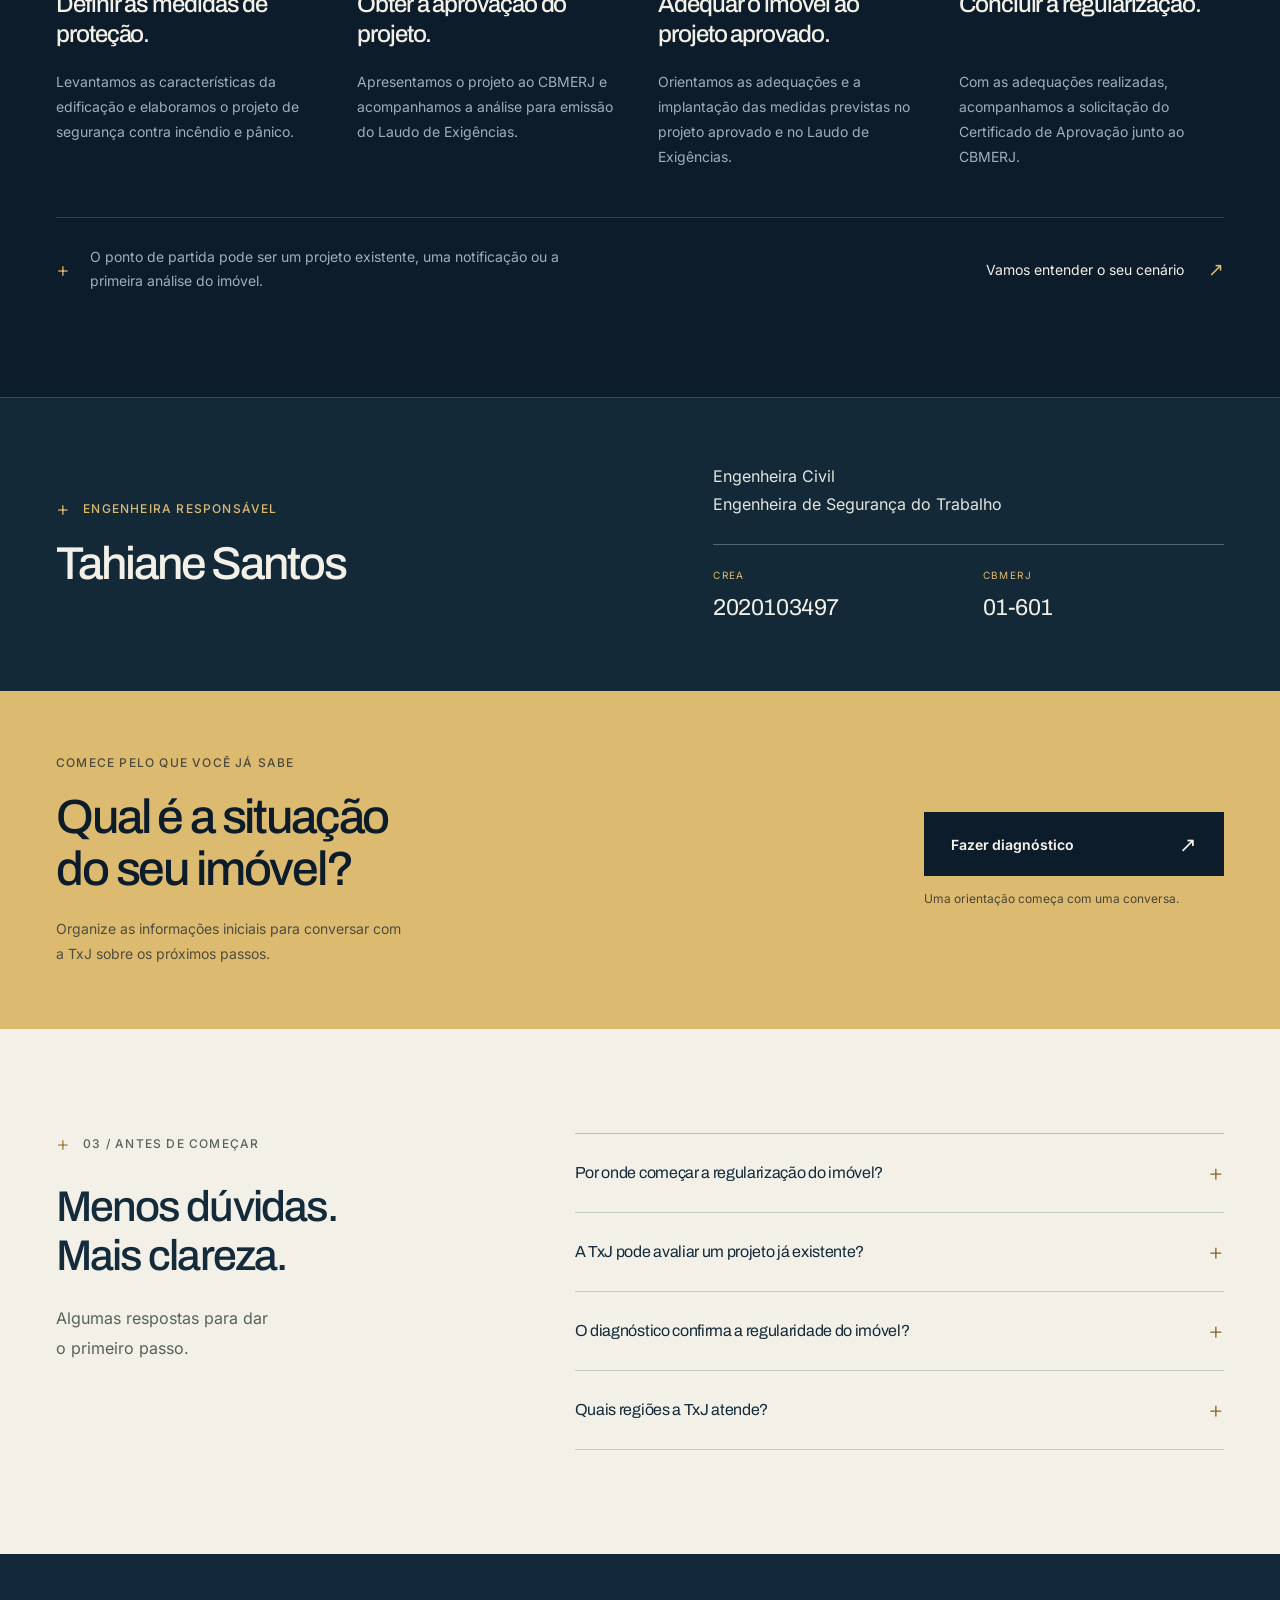
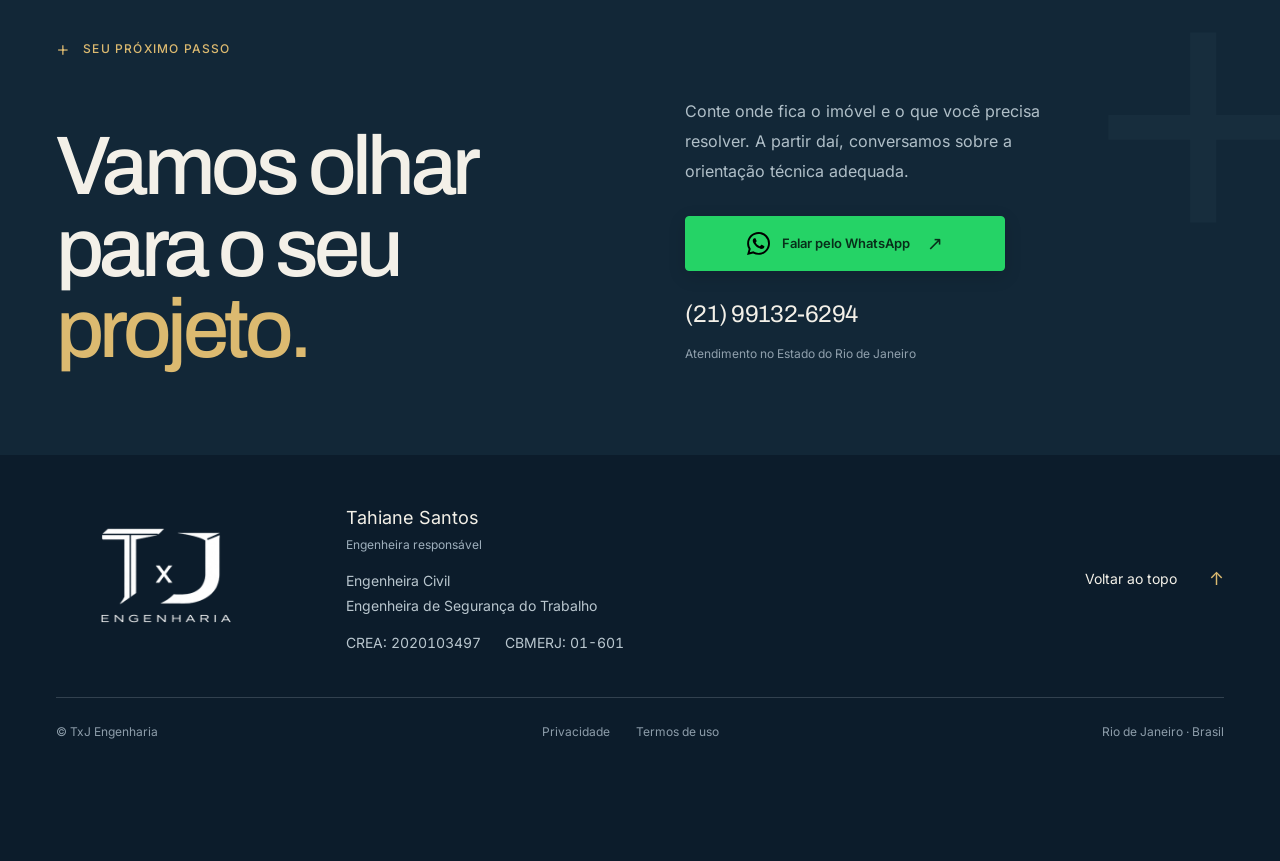
==== commit f36fa7db: "Keep the audience strip clear of the floating contact" ====
--- a/index.html
+++ b/index.html
@@ -13,7 +13,7 @@
   <link rel="stylesheet" href="alternativa-b.css?v=d9c42d3588d0">
   <link rel="stylesheet" href="quiz.css?v=975b0ae7fd9c">
   <link rel="stylesheet" href="conversion.css?v=ad327b90e202">
-  <script src="interactions.js?v=82c7a5f987d8" defer></script>
+  <script src="interactions.js?v=ace5b89f485d" defer></script>
   <meta http-equiv="Content-Security-Policy" content="default-src 'self'; script-src 'self' 'sha256-Fi/RhvUF1dTmfF0SG0KO4uFcPfLOG9lQZgmAGXgcAiw='; script-src-attr 'none'; style-src 'self'; style-src-attr 'none'; img-src 'self'; font-src 'self'; connect-src 'self'; frame-src 'none'; object-src 'none'; base-uri 'self'; form-action 'none'">
   <link rel="canonical" href="https://loockx3.github.io/Tay-Engenharia/">
   <link rel="icon" href="/Tay-Engenharia/assets/icon-192.png" type="image/png">
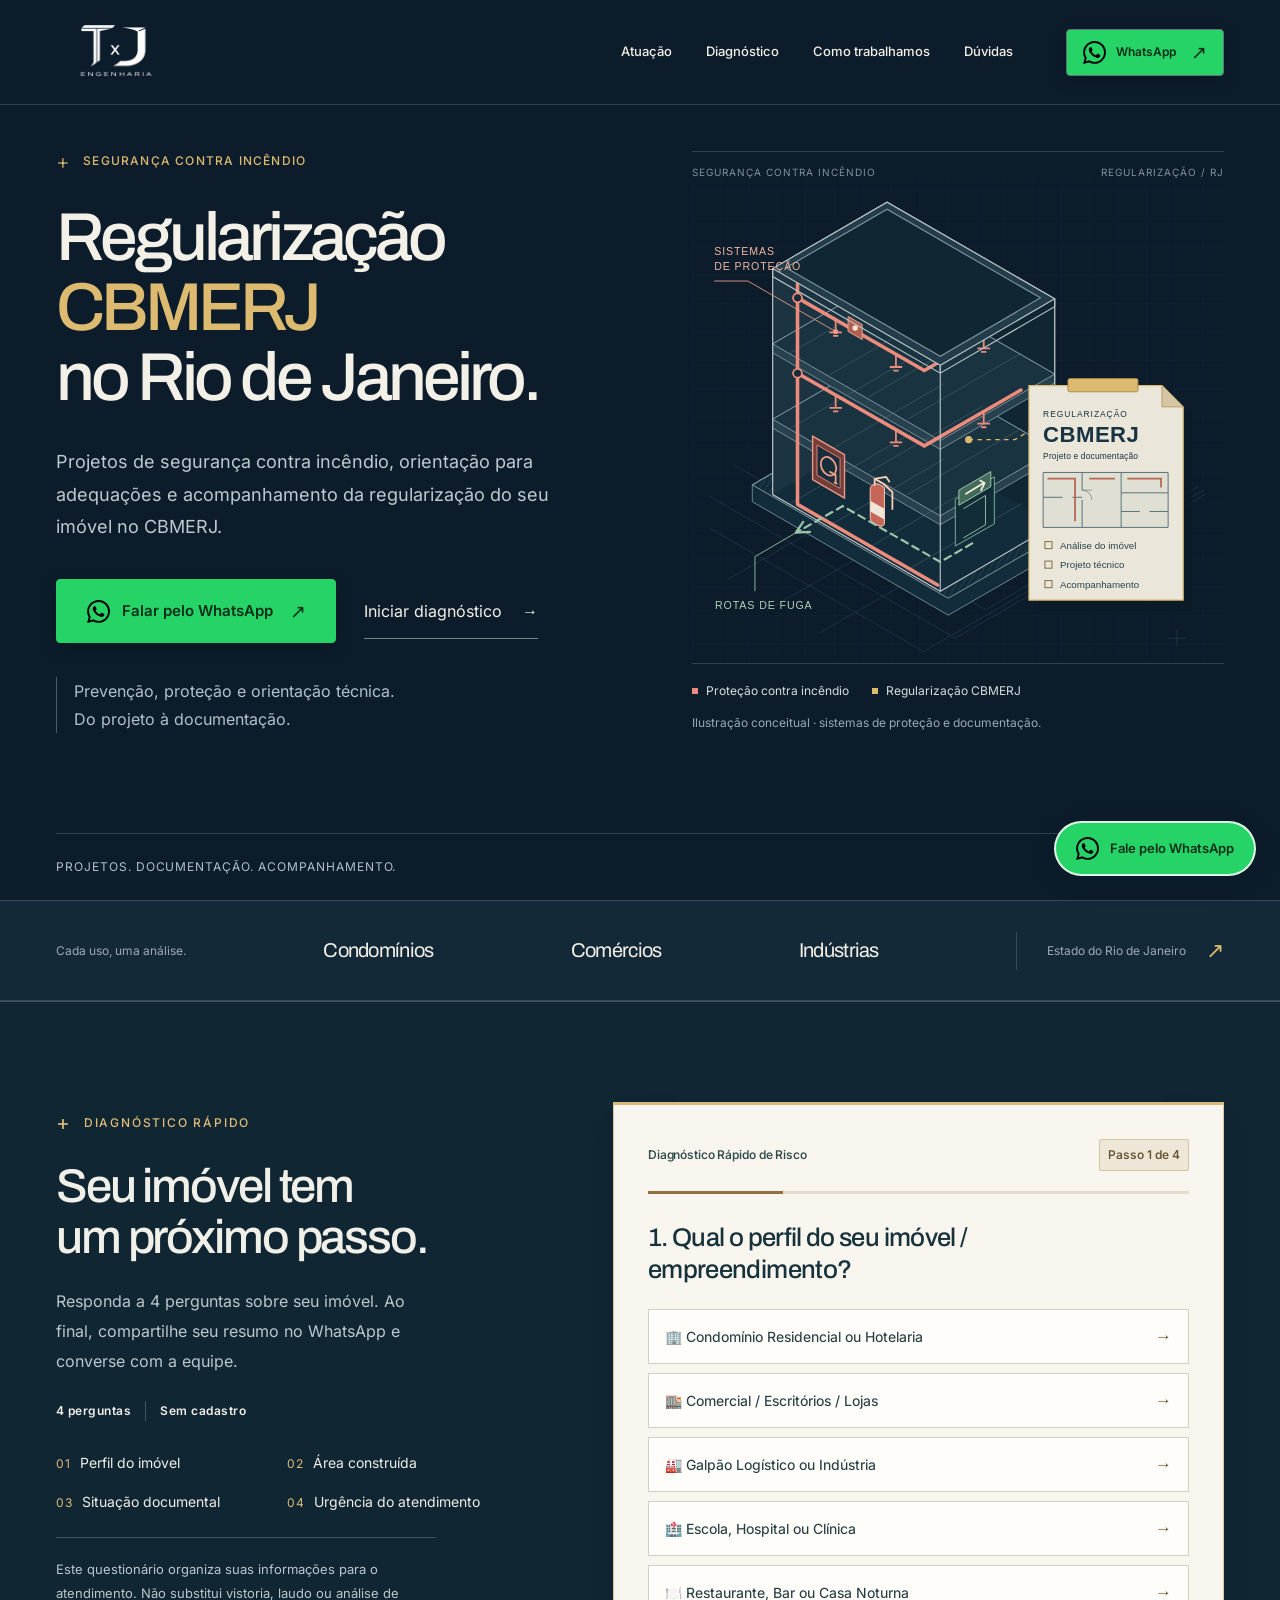
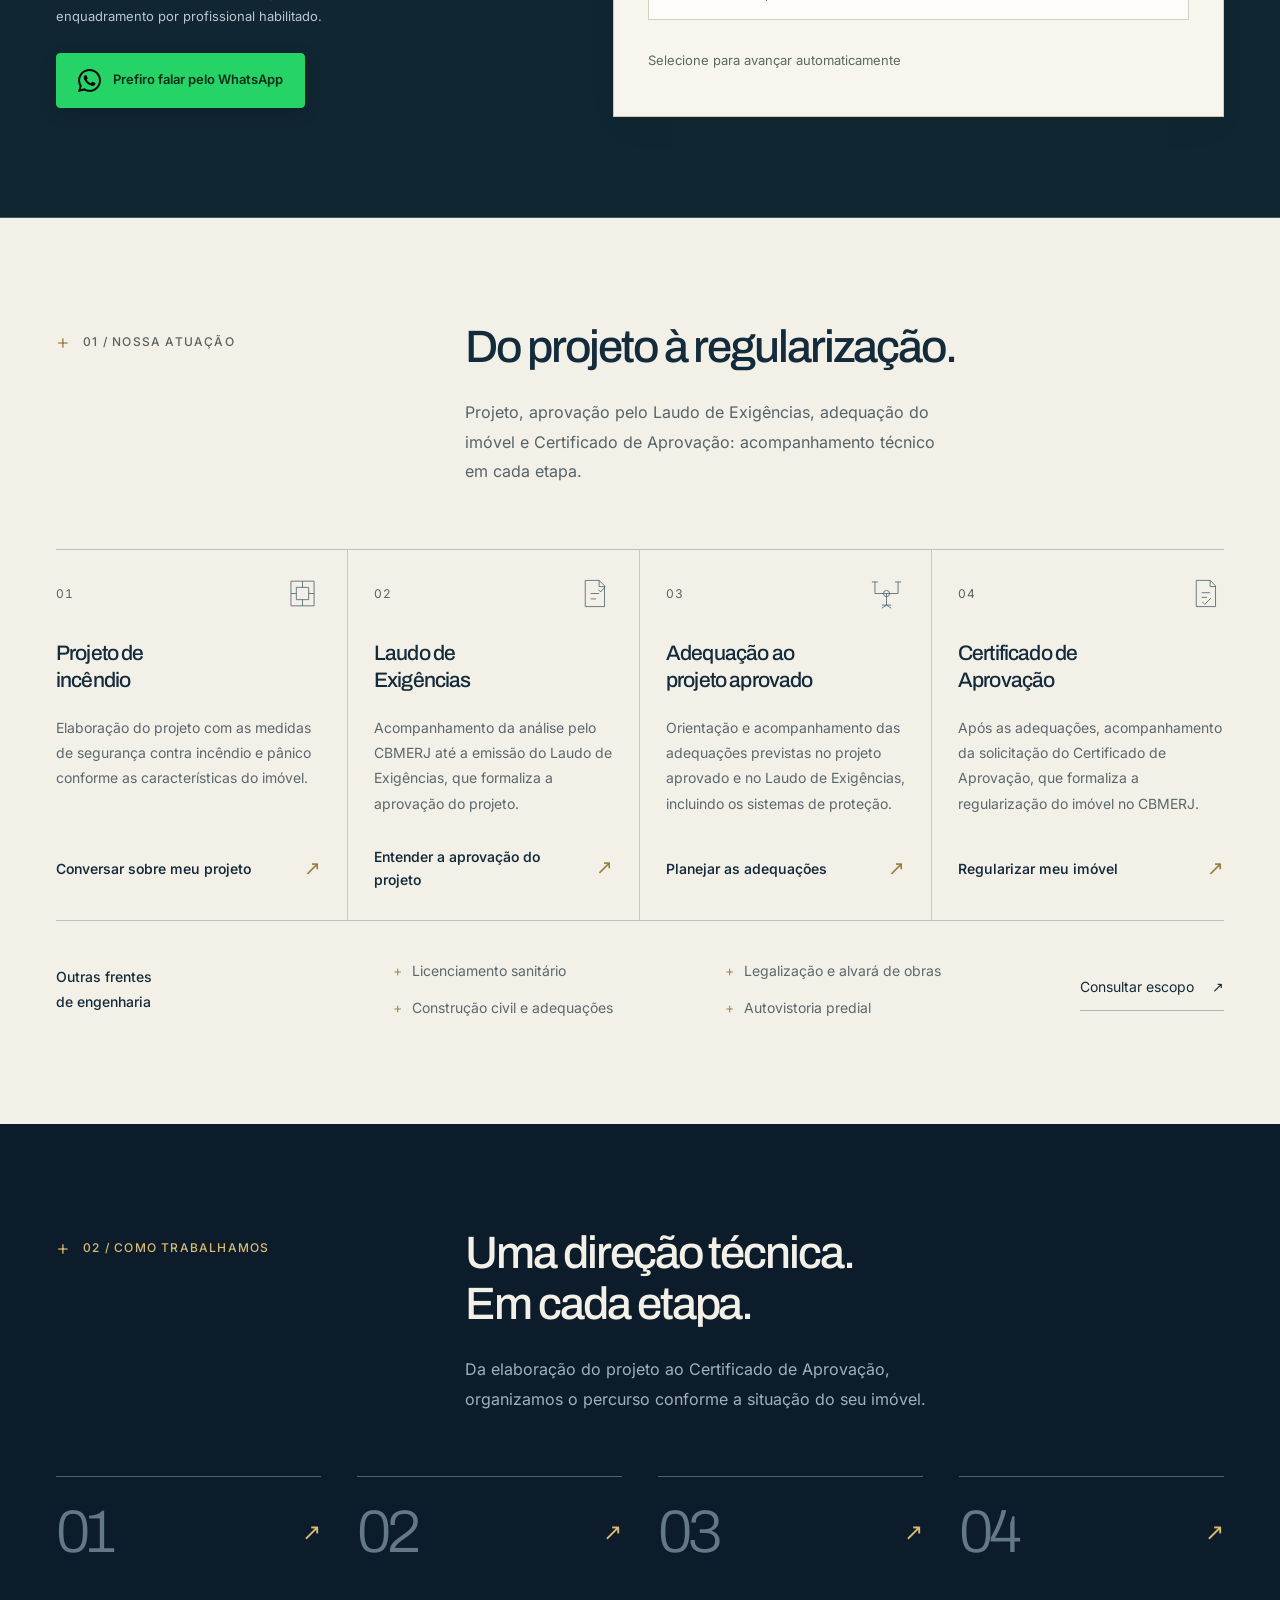
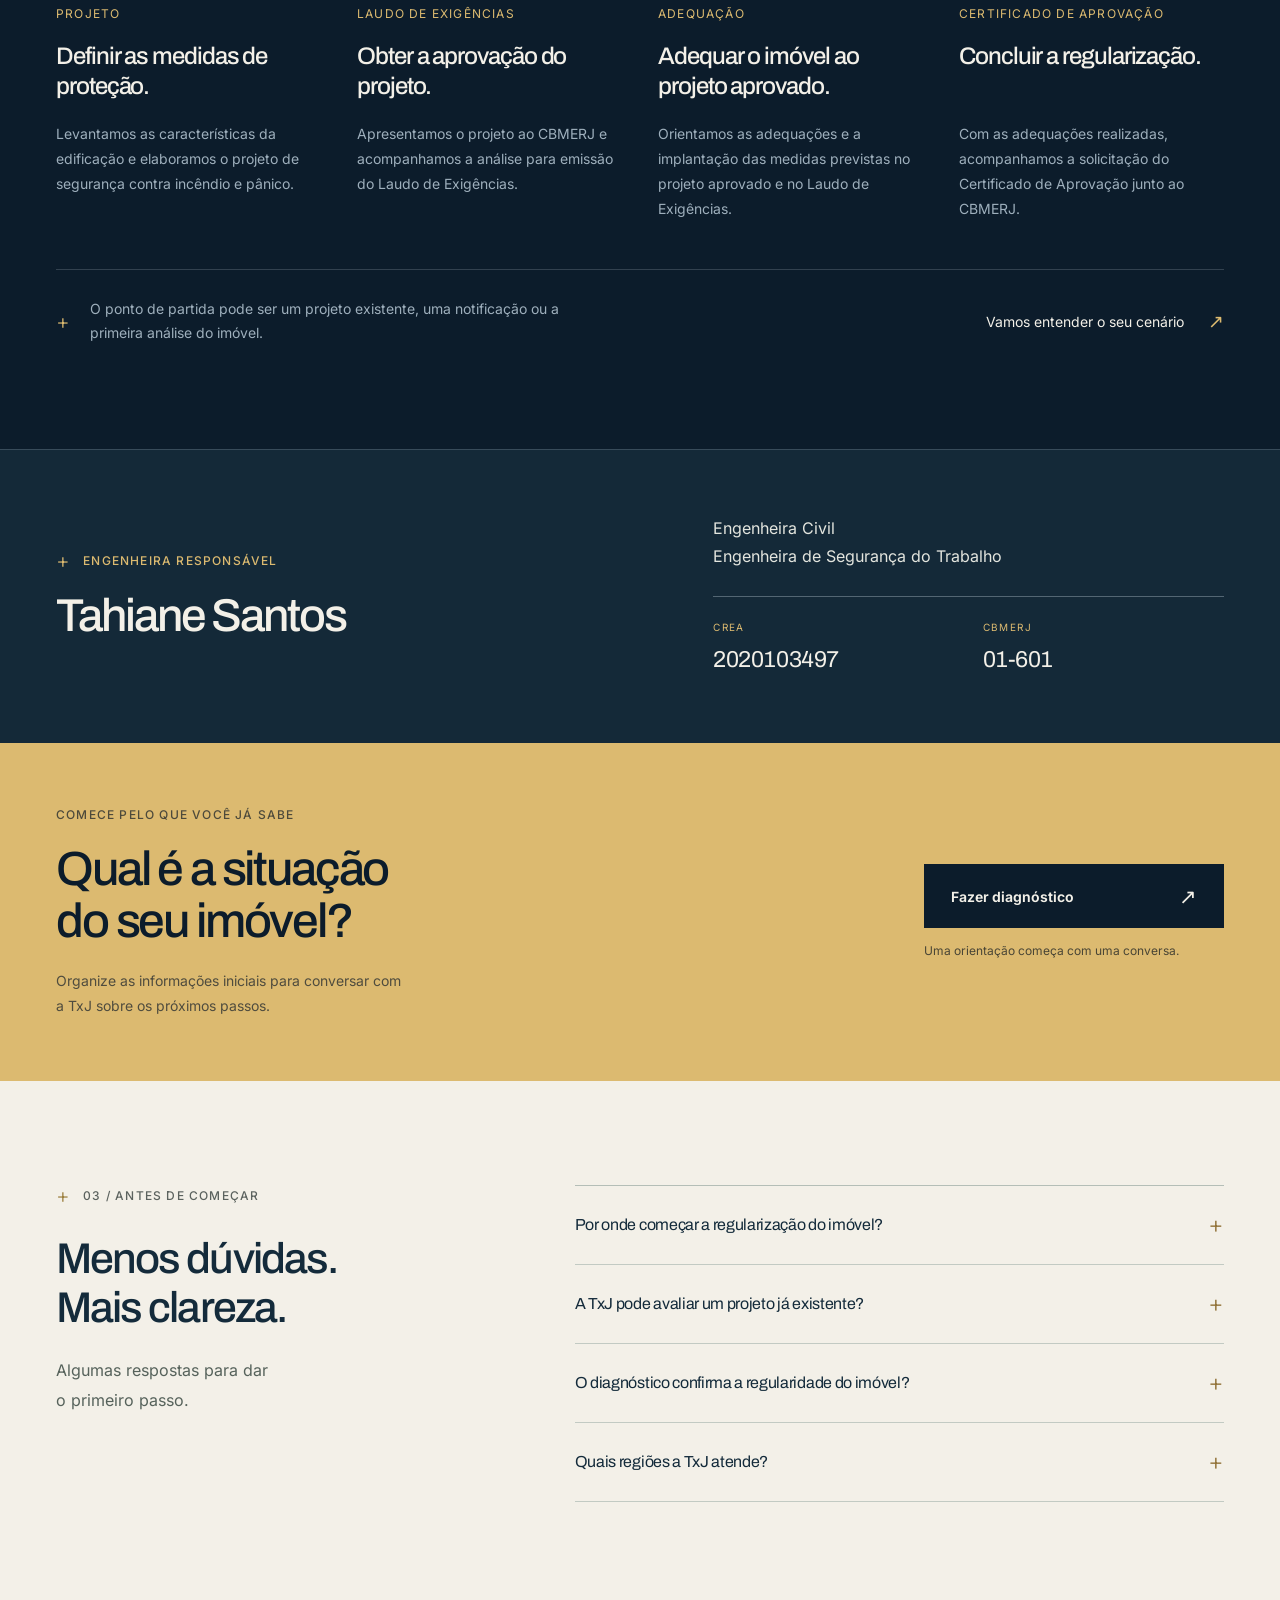
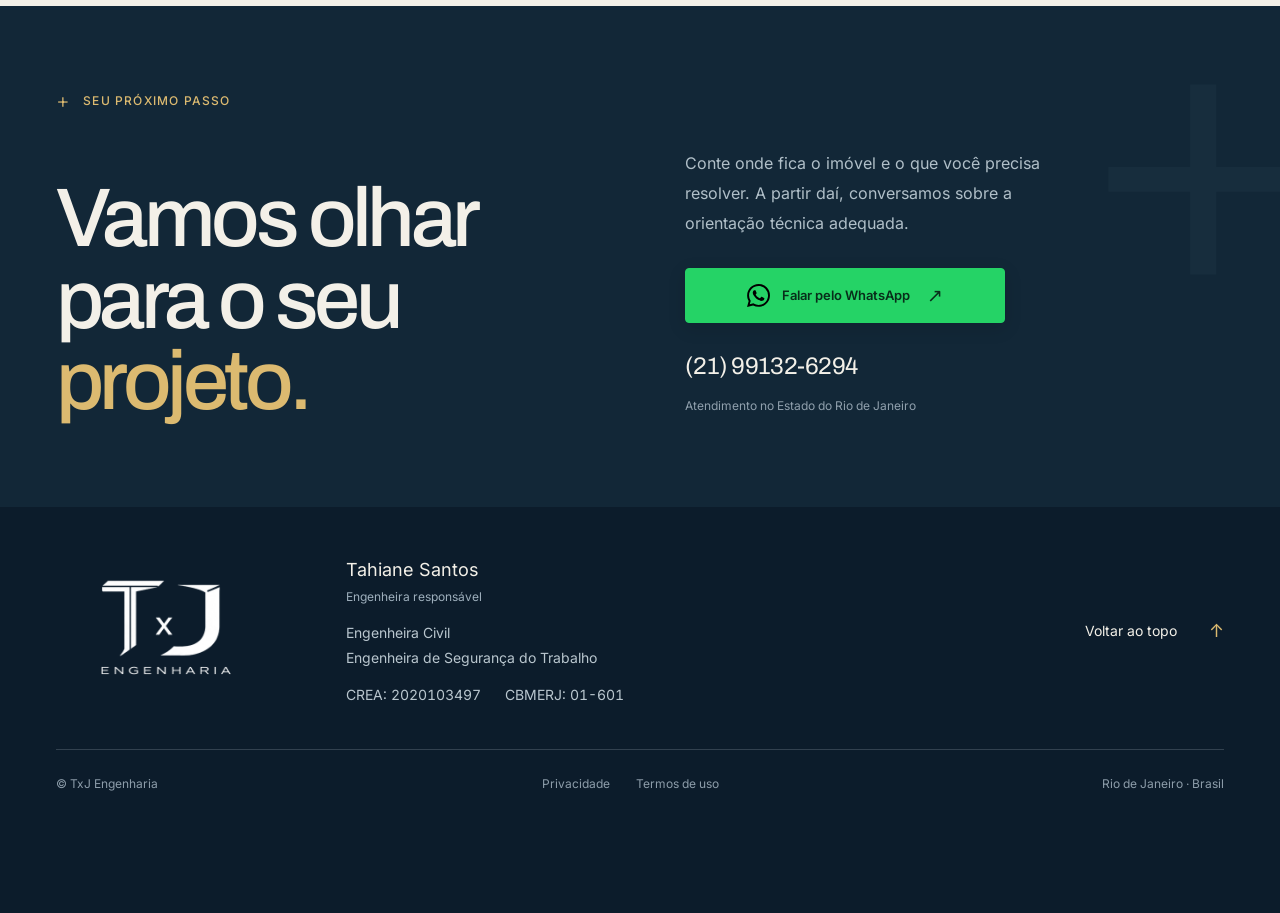
==== commit 7019d40a: "Balance spacing around the audience strip" ====
--- a/index.html
+++ b/index.html
@@ -10,7 +10,7 @@
   <link rel="preload" href="assets/archivo-latin.woff2" as="font" type="font/woff2" crossorigin>
   <link rel="preload" href="assets/inter-latin.woff2" as="font" type="font/woff2" crossorigin>
   <link rel="stylesheet" href="base.css?v=a63dad5f0fbd">
-  <link rel="stylesheet" href="alternativa-b.css?v=d9c42d3588d0">
+  <link rel="stylesheet" href="alternativa-b.css?v=3b57b200d811">
   <link rel="stylesheet" href="quiz.css?v=975b0ae7fd9c">
   <link rel="stylesheet" href="conversion.css?v=ad327b90e202">
   <script src="interactions.js?v=ace5b89f485d" defer></script>
--- a/alternativa-b.css
+++ b/alternativa-b.css
@@ -237,3 +237,8 @@
 .concept-b .b-audiences-inner .b-audience-location{max-width:none;white-space:nowrap;flex-shrink:0}
 .concept-b #services-title{white-space:nowrap;font-size:clamp(28px,3.55vw,51px)}
 @media(max-width:650px){.concept-b #services-title{font-size:clamp(22px,6.7vw,36px)}}
+
+/* Match the breathing room before and after the audience strip. */
+.concept-b .b-hero-layout{padding-bottom:100px}
+@media(max-width:760px){.concept-b .b-hero-layout{padding-bottom:65px}}
+@media(max-width:480px){.concept-b .b-hero-layout{padding-bottom:52px}}
